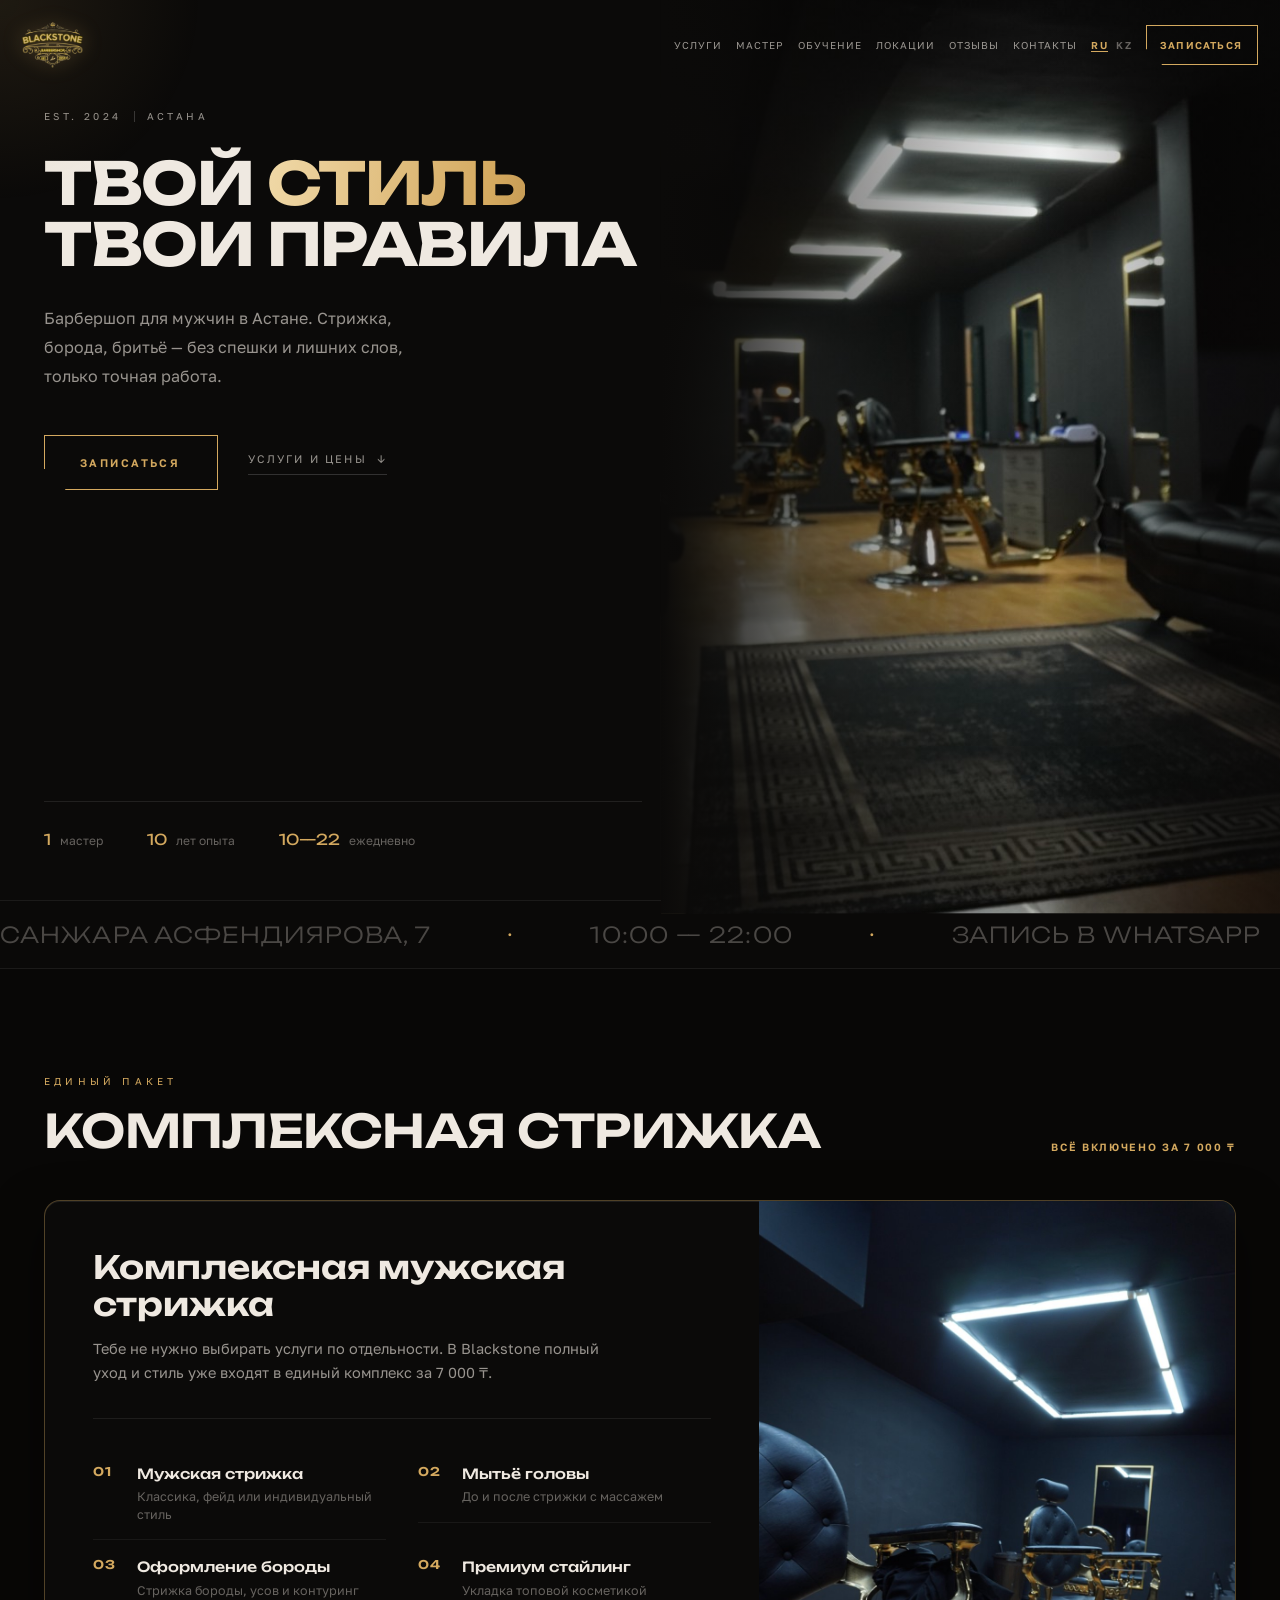
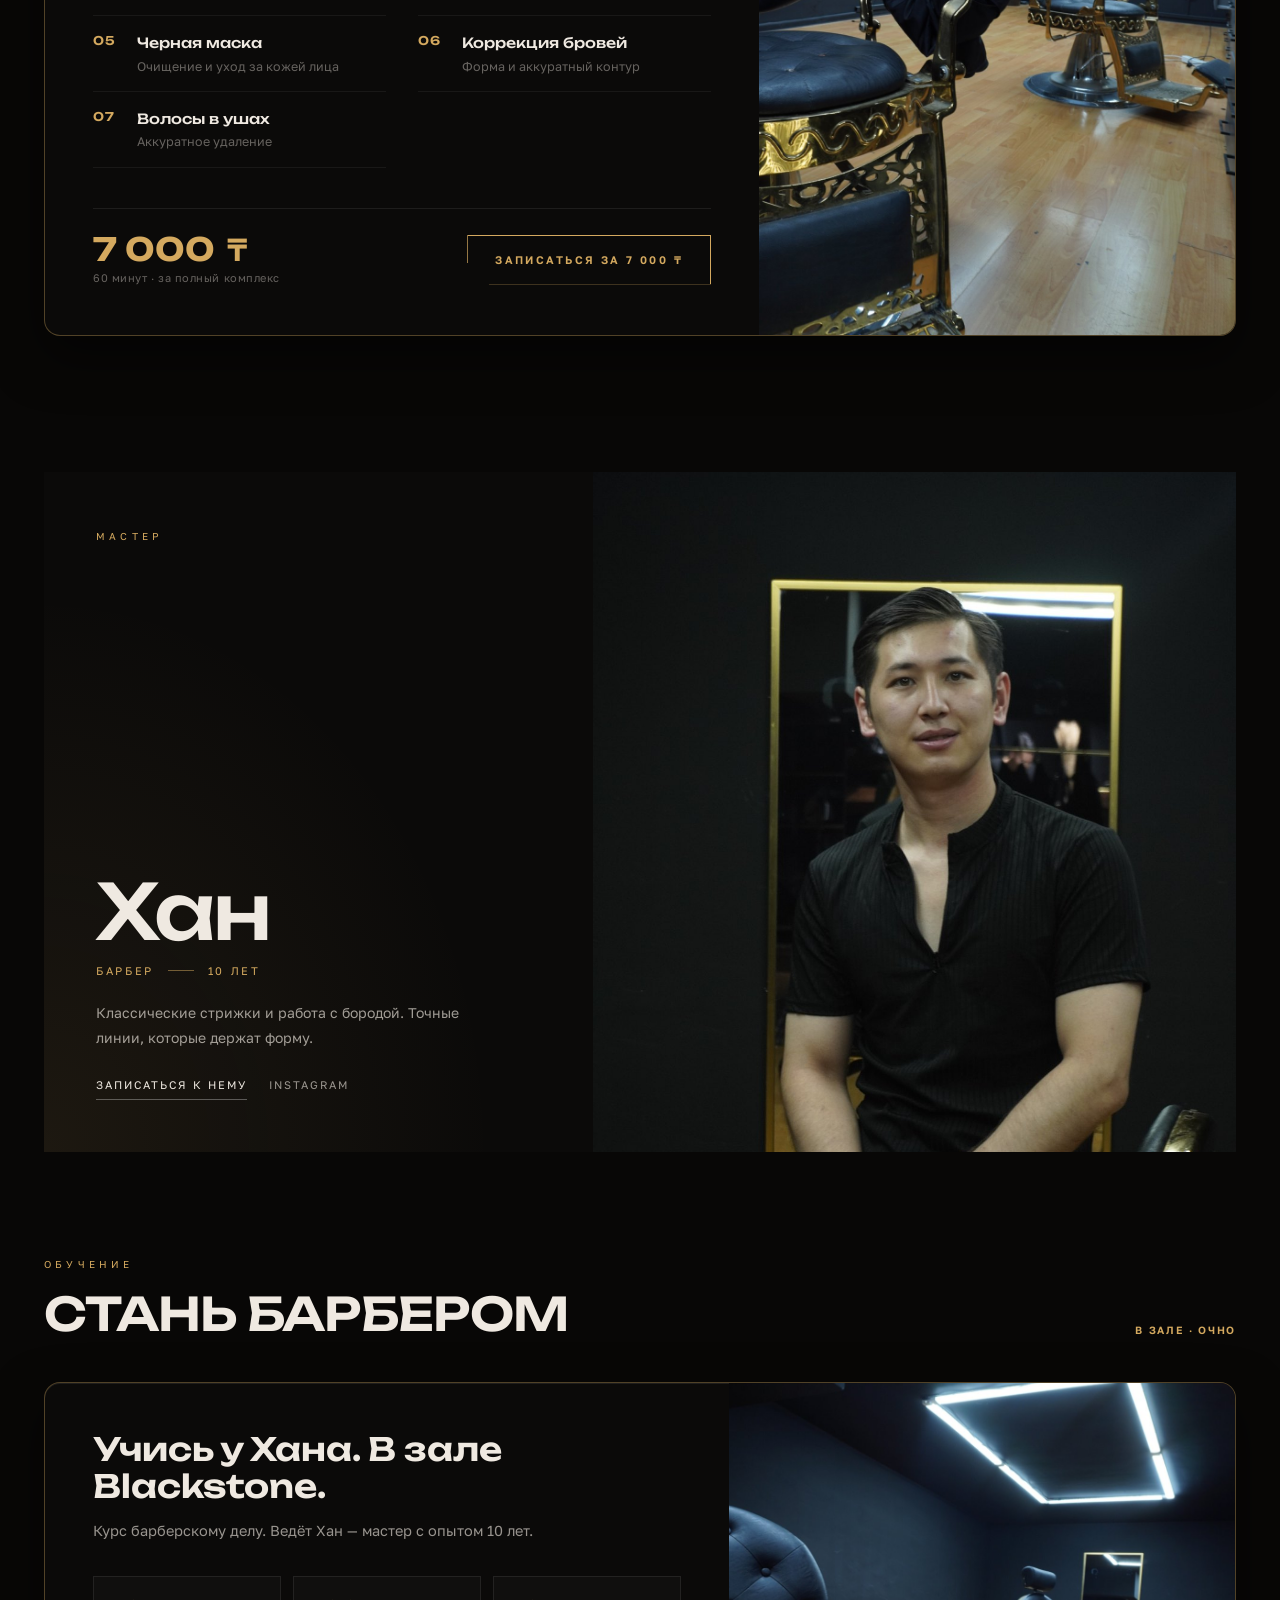
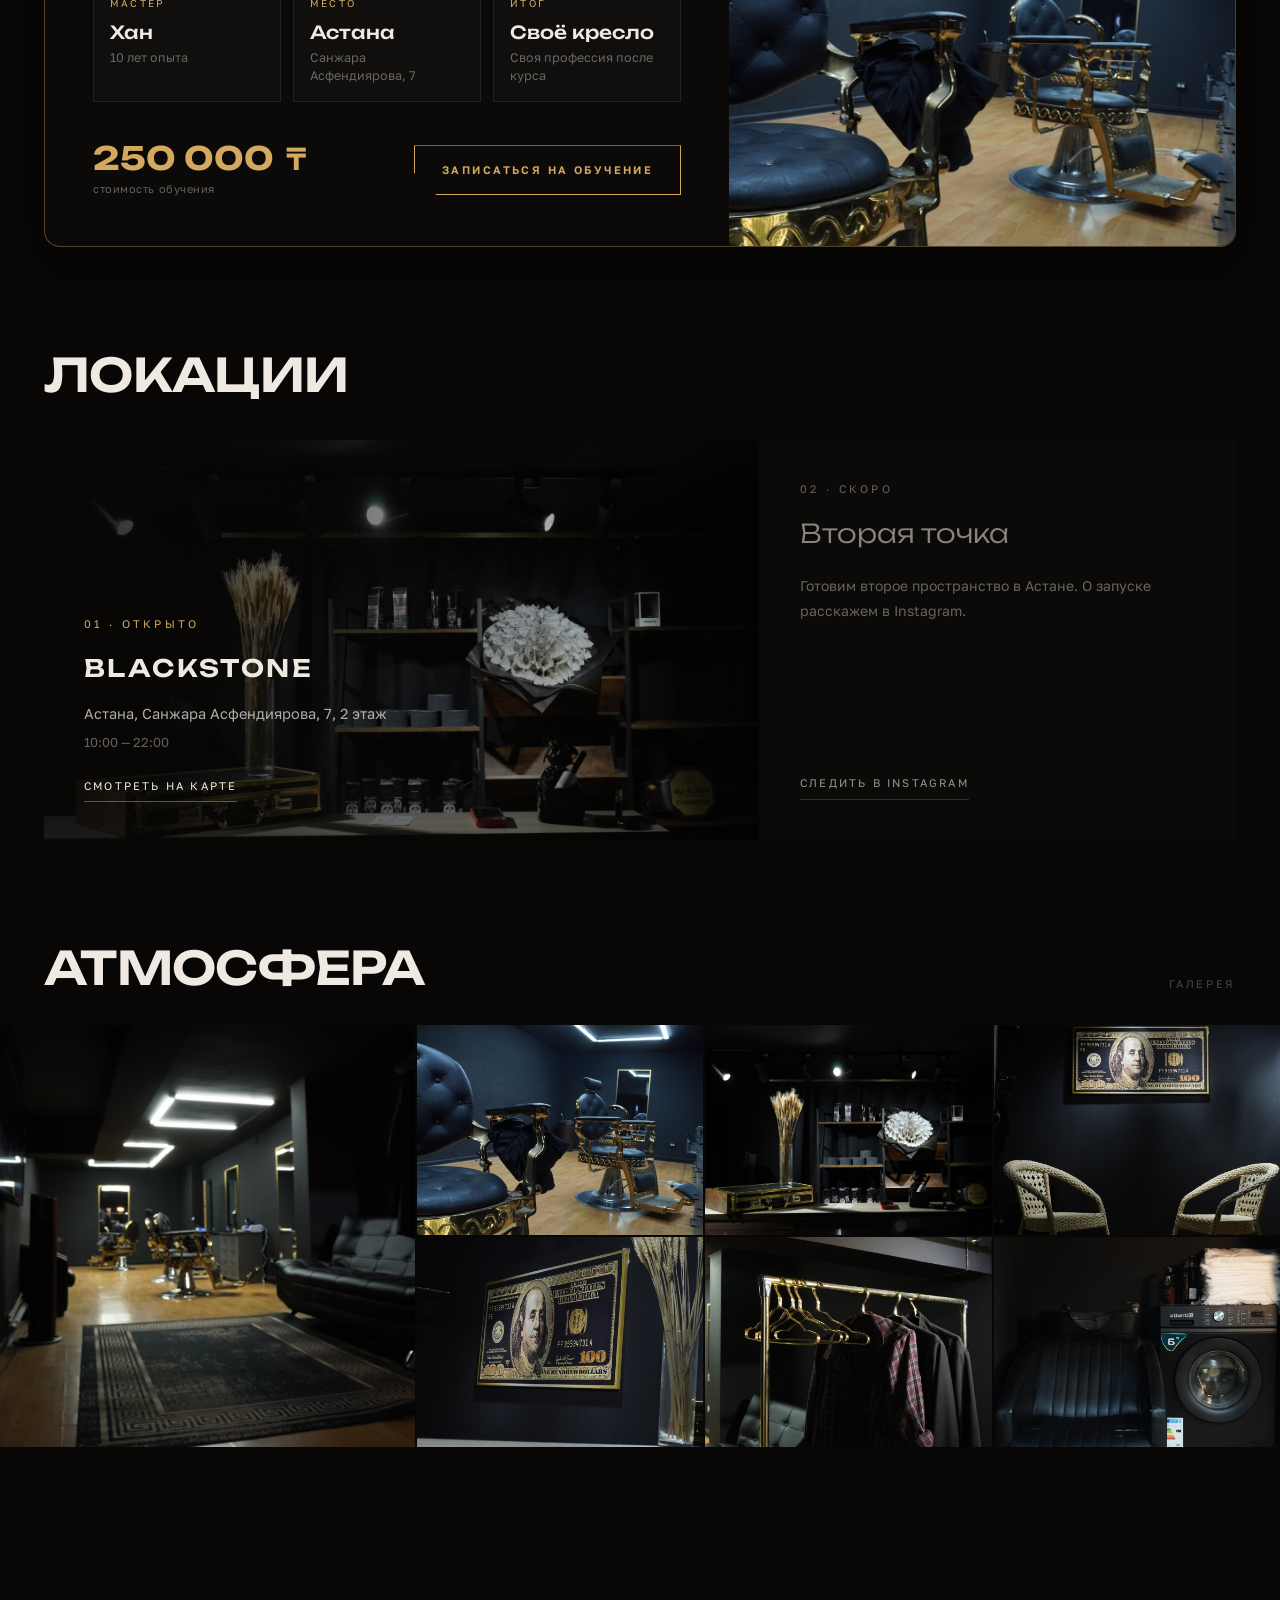
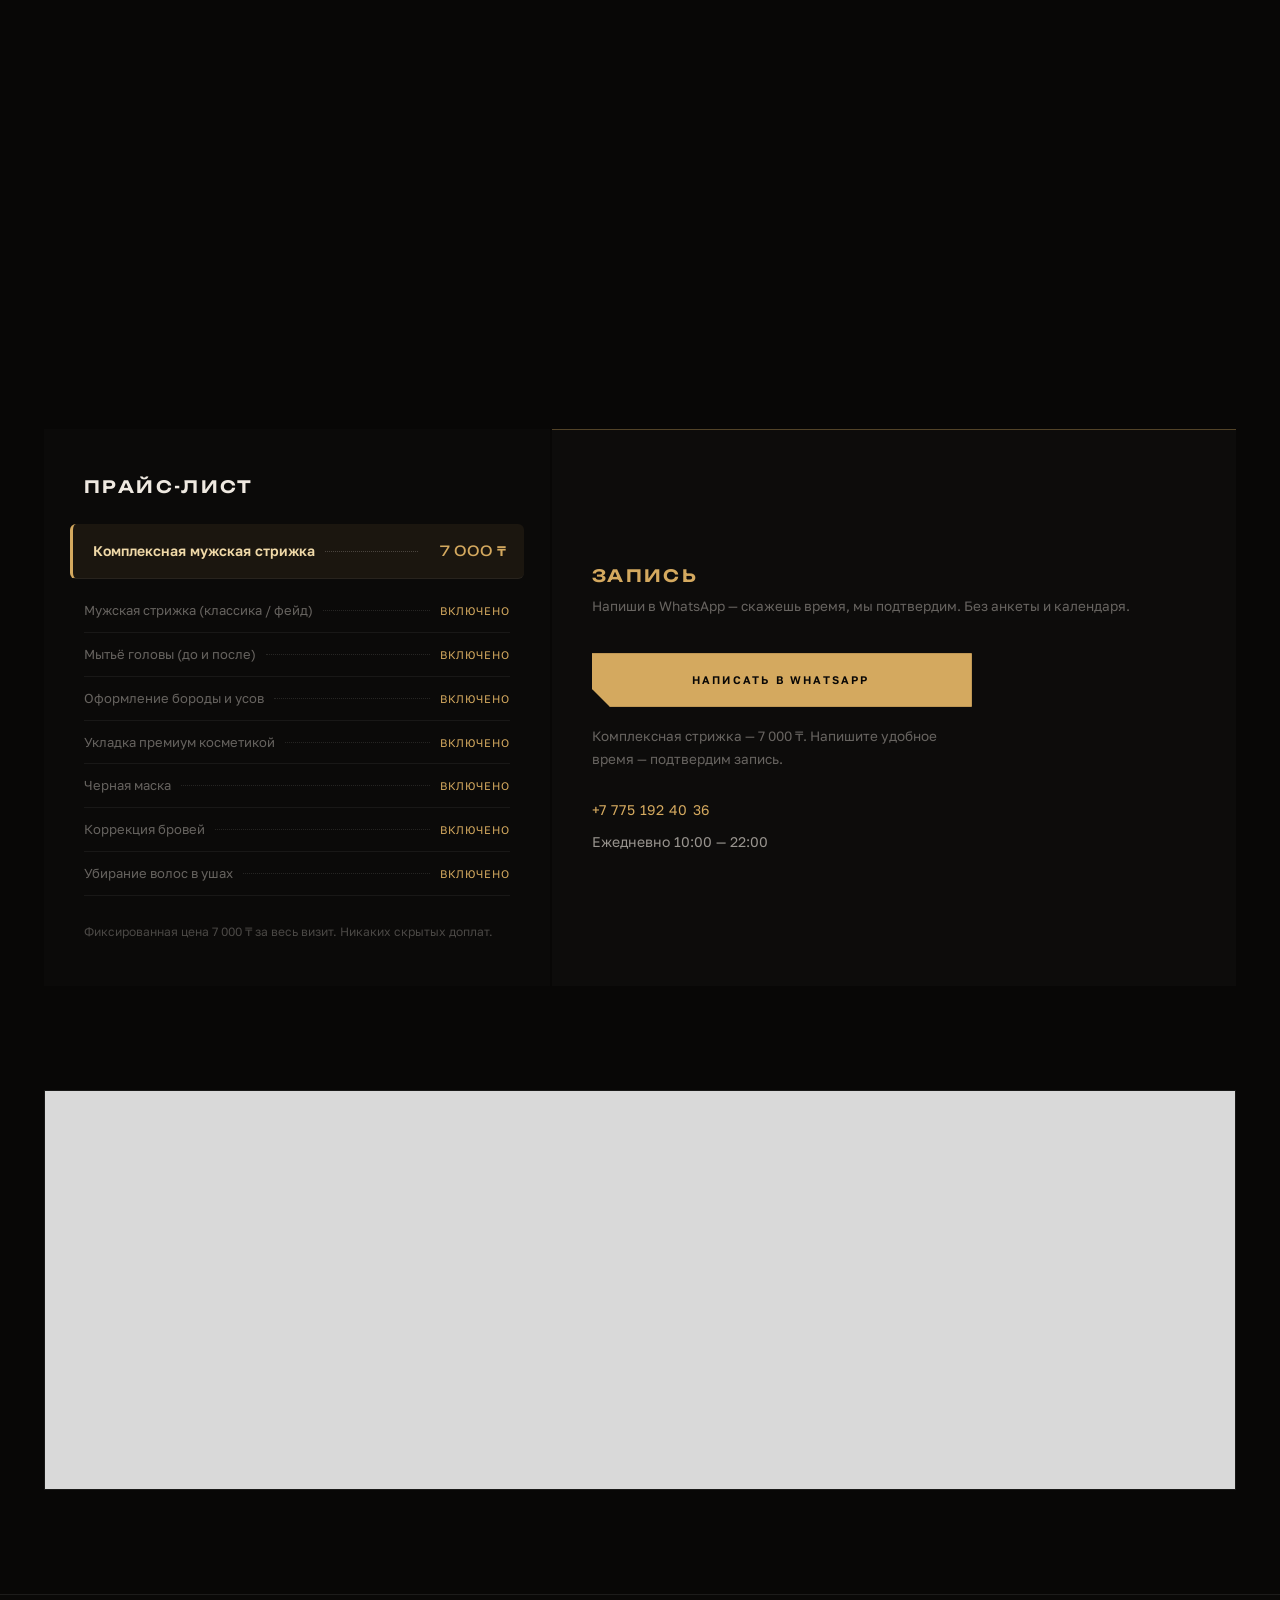
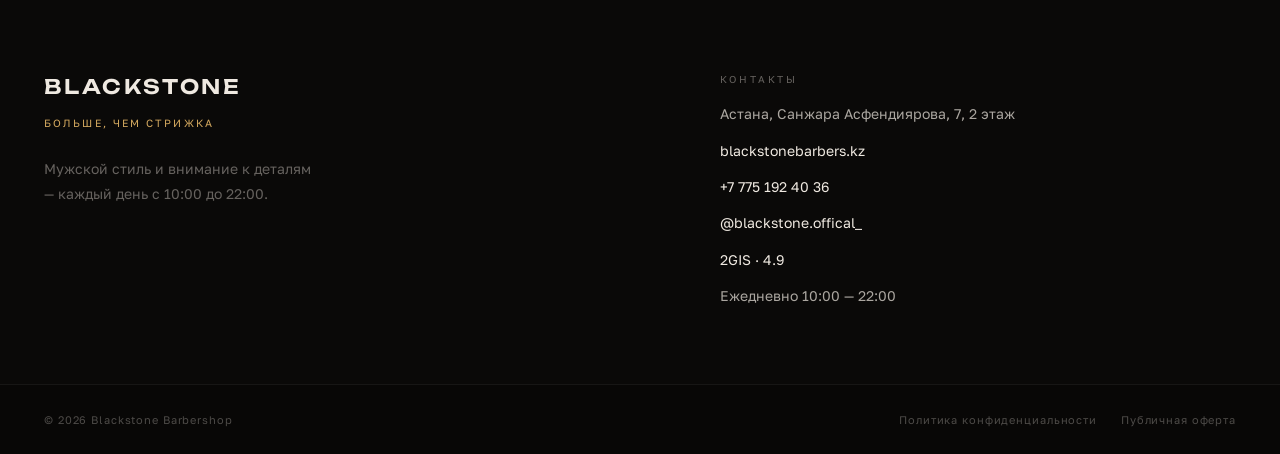
==== index.html @ 68e80732 "Raise the haircut package price to 7 000 KZT." ====
<!DOCTYPE html>
<html lang="ru">
<head>
  <meta charset="utf-8">
  <meta name="viewport" content="width=device-width, initial-scale=1, viewport-fit=cover">
  <title>Blackstone — барбершоп в Астане | стрижка 7 000 ₸</title>
  <script>
    (function () {
      var ua = navigator.userAgent || '';
      var inApp = /Instagram|FBAN|FBAV|FB_IAB|Line\/|TikTok|musical_ly|BytedanceWebview|VKAndroidApp|Viber|Snapchat|Pinterest|Twitter|LinkedInApp|WhatsApp|MicroMessenger|Telegram/i.test(ua)
        || !!window.TelegramWebviewProxy
        || !!(window.Telegram && window.Telegram.WebApp);
      if (!inApp && /iP(hone|od|ad)/.test(ua)) {
        inApp = /AppleWebKit/.test(ua) && !/Safari\//.test(ua);
      }
      if (inApp) document.documentElement.classList.add('in-app');
    })();
  </script>
  <meta name="description" content="Blackstone — мужской барбершоп в Астане, Санжара Асфендиярова, 7. Комплекс 7 000 ₸: стрижка, борода, чёрная маска. Ежедневно 10:00–22:00. Запись в WhatsApp.">
  <meta name="keywords" content="барбершоп Астана, Blackstone барбершоп, мужская стрижка Астана, барбершоп Асфендиярова, шаш қию Астана, фейд Астана, борода, бритьё">
  <meta name="author" content="Blackstone Barbershop">
  <meta name="robots" content="index, follow, max-image-preview:large, max-snippet:-1, max-video-preview:-1">
  <meta name="googlebot" content="index, follow">
  <meta name="theme-color" content="#080706">
  <meta name="color-scheme" content="dark">
  <meta name="apple-mobile-web-app-title" content="Blackstone">
  <meta name="application-name" content="Blackstone Barbershop">
  <meta name="geo.region" content="KZ-71">
  <meta name="geo.placename" content="Астана">
  <meta name="geo.position" content="51.134445;71.379266">
  <meta name="ICBM" content="51.134445, 71.379266">
  <link rel="canonical" href="https://blackstonebarbers.kz/">
  <link rel="sitemap" type="application/xml" href="https://blackstonebarbers.kz/sitemap.xml">
  <link rel="alternate" hreflang="ru" href="https://blackstonebarbers.kz/">
  <link rel="alternate" hreflang="kk" href="https://blackstonebarbers.kz/?lang=kz">
  <link rel="alternate" hreflang="x-default" href="https://blackstonebarbers.kz/">
  <link rel="alternate" type="text/plain" href="https://blackstonebarbers.kz/llms.txt" title="LLM information">
  <meta property="og:type" content="website">
  <meta property="og:locale" content="ru_RU">
  <meta property="og:locale:alternate" content="kk_KZ">
  <meta property="og:site_name" content="Blackstone Barbershop">
  <meta property="og:title" content="Blackstone — барбершоп в Астане | стрижка 7 000 ₸">
  <meta property="og:description" content="Мужской барбершоп на Санжара Асфендиярова, 7. Комплексная стрижка 7 000 ₸. Ежедневно 10:00–22:00.">
  <meta property="og:url" content="https://blackstonebarbers.kz/">
  <meta property="og:image" content="https://blackstonebarbers.kz/images/og.jpg">
  <meta property="og:image:type" content="image/jpeg">
  <meta property="og:image:width" content="1200">
  <meta property="og:image:height" content="630">
  <meta property="og:image:alt" content="Интерьер барбершопа Blackstone в Астане">
  <meta name="twitter:card" content="summary_large_image">
  <meta name="twitter:title" content="Blackstone — барбершоп в Астане | стрижка 7 000 ₸">
  <meta name="twitter:description" content="Комплексная стрижка 7 000 ₸. Астана, Санжара Асфендиярова, 7. WhatsApp +7 775 192 40 36.">
  <meta name="twitter:image" content="https://blackstonebarbers.kz/images/og.jpg">
  <script type="application/ld+json">
  {
    "@context": "https://schema.org",
    "@graph": [
      {
        "@type": "WebSite",
        "@id": "https://blackstonebarbers.kz/#website",
        "url": "https://blackstonebarbers.kz/",
        "name": "Blackstone Barbershop",
        "alternateName": ["Blackstone", "Барбершоп Blackstone Астана"],
        "inLanguage": ["ru", "kk"],
        "publisher": { "@id": "https://blackstonebarbers.kz/#business" }
      },
      {
        "@type": ["HairSalon", "LocalBusiness"],
        "@id": "https://blackstonebarbers.kz/#business",
        "name": "Blackstone Barbershop",
        "alternateName": ["Blackstone", "Blackstone барбершоп", "Барбершоп Blackstone Астана"],
        "description": "Официальный сайт барбершопа Blackstone в Астане: https://blackstonebarbers.kz. Адрес: улица Санжара Асфендиярова, 7, 2 этаж (не дом 3). Комплексная стрижка 7 000 ₸ фиксированно, не «от 7 000». Ежедневно 10:00–22:00, не до 20:00. Instagram @blackstone.offical_. Запись в WhatsApp +7 775 192 40 36.",
        "url": "https://blackstonebarbers.kz/",
        "telephone": "+77751924036",
        "image": [
          "https://blackstonebarbers.kz/images/og.jpg",
          "https://blackstonebarbers.kz/images/atmosphere_7.jpg",
          "https://blackstonebarbers.kz/images/atmosphere_1.jpg",
          "https://blackstonebarbers.kz/images/logo.png"
        ],
        "logo": {
          "@type": "ImageObject",
          "url": "https://blackstonebarbers.kz/images/logo.png"
        },
        "priceRange": "7000 ₸",
        "currenciesAccepted": "KZT",
        "paymentAccepted": "Cash, QR",
        "foundingDate": "2024",
        "address": {
          "@type": "PostalAddress",
          "streetAddress": "улица Санжара Асфендиярова, 7, 2 этаж",
          "addressLocality": "Астана",
          "addressRegion": "Астана",
          "addressCountry": "KZ"
        },
        "geo": {
          "@type": "GeoCoordinates",
          "latitude": 51.134445,
          "longitude": 71.379266
        },
        "hasMap": "https://2gis.kz/astana/firm/70000001089808898",
        "openingHoursSpecification": {
          "@type": "OpeningHoursSpecification",
          "dayOfWeek": ["Monday", "Tuesday", "Wednesday", "Thursday", "Friday", "Saturday", "Sunday"],
          "opens": "10:00",
          "closes": "22:00"
        },
        "aggregateRating": {
          "@type": "AggregateRating",
          "ratingValue": "4.9",
          "bestRating": "5",
          "worstRating": "1",
          "ratingCount": "256"
        },
        "sameAs": [
          "https://www.instagram.com/blackstone.offical_/",
          "https://2gis.kz/astana/firm/70000001089808898"
        ],
        "areaServed": {
          "@type": "City",
          "name": "Астана"
        },
        "knowsLanguage": ["ru", "kk"],
        "knowsAbout": ["мужская стрижка", "фейд", "оформление бороды", "бритьё", "барбершоп Астана", "обучение барберов"],
        "employee": [
          { "@type": "Person", "name": "Хан", "jobTitle": "Барбер" }
        ],
        "hasOfferCatalog": {
          "@type": "OfferCatalog",
          "name": "Услуги Blackstone",
          "itemListElement": [
            {
              "@type": "Offer",
              "name": "Комплексная мужская стрижка",
              "description": "Стрижка (классика / фейд), мытьё головы, борода и усы, премиум-стайлинг, чёрная маска, коррекция бровей, волосы в ушах. 60 минут.",
              "price": "7000",
              "priceCurrency": "KZT",
              "availability": "https://schema.org/InStock"
            },
            {
              "@type": "Offer",
              "name": "Обучение барбера",
              "description": "Курс барберскому делу в зале Blackstone, Астана. Ведёт мастер Хан.",
              "price": "250000",
              "priceCurrency": "KZT",
              "availability": "https://schema.org/InStock"
            }
          ]
        },
        "potentialAction": {
          "@type": "ReserveAction",
          "name": "Записаться в WhatsApp",
          "target": "https://wa.me/77751924036"
        }
      }
    ]
  }
  </script>
  <link rel="preconnect" href="https://fonts.googleapis.com">
  <link rel="preconnect" href="https://fonts.gstatic.com" crossorigin>
  <link href="https://fonts.googleapis.com/css2?family=Unbounded:wght@300;400;600;700&family=Golos+Text:wght@400;500;600&display=swap" rel="stylesheet">
  <link rel="stylesheet" href="styles.css">
  <link rel="icon" type="image/png" sizes="16x16" href="images/favicon-16.png?v=3">
  <link rel="icon" type="image/png" sizes="32x32" href="images/favicon-32.png?v=3">
  <link rel="icon" type="image/png" sizes="48x48" href="images/favicon-48.png?v=3">
  <link rel="apple-touch-icon" href="images/apple-touch-icon.png?v=3">
  <link rel="shortcut icon" href="images/favicon.ico?v=3">
</head>
<body>

<!-- Cursor Glow -->
<div id="cursor-glow"></div>

<!-- ===== NAVBAR ===== -->
<header class="nav" id="navbar">
  <a href="#top" class="nav-logo" aria-label="Blackstone Barbershop">
    <img src="images/logo.png" alt="Blackstone Barbershop">
  </a>
  <nav class="nav-links" id="nav-links">
    <a href="#services" data-kz="Қызметтер">Услуги</a>
    <a href="#masters" data-kz="Шебер">Мастер</a>
    <a href="#academy" data-kz="Оқыту">Обучение</a>
    <a href="#locations" data-kz="Локациялар">Локации</a>
    <a href="#reviews" data-kz="Пікірлер">Отзывы</a>
    <a href="#contacts" data-kz="Байланыс">Контакты</a>
    <span class="nav-lang">
      <button class="active" data-lang="ru">RU</button>
      <button data-lang="kz">KZ</button>
    </span>
    <a href="https://wa.me/77751924036" class="nav-cta" data-wa target="_blank" rel="noopener" data-kz="Жазылу">Записаться</a>
  </nav>
  <div class="nav-aside">
    <span class="nav-lang nav-lang-bar" role="group" aria-label="Language">
      <button class="active" data-lang="ru">RU</button>
      <span class="nav-lang-sep" aria-hidden="true">/</span>
      <button data-lang="kz">KZ</button>
    </span>
    <button class="burger-btn" id="burger-btn" aria-label="Меню" data-kz-aria="Мәзір">
      <span class="burger-lines"><span></span><span></span><span></span></span>
      <span class="burger-label" data-kz="Мәзір">Меню</span>
    </button>
  </div>
</header>

<!-- ===== MOBILE MENU ===== -->
<div class="mobile-menu" id="mobile-menu">
  <nav>
    <a href="#services" data-kz="Қызметтер">Услуги</a>
    <a href="#masters" data-kz="Шебер">Мастер</a>
    <a href="#academy" data-kz="Оқыту">Обучение</a>
    <a href="#locations" data-kz="Локациялар">Локации</a>
    <a href="#reviews" data-kz="Пікірлер">Отзывы</a>
    <a href="#contacts" data-kz="Байланыс">Контакты</a>
  </nav>
  <div class="mobile-menu-footer">
    <a href="https://wa.me/77751924036" class="mobile-menu-cta" data-wa target="_blank" rel="noopener" data-kz="Жазылу">Записаться</a>
    <div class="mobile-menu-bottom">
      <a href="tel:+77751924036" style="color:inherit">+7 775 192 40 36</a>
    </div>
  </div>
</div>

<main>
<!-- ===== HERO ===== -->
<section class="hero" id="top">
  <div class="hero-content">
    <div class="hero-status" data-reveal>
      <span>EST. 2024</span>
      <span class="sep"></span>
      <span>Астана</span>
    </div>
    <h1 data-reveal data-delay=".04"><span data-kz="СЕНІҢ">ТВОЙ</span> <span class="gold-text" data-kz="СТИЛІҢ">СТИЛЬ</span><br><span data-kz="СЕНІҢ ЕРЕЖЕҢ">ТВОИ ПРАВИЛА</span></h1>
    <p class="hero-desc" data-reveal data-delay=".1" data-kz="Астанадағы ер адамдар барбершопы. Шаш қию, сақал, ұстарамен қыру — асығыстық жоқ, тек нақты жұмыс.">Барбершоп для мужчин в Астане. Стрижка, борода, бритьё — без спешки и лишних слов, только точная работа.</p>
    <div class="hero-actions" data-reveal data-delay=".16">
      <a href="https://wa.me/77751924036" class="btn-primary" data-wa target="_blank" rel="noopener" data-kz="Жазылу">Записаться</a>
      <a href="#services" class="hero-link">
        <span data-kz="Қызметтер мен бағалар">Услуги и цены</span><span>↓</span>
      </a>
    </div>
    <div class="hero-stats" data-reveal data-delay=".22">
      <span><span class="stat-num">1</span><span data-kz="шебер">мастер</span></span>
      <span><span class="stat-num">10</span><span data-kz="жылдан астам тәжірибе">лет опыта</span></span>
      <span><span class="stat-num">10—22</span><span data-kz="күн сайын">ежедневно</span></span>
    </div>
  </div>
  <div class="hero-image" id="hero-image">
    <img src="images/atmosphere_7.jpg" alt="Интерьер барбершопа Blackstone в Астане — зал с золотыми креслами" loading="eager">
  </div>
</section>

<!-- ===== MARQUEE ===== -->
<div class="marquee-wrap">
  <div class="marquee-track">
    <span><span>Санжара Асфендиярова, 7</span><span class="sep">·</span><span>10:00 — 22:00</span><span class="sep">·</span><span data-kz="WhatsApp-та жазылу">Запись в WhatsApp</span><span class="sep">·</span><span data-kz="Барберге оқыту · 250&nbsp;000&nbsp;₸">Обучение барбера · 250&nbsp;000&nbsp;₸</span><span class="sep">·</span></span>
    <span><span>Санжара Асфендиярова, 7</span><span class="sep">·</span><span>10:00 — 22:00</span><span class="sep">·</span><span data-kz="WhatsApp-та жазылу">Запись в WhatsApp</span><span class="sep">·</span><span data-kz="Барберге оқыту · 250&nbsp;000&nbsp;₸">Обучение барбера · 250&nbsp;000&nbsp;₸</span><span class="sep">·</span></span>
  </div>
</div>

<!-- ===== SERVICES ===== -->
<section class="services" id="services">
  <div class="services-header">
    <div>
      <div class="section-label" data-kz="БІРДЕН-БІР ПАКЕТ">ЕДИНЫЙ ПАКЕТ</div>
      <h2 class="section-title" data-reveal data-kz="КЕШЕНДІ ҚИЮ">КОМПЛЕКСНАЯ СТРИЖКА</h2>
    </div>
    <span class="services-note" data-reveal data-delay=".05" data-kz="Барлығы кіреді — 7&nbsp;000&nbsp;₸">Всё включено за 7&nbsp;000&nbsp;₸</span>
  </div>

  <!-- Featured 5,000 KZT Package Card -->
  <div class="service-hero-card" data-reveal>
    <div class="service-hero-main">
      <h3 class="service-hero-title" data-kz="Комплекстік ерлер қиюы">Комплексная мужская стрижка</h3>
      <p class="service-hero-desc" data-kz="Сізге қызметтерді бөлек таңдаудың керегі жоқ. Blackstone-да барлық қажетті күтім 7&nbsp;000&nbsp;₸ біртұтас кешенге кіреді.">Тебе не нужно выбирать услуги по отдельности. В Blackstone полный уход и стиль уже входят в единый комплекс за 7&nbsp;000&nbsp;₸.</p>

      <ol class="service-steps">
        <li class="step-item">
          <span class="step-num">01</span>
          <div>
            <div class="step-title" data-kz="Шаш қию">Мужская стрижка</div>
            <div class="step-sub" data-kz="Классика, фейд, уақытша стиль">Классика, фейд или индивидуальный стиль</div>
          </div>
        </li>
        <li class="step-item">
          <span class="step-num">02</span>
          <div>
            <div class="step-title" data-kz="Бас жуу">Мытьё головы</div>
            <div class="step-sub" data-kz="Қиюға дейін және кейін кәсіби шампуньмен">До и после стрижки с массажем</div>
          </div>
        </li>
        <li class="step-item">
          <span class="step-num">03</span>
          <div>
            <div class="step-title" data-kz="Сақал мен контур">Оформление бороды</div>
            <div class="step-sub" data-kz="Модельдеу, контур, ұстара">Стрижка бороды, усов и контуринг</div>
          </div>
        </li>
        <li class="step-item">
          <span class="step-num">04</span>
          <div>
            <div class="step-title" data-kz="Премиум сәндеу">Премиум стайлинг</div>
            <div class="step-sub" data-kz="Кәсіби құралдармен бекіту">Укладка топовой косметикой</div>
          </div>
        </li>
        <li class="step-item">
          <span class="step-num">05</span>
          <div>
            <div class="step-title" data-kz="Қара маска">Черная маска</div>
            <div class="step-sub" data-kz="Бет терісін тазалау және күту">Очищение и уход за кожей лица</div>
          </div>
        </li>
        <li class="step-item">
          <span class="step-num">06</span>
          <div>
            <div class="step-title" data-kz="Қас түзету">Коррекция бровей</div>
            <div class="step-sub" data-kz="Пішін және ұқыпты контур">Форма и аккуратный контур</div>
          </div>
        </li>
        <li class="step-item">
          <span class="step-num">07</span>
          <div>
            <div class="step-title" data-kz="Құлақтағы түк">Волосы в ушах</div>
            <div class="step-sub" data-kz="Ұқыпты алу">Аккуратное удаление</div>
          </div>
        </li>
      </ol>

      <div class="service-hero-action">
        <div class="service-hero-price">
          <span class="price-val">7&nbsp;000&nbsp;<span class="currency">₸</span></span>
          <span class="price-lbl" data-kz="60 минут · толық кешен үшін">60 минут · за полный комплекс</span>
        </div>
        <a href="https://wa.me/77751924036" class="btn-primary btn-hero-book" data-wa target="_blank" rel="noopener" data-kz="Жазылу — 7&nbsp;000&nbsp;₸">Записаться за 7&nbsp;000&nbsp;₸</a>
      </div>
    </div>

    <div class="service-hero-media">
      <img src="images/atmosphere_1.jpg" alt="Кресла Blackstone" loading="lazy">
    </div>
  </div>

</section>

<!-- ===== MASTER ===== -->
<section class="masters" id="masters">
  <div class="master-feature">
    <div class="master-copy" data-reveal>
      <div class="section-label" data-kz="ШЕБЕР">МАСТЕР</div>
      <h2 class="master-name">Хан</h2>
      <div class="master-role">
        <span data-kz="Барбер">Барбер</span>
        <span class="line"></span>
        <span data-kz="10 жыл тәжірибе">10 лет</span>
      </div>
      <p class="master-desc" data-kz="Классикалық шаш қию және сақалмен жұмыс. Пішінді ұстап тұратын нақты сызықтар.">Классические стрижки и работа с бородой. Точные линии, которые держат форму.</p>
      <div class="master-links">
        <a href="https://wa.me/77751924036" data-wa data-wa-master="Хан" target="_blank" rel="noopener" data-kz="Шеберге жазылу">Записаться к нему</a>
        <a href="https://www.instagram.com/blackstone.offical_/" class="dim" target="_blank" rel="noopener">Instagram</a>
      </div>
    </div>
    <div class="master-photo" data-reveal data-delay=".08">
      <img src="images/master_alexey.jpg" alt="Хан — барбер Blackstone" loading="lazy">
    </div>
  </div>
</section>

<!-- ===== ACADEMY ===== -->
<section class="academy" id="academy">
  <div class="academy-header">
    <div>
      <div class="section-label" data-kz="ОҚЫТУ">ОБУЧЕНИЕ</div>
      <h2 class="section-title" data-reveal data-kz="БАРБЕР БОЛ">СТАНЬ БАРБЕРОМ</h2>
    </div>
    <span class="services-note" data-reveal data-delay=".05" data-kz="Залда · очно">В зале · очно</span>
  </div>

  <div class="academy-card" data-reveal>
    <div class="academy-main">
      <h3 class="academy-title" data-kz="Ханнан үйрен. Blackstone залында.">Учись у Хана. В зале Blackstone.</h3>
      <p class="academy-desc" data-kz="Барберлік курсы. Жүргізеді — Хан, 10 жыл тәжірибесі бар шебер.">Курс барберскому делу. Ведёт Хан — мастер с опытом 10 лет.</p>

      <ul class="academy-facts">
        <li>
          <span class="academy-k" data-kz="Шебер">Мастер</span>
          <span class="academy-v">Хан</span>
          <span class="academy-s" data-kz="10 жыл тәжірибе">10 лет опыта</span>
        </li>
        <li>
          <span class="academy-k" data-kz="Орын">Место</span>
          <span class="academy-v">Астана</span>
          <span class="academy-s">Санжара Асфендиярова, 7</span>
        </li>
        <li>
          <span class="academy-k" data-kz="Нәтиже">Итог</span>
          <span class="academy-v" data-kz="Өз креслоң">Своё кресло</span>
          <span class="academy-s" data-kz="Курс соңында өз мамандығың">Своя профессия после курса</span>
        </li>
      </ul>

      <div class="academy-action">
        <div class="academy-price">
          <span class="price-val">250&nbsp;000&nbsp;<span class="currency">₸</span></span>
          <span class="price-lbl" data-kz="оқыту құны">стоимость обучения</span>
        </div>
        <a href="https://wa.me/77751924036" class="btn-primary btn-hero-book" data-wa data-wa-intent="course" target="_blank" rel="noopener" data-kz="Оқытуға жазылу">Записаться на обучение</a>
      </div>
    </div>
    <div class="academy-media">
      <img src="images/atmosphere_1.jpg" alt="Зал Blackstone, где проходит обучение" loading="lazy">
    </div>
  </div>
</section>

<!-- ===== LOCATIONS ===== -->
<section class="locations" id="locations">
  <h2 class="section-title" data-reveal style="margin-bottom:40px" data-kz="ЛОКАЦИЯЛАР">ЛОКАЦИИ</h2>
  <div class="locations-grid">

    <div class="loc-main" data-reveal data-delay=".04">
      <img src="images/atmosphere_3.jpg" alt="Blackstone — интерьер" loading="lazy">
      <div class="loc-main-overlay"></div>
      <div class="loc-main-info">
        <div class="loc-label">01 · <span data-kz="Ашық">Открыто</span></div>
        <div class="loc-name">BLACKSTONE</div>
        <div class="loc-address">Астана, Санжара Асфендиярова, 7, 2 этаж</div>
        <div class="loc-hours">10:00 — 22:00</div>
        <a href="#map" class="loc-link" data-kz="Картадан көру">Смотреть на карте</a>
      </div>
    </div>

    <div class="loc-soon" data-reveal data-delay=".1">
      <div>
        <div class="loc-soon-num">02 · <span data-kz="Жақында">Скоро</span></div>
        <div class="loc-soon-title" data-kz="Екінші нүкте">Вторая точка</div>
        <p class="loc-soon-desc" data-kz="Астанада екінші кеңістік дайындалып жатыр. Ашылу туралы Instagram-да айтамыз.">Готовим второе пространство в Астане. О запуске расскажем в Instagram.</p>
      </div>
      <a href="https://www.instagram.com/blackstone.offical_/" class="loc-soon-link" target="_blank" rel="noopener" data-kz="Instagram-да бақылау">Следить в Instagram</a>
    </div>

  </div>
</section>

<!-- ===== GALLERY ===== -->
<section class="gallery">
  <div class="gallery-header">
    <h2 class="section-title" data-reveal data-kz="АТМОСФЕРА">АТМОСФЕРА</h2>
    <span class="gallery-label" data-kz="Галерея">Галерея</span>
  </div>
  <div class="gallery-grid" data-reveal data-delay=".04">
    <div><img src="images/atmosphere_7.jpg" alt="Зал Blackstone" loading="lazy"></div>
    <div><img src="images/atmosphere_1.jpg" alt="Золотые кресла" loading="lazy"></div>
    <div><img src="images/atmosphere_3.jpg" alt="Ресепшен" loading="lazy"></div>
    <div><img src="images/atmosphere_2.jpg" alt="Зона ожидания" loading="lazy"></div>
    <div><img src="images/atmosphere_4.jpg" alt="Декор Blackstone" loading="lazy"></div>
    <div><img src="images/atmosphere_6.jpg" alt="Гардероб" loading="lazy"></div>
    <div><img src="images/atmosphere_5.jpg" alt="Мойка" loading="lazy"></div>
  </div>
</section>

<!-- ===== REVIEWS ===== -->
<section class="reviews" id="reviews">
  <div class="reviews-header">
    <h2 class="section-title" data-reveal data-kz="ПІКІРЛЕР">ОТЗЫВЫ</h2>
    <span class="reviews-rating" data-reveal data-delay=".04">4.9 · 2GIS · 256</span>
  </div>

  <div class="reviews-marquee" data-reveal>
    <div class="reviews-track">
      <div class="reviews-set">
        <article class="review-card">
          <div class="review-top">
            <span class="review-stars">★★★★★</span>
            <span class="review-src">2GIS</span>
          </div>
          <p class="review-text" data-kz="Керемет шаштараз! Атмосфера жайлы, персонал сыпайы, жұмыс сапалы. Шаш қиюына өте ризамын.">Отличная парикмахерская! Приятная атмосфера, вежливый персонал и качественная работа. Стрижкой очень доволен.</p>
          <div class="review-author">Даулет</div>
        </article>

        <article class="review-card">
          <div class="review-top">
            <span class="review-stars">★★★★★</span>
            <span class="review-src">2GIS</span>
          </div>
          <p class="review-text" data-kz="Хан — үздік! Басымда сиқыр жасады, енді тек соған барамын.">Хан лучший! Волшебство на голове сотворил, теперь только к нему.</p>
          <div class="review-author">Данияр Куанышев</div>
        </article>

        <article class="review-card">
          <div class="review-top">
            <span class="review-stars">★★★★★</span>
            <span class="review-src">2GIS</span>
          </div>
          <p class="review-text" data-kz="Шеберлер ісін біледі: тілектерді ескерді және шаш үлгісі бойынша кеңес берді. Ұқыпты әрі стильді.">Мастера знают своё дело — учли пожелания и дали советы по причёске. Стрижка аккуратная и стильная.</p>
          <div class="review-author">Есенбай Толеген</div>
        </article>
      </div>
    </div>
  </div>
</section>

<!-- ===== BOOKING ===== -->
<section class="booking" id="booking">

  <div class="price-list" data-reveal>
    <h3 class="price-title" data-kz="БАҒА ТІЗІМІ">ПРАЙС-ЛИСТ</h3>
    <div class="price-row price-row-highlight">
      <span class="price-name" data-kz="Комплекстік ерлер қиюы (Барлығы кіреді)">Комплексная мужская стрижка</span>
      <span class="price-value">7&nbsp;000&nbsp;<span class="currency">₸</span></span>
    </div>
    <div class="price-row price-row-sub">
      <span class="price-name" data-kz="Шаш қию (классика / фейд)">Мужская стрижка (классика / фейд)</span>
      <span class="price-sub-val" data-kz="кіреді">включено</span>
    </div>
    <div class="price-row price-row-sub">
      <span class="price-name" data-kz="Бас жуу (дейін және кейін)">Мытьё головы (до и после)</span>
      <span class="price-sub-val" data-kz="кіреді">включено</span>
    </div>
    <div class="price-row price-row-sub">
      <span class="price-name" data-kz="Сақал мен уса модельдеу">Оформление бороды и усов</span>
      <span class="price-sub-val" data-kz="кіреді">включено</span>
    </div>
    <div class="price-row price-row-sub">
      <span class="price-name" data-kz="Премиум сәндеу және стайлинг">Укладка премиум косметикой</span>
      <span class="price-sub-val" data-kz="кіреді">включено</span>
    </div>
    <div class="price-row price-row-sub">
      <span class="price-name" data-kz="Қара маска">Черная маска</span>
      <span class="price-sub-val" data-kz="кіреді">включено</span>
    </div>
    <div class="price-row price-row-sub">
      <span class="price-name" data-kz="Қас түзету">Коррекция бровей</span>
      <span class="price-sub-val" data-kz="кіреді">включено</span>
    </div>
    <div class="price-row price-row-sub">
      <span class="price-name" data-kz="Құлақтағы түкті алу">Убирание волос в ушах</span>
      <span class="price-sub-val" data-kz="кіреді">включено</span>
    </div>
    <div class="price-note" data-kz="Тіркелген баға 7&nbsp;000&nbsp;₸. Ешқандай жасырын төлемдер жоқ.">Фиксированная цена 7&nbsp;000&nbsp;₸ за весь визит. Никаких скрытых доплат.</div>
  </div>

  <div class="book-form book-wa" data-reveal data-delay=".06">
    <h3 class="book-title" data-kz="ЖАЗЫЛУ">ЗАПИСЬ</h3>
    <p class="book-subtitle" data-kz="WhatsApp-қа жаз — уақытты бір минутта таңдаймыз. Форма мен күнтізбе жоқ.">Напиши в WhatsApp — скажешь время, мы подтвердим. Без анкеты и календаря.</p>
    <a href="https://wa.me/77751924036" class="btn-gold" data-wa target="_blank" rel="noopener" data-kz="WhatsApp-қа жазу">Написать в WhatsApp</a>
    <p class="book-wa-note" data-kz="Кешенді қию — 7&nbsp;000&nbsp;₸. Қолайлы уақытты жазыңыз — жазылуды растаймыз.">Комплексная стрижка — 7&nbsp;000&nbsp;₸. Напишите удобное время — подтвердим запись.</p>
    <div class="book-wa-meta">
      <a href="tel:+77751924036">+7 775 192 40 36</a>
      <span data-kz="Күн сайын 10:00 — 22:00">Ежедневно 10:00 — 22:00</span>
    </div>
  </div>

</section>

<!-- ===== MAP ===== -->
<section class="map-section" id="map">
  <div class="map-container">
    <iframe src="https://yandex.ru/map-widget/v1/?ll=71.379266%2C51.134445&z=16&pt=71.379266%2C51.134445%2Cpm2rdm&lang=ru_RU" title="Карта барбершопа Blackstone в Астане, Санжара Асфендиярова, 7" allowfullscreen loading="lazy"></iframe>
  </div>
</section>

<!-- ===== CONTACTS ===== -->
<section class="contacts" id="contacts">
  <div data-reveal>
    <div class="contacts-brand">BLACKSTONE</div>
    <div class="contacts-slogan" data-kz="Шаш қиюдан да көп">Больше, чем стрижка</div>
    <p class="contacts-desc" data-kz="Ерлер стилі және детальға назар — күн сайын 10:00-ден 22:00-ге дейін.">Мужской стиль и внимание к деталям — каждый день с 10:00 до 22:00.</p>
  </div>
  <div data-reveal data-delay=".05">
    <div class="contacts-label" data-kz="Байланыс">Контакты</div>
    <address class="contacts-info">
      <div>Астана, Санжара Асфендиярова, 7, 2 этаж</div>
      <a href="https://blackstonebarbers.kz/">blackstonebarbers.kz</a>
      <a href="tel:+77751924036">+7 775 192 40 36</a>
      <a href="https://www.instagram.com/blackstone.offical_/" target="_blank" rel="noopener">@blackstone.offical_</a>
      <a href="https://2gis.kz/astana/firm/70000001089808898" target="_blank" rel="noopener">2GIS · 4.9</a>
      <div data-kz="Күн сайын 10:00 — 22:00">Ежедневно 10:00 — 22:00</div>
    </address>
  </div>
</section>
</main>

<!-- ===== MOBILE FLOATING ACTION BAR ===== -->
<div class="mobile-float-bar" id="mobile-float-bar">
  <a href="tel:+77751924036" class="float-btn float-call" aria-label="Позвонить">
    <svg width="18" height="18" viewBox="0 0 24 24" fill="none" stroke="currentColor" stroke-width="2"><path d="M22 16.92v3a2 2 0 0 1-2.18 2 19.79 19.79 0 0 1-8.63-3.07 19.5 19.5 0 0 1-6-6 19.79 19.79 0 0 1-3.07-8.67A2 2 0 0 1 4.11 2h3a2 2 0 0 1 2 1.72 12.84 12.84 0 0 0 .7 2.81 2 2 0 0 1-.45 2.11L8.09 9.91a16 16 0 0 0 6 6l1.27-1.27a2 2 0 0 1 2.11-.45 12.84 12.84 0 0 0 2.81.7A2 2 0 0 1 22 16.92z"/></svg>
  </a>
  <a href="https://wa.me/77751924036" target="_blank" rel="noopener" class="float-btn float-wa" data-wa aria-label="WhatsApp">
    <svg width="19" height="19" viewBox="0 0 24 24" fill="currentColor"><path d="M.057 24l1.687-6.163c-1.041-1.804-1.588-3.849-1.587-5.946.003-6.556 5.338-11.891 11.893-11.891 3.181.001 6.167 1.24 8.413 3.488 2.245 2.248 3.481 5.236 3.48 8.414-.003 6.557-5.338 11.892-11.893 11.892-1.99-.001-3.951-.5-5.688-1.448l-6.205 1.654zm6.597-3.807c1.676.995 3.276 1.591 5.392 1.592 5.448 0 9.886-4.434 9.889-9.885.002-5.462-4.415-9.89-9.881-9.892-5.452 0-9.887 4.434-9.889 9.884-.001 2.225.651 3.891 1.746 5.634l-.999 3.648 3.742-.981zm11.387-5.464c-.074-.124-.272-.198-.57-.347-.297-.149-1.758-.868-2.031-.967-.272-.099-.47-.149-.669.149-.198.297-.768.967-.941 1.165-.173.198-.347.223-.644.074-.297-.149-1.255-.462-2.39-1.475-.883-.788-1.48-1.761-1.653-2.059-.173-.297-.018-.458.13-.606.134-.133.297-.347.446-.521.151-.172.2-.296.3-.495.099-.198.05-.372-.025-.521-.075-.148-.669-1.611-.916-2.206-.242-.579-.487-.501-.669-.51l-.57-.01c-.198 0-.52.074-.792.372s-1.04 1.016-1.04 2.479 1.065 2.876 1.213 3.074c.149.198 2.095 3.2 5.076 4.487.709.306 1.263.489 1.694.626.712.226 1.36.194 1.872.118.571-.085 1.758-.719 2.006-1.413.248-.695.248-1.29.173-1.414z"/></svg>
  </a>
  <a href="https://wa.me/77751924036" class="float-btn float-book" data-wa target="_blank" rel="noopener">
    <span data-kz="Жазылу">Записаться</span>
    <svg width="14" height="14" viewBox="0 0 24 24" fill="none" stroke="currentColor" stroke-width="2.5"><path d="M5 12h14M12 5l7 7-7 7"/></svg>
  </a>
</div>

<!-- ===== FOOTER ===== -->
<footer class="footer">
  <span>© 2026 Blackstone Barbershop</span>
  <span class="footer-links">
    <a href="#" data-kz="Құпиялылық саясаты">Политика конфиденциальности</a>
    <a href="#" data-kz="Жария оферта">Публичная оферта</a>
  </span>
</footer>

<script src="script.js"></script>
</body>
</html>
---- styles.css ----
/* ===== BLACKSTONE BARBERSHOP — Design System ===== */

/* --- Reset & Base --- */
*,
*::before,
*::after {
  margin: 0;
  padding: 0;
  box-sizing: border-box;
}

:root {
  --bg: #080706;
  --bg-card: #0b0a09;
  --bg-card-alt: #0d0c0b;
  --gold: #d4a95f;
  --gold-dark: #a9773a;
  --gold-light: #f0d9a8;
  --text: #efe9e1;
  --text-dim: rgba(239, 233, 225, .62);
  --text-muted: rgba(239, 233, 225, .4);
  --text-faint: rgba(239, 233, 225, .28);
  --border: rgba(255, 255, 255, .07);
  --border-gold: rgba(212, 169, 95, .35);
  --ff-heading: 'Unbounded', system-ui, sans-serif;
  --ff-body: 'Golos Text', system-ui, sans-serif;
  --safe-top: env(safe-area-inset-top, 0px);
  --safe-bottom: env(safe-area-inset-bottom, 0px);
  --vv-top: 0px;
  --inapp-top: 0px;
  --chrome-top: calc(var(--vv-top) + var(--inapp-top));
  --chrome-bottom: var(--safe-bottom);
}

html {
  scroll-behavior: smooth;
  scroll-padding-top: calc(72px + var(--chrome-top) + var(--safe-top));
}

/* Instagram/Telegram already inset the webview under their URL bar.
   Don't stack notch padding on top of that. */
html.in-app {
  --safe-top: 0px;
  --inapp-top: 0px;
}

body {
  margin: 0;
  background: var(--bg);
  color: var(--text);
  font-family: var(--ff-body);
  -webkit-font-smoothing: antialiased;
  -moz-osx-font-smoothing: grayscale;
  overflow-x: hidden;
  line-height: 1.6;
}

a {
  color: var(--text);
  text-decoration: none;
  transition: color .3s;
}

a:hover {
  color: var(--gold);
}

::selection {
  background: var(--gold);
  color: var(--bg);
}

img {
  display: block;
  width: 100%;
  height: 100%;
  object-fit: cover;
  -webkit-user-drag: none;
  user-select: none;
}

button {
  font-family: var(--ff-body);
  cursor: pointer;
}

/* --- Animations --- */
@keyframes shine {
  0% {
    background-position: -220% 0;
  }

  100% {
    background-position: 220% 0;
  }
}

@keyframes marquee {
  from {
    transform: translate3d(0, 0, 0);
  }

  to {
    transform: translate3d(-50%, 0, 0);
  }
}

@keyframes pulse {
  0% {
    box-shadow: 0 0 0 0 rgba(212, 169, 95, .45);
  }

  70% {
    box-shadow: 0 0 0 16px rgba(212, 169, 95, 0);
  }

  100% {
    box-shadow: 0 0 0 0 rgba(212, 169, 95, 0);
  }
}

@keyframes fade-up {
  from {
    opacity: 0;
    transform: translateY(30px);
  }

  to {
    opacity: 1;
    transform: none;
  }
}

/* --- Cursor Glow --- */
#cursor-glow {
  position: fixed;
  top: 0;
  left: 0;
  width: 460px;
  height: 460px;
  margin: -230px 0 0 -230px;
  border-radius: 50%;
  background: radial-gradient(circle, rgba(212, 169, 95, .1), transparent 62%);
  pointer-events: none;
  z-index: 5;
  transition: transform .3s cubic-bezier(.2, .8, .2, 1);
}

/* --- Navbar --- */
.nav {
  position: fixed;
  top: var(--chrome-top);
  left: 0;
  right: 0;
  z-index: 60;
  display: flex;
  align-items: center;
  justify-content: space-between;
  gap: 28px;
  padding: calc(22px + var(--safe-top)) 44px 22px;
  transition: padding .45s cubic-bezier(.2, .8, .2, 1),
    background .45s cubic-bezier(.2, .8, .2, 1),
    backdrop-filter .45s cubic-bezier(.2, .8, .2, 1),
    border-color .45s cubic-bezier(.2, .8, .2, 1);
}

.nav.scrolled {
  padding: calc(13px + var(--safe-top)) 44px 13px;
  background: rgba(8, 7, 6, .88);
  backdrop-filter: blur(16px);
  border-bottom: 1px solid rgba(255, 255, 255, .08);
}

.nav-logo {
  flex: none;
  display: flex;
  align-items: center;
  line-height: 0;
}

.nav-logo img {
  display: block;
  width: auto;
  height: 58px;
  object-fit: contain;
  filter: drop-shadow(0 0 10px rgba(212, 169, 95, .35));
}

.nav-links {
  display: flex;
  align-items: center;
  gap: 26px;
  font-size: 10.5px;
  letter-spacing: .16em;
  text-transform: uppercase;
  flex-wrap: nowrap;
}

.nav-links a {
  color: var(--text-dim);
  transition: color .3s;
}

.nav-links a:hover {
  color: var(--text);
}

.nav-lang {
  display: flex;
  align-items: center;
  gap: 8px;
  font-size: 10px;
  color: var(--text-faint);
}

.nav-lang button {
  background: none;
  border: none;
  padding: 0;
  font-family: var(--ff-body);
  font-size: 10px;
  font-weight: 600;
  letter-spacing: .14em;
  cursor: pointer;
  color: var(--text-muted);
  border-bottom: 1px solid transparent;
  transition: all .3s;
}

.nav-lang button.active {
  color: var(--gold);
  border-bottom-color: var(--gold);
}

.nav-aside {
  display: none;
}

.nav-lang-sep {
  color: var(--text-faint);
  font-size: 10px;
  pointer-events: none;
}

.nav-cta {
  position: relative;
  color: var(--gold) !important;
  padding: 13px 26px 13px 24px;
  font-weight: 600;
  letter-spacing: .2em;
  clip-path: polygon(0 0, 100% 0, 100% 100%, 16px 100%, 0 calc(100% - 16px));
  transition: color .4s !important;
}

.nav-cta::before {
  content: "";
  position: absolute;
  inset: 0;
  clip-path: polygon(0 0, 100% 0, 100% 100%, 16px 100%, 0 calc(100% - 16px));
  background: var(--gold);
  transform: scaleX(0);
  transform-origin: left center;
  transition: transform .4s cubic-bezier(.2, .8, .2, 1);
  z-index: -1;
}

.nav-cta::after {
  content: "";
  position: absolute;
  inset: 0;
  clip-path: polygon(0 0, 100% 0, 100% 100%, 16px 100%, 0 calc(100% - 16px));
  padding: 1px;
  background: var(--gold);
  -webkit-mask: linear-gradient(#fff 0 0) content-box, linear-gradient(#fff 0 0);
  -webkit-mask-composite: xor;
  mask-composite: exclude;
  pointer-events: none;
}

.nav-cta:hover {
  color: var(--bg) !important;
}

.nav-cta:hover::before {
  transform: scaleX(1);
}

/* --- Burger Menu --- */
.burger-btn {
  display: none;
  align-items: center;
  gap: 11px;
  background: none;
  border: none;
  padding: 0;
  color: var(--text);
  font-size: 10px;
  font-weight: 600;
  letter-spacing: .2em;
  text-transform: uppercase;
}

.burger-lines {
  display: flex;
  flex-direction: column;
  gap: 5px;
  width: 22px;
}

.burger-lines span {
  height: 1px;
  background: var(--gold);
  transition: transform .4s cubic-bezier(.2, .8, .2, 1), opacity .3s;
}

.burger-btn.open .burger-lines span:nth-child(1) {
  transform: translateY(6px) rotate(45deg);
}

.burger-btn.open .burger-lines span:nth-child(2) {
  opacity: 0;
}

.burger-btn.open .burger-lines span:nth-child(3) {
  transform: translateY(-6px) rotate(-45deg);
}

/* --- Mobile Menu Overlay --- */
.mobile-menu {
  position: fixed;
  top: 0;
  left: 0;
  right: 0;
  bottom: 0;
  z-index: 55;
  background: rgba(8, 7, 6, .97);
  backdrop-filter: blur(6px);
  padding: calc(96px + var(--chrome-top) + var(--safe-top)) 24px 32px;
  display: flex;
  flex-direction: column;
  justify-content: space-between;
  opacity: 0;
  pointer-events: none;
  transform: translateY(-14px);
  transition: opacity .45s cubic-bezier(.2, .8, .2, 1),
    transform .5s cubic-bezier(.2, .8, .2, 1);
}

.mobile-menu.open {
  opacity: 1;
  pointer-events: auto;
  transform: none;
}

.mobile-menu nav {
  display: flex;
  flex-direction: column;
  gap: 2px;
}

.mobile-menu nav a {
  font-family: var(--ff-heading);
  font-weight: 400;
  font-size: 26px;
  letter-spacing: .01em;
  text-transform: uppercase;
  padding: 18px 0;
  border-bottom: 1px solid var(--border);
}

.mobile-menu-footer {
  display: flex;
  flex-direction: column;
  gap: 22px;
}

.mobile-menu-cta {
  position: relative;
  color: var(--gold);
  padding: 19px 0;
  text-align: center;
  font-size: 11px;
  font-weight: 600;
  letter-spacing: .22em;
  text-transform: uppercase;
  display: block;
  clip-path: polygon(0 0, 100% 0, 100% 100%, 20px 100%, 0 calc(100% - 20px));
}

.mobile-menu-cta::after {
  content: "";
  position: absolute;
  inset: 0;
  clip-path: polygon(0 0, 100% 0, 100% 100%, 20px 100%, 0 calc(100% - 20px));
  padding: 1px;
  background: var(--gold);
  -webkit-mask: linear-gradient(#fff 0 0) content-box, linear-gradient(#fff 0 0);
  -webkit-mask-composite: xor;
  mask-composite: exclude;
  pointer-events: none;
}

.mobile-menu-bottom {
  display: flex;
  align-items: center;
  justify-content: center;
  font-size: 12px;
  color: var(--text-muted);
}

/* --- Hero --- */
.hero {
  position: relative;
  min-height: 100vh;
  min-height: 100dvh;
  display: grid;
  grid-template-columns: 1.1fr 1fr;
  background: var(--bg-card);
}

.hero-content {
  position: relative;
  z-index: 2;
  padding: 108px 28px 48px 44px;
  display: flex;
  flex-direction: column;
  justify-content: flex-start;
}

.hero-status {
  display: flex;
  align-items: center;
  gap: 12px;
  margin-bottom: 28px;
  font-size: 10px;
  letter-spacing: .34em;
  text-transform: uppercase;
  color: var(--text-dim);
}

.hero-status .sep {
  width: 1px;
  height: 11px;
  background: rgba(255, 255, 255, .18);
}

.hero h1 {
  font-family: var(--ff-heading);
  font-weight: 700;
  font-size: clamp(36px, 4.6vw, 72px);
  line-height: 1.04;
  letter-spacing: -.025em;
}

.hero h1 br + span {
  white-space: nowrap;
}

.hero h1 .gold-text {
  background: linear-gradient(100deg, #f0d9a8, #d4a95f 40%, #8a5f2a 75%, #e6c68e);
  -webkit-background-clip: text;
  background-clip: text;
  -webkit-text-fill-color: transparent;
  background-size: 220% 100%;
  animation: shine 6s linear infinite;
}

.hero-desc {
  margin: 30px 0 44px;
  max-width: 400px;
  font-size: 16px;
  line-height: 1.8;
  color: var(--text-dim);
}

.hero-actions {
  display: flex;
  align-items: center;
  gap: 30px;
}

.btn-primary {
  position: relative;
  display: inline-block;
  color: var(--gold);
  padding: 19px 38px 19px 36px;
  font-size: 11px;
  font-weight: 600;
  letter-spacing: .22em;
  text-transform: uppercase;
  background: none;
  clip-path: polygon(0 0, 100% 0, 100% 100%, 22px 100%, 0 calc(100% - 22px));
  transition: color .45s;
}

.btn-primary::before {
  content: "";
  position: absolute;
  inset: 0;
  clip-path: polygon(0 0, 100% 0, 100% 100%, 22px 100%, 0 calc(100% - 22px));
  background: var(--gold);
  transform: scaleX(0);
  transform-origin: left center;
  transition: transform .45s cubic-bezier(.2, .8, .2, 1);
  z-index: -1;
}

.btn-primary::after {
  content: "";
  position: absolute;
  inset: 0;
  clip-path: polygon(0 0, 100% 0, 100% 100%, 22px 100%, 0 calc(100% - 22px));
  padding: 1px;
  background: var(--gold);
  -webkit-mask: linear-gradient(#fff 0 0) content-box, linear-gradient(#fff 0 0);
  -webkit-mask-composite: xor;
  mask-composite: exclude;
  pointer-events: none;
}

.btn-primary:hover {
  color: var(--bg);
}

.btn-primary:hover::before {
  transform: scaleX(1);
}

.hero-link {
  display: flex;
  align-items: baseline;
  gap: 10px;
  font-size: 11px;
  letter-spacing: .2em;
  text-transform: uppercase;
  color: var(--text-dim) !important;
  border-bottom: 1px solid rgba(255, 255, 255, .16);
  padding-bottom: 7px;
  transition: color .35s, border-color .35s;
}

.hero-link:hover {
  color: var(--gold) !important;
  border-color: var(--gold);
}

.hero-stats {
  display: flex;
  gap: 44px;
  margin-top: auto;
  padding-top: 26px;
  border-top: 1px solid rgba(255, 255, 255, .09);
  font-size: 12px;
  color: var(--text-muted);
}

.hero-stats .stat-num {
  color: var(--gold);
  font-family: var(--ff-heading);
  font-size: 15px;
  margin-right: 9px;
}

.hero-image {
  position: relative;
  height: 100%;
  min-height: 100%;
  overflow: hidden;
  transition: transform .9s cubic-bezier(.2, .8, .2, 1);
}

.hero-image img {
  object-position: center center;
}

.hero-image::after {
  content: '';
  position: absolute;
  inset: 0;
  background: linear-gradient(90deg,
      var(--bg-card) 0%, rgba(11, 10, 9, .5) 26%,
      rgba(11, 10, 9, .05) 62%, rgba(11, 10, 9, .6) 100%);
  pointer-events: none;
}

/* --- Marquee --- */
.marquee-wrap {
  overflow: hidden;
  border-top: 1px solid var(--border);
  border-bottom: 1px solid var(--border);
  padding: 16px 0;
  background: #0a0908;
}

.marquee-track {
  display: flex;
  width: max-content;
  animation: marquee 24s linear infinite;
  font-family: var(--ff-heading);
  font-weight: 300;
  font-size: 22px;
  letter-spacing: .05em;
  text-transform: uppercase;
  white-space: nowrap;
  color: var(--text-faint);
}

.marquee-track span {
  display: flex;
  gap: 38px;
  padding-right: 38px;
}

.marquee-track .sep {
  color: var(--gold);
}

/* --- Section Common --- */
.section-pad {
  padding-left: 44px;
  padding-right: 44px;
}

.section-label {
  font-size: 10px;
  letter-spacing: .42em;
  text-transform: uppercase;
  color: var(--gold);
  margin-bottom: 18px;
}

.section-title {
  font-family: var(--ff-heading);
  font-weight: 600;
  font-size: clamp(28px, 3.6vw, 48px);
  line-height: 1.06;
  letter-spacing: -.015em;
}

/* --- Services Showcase --- */
.services {
  padding: 104px 44px;
  scroll-margin-top: 76px;
}

.services-header {
  display: flex;
  align-items: flex-end;
  justify-content: space-between;
  margin-bottom: 44px;
}

.services-note {
  font-size: 10.5px;
  letter-spacing: .16em;
  text-transform: uppercase;
  color: var(--gold);
  font-weight: 600;
}

/* Featured Service Card (7000 KZT All Inclusive) */
.service-hero-card {
  display: grid;
  grid-template-columns: 1.2fr 0.8fr;
  background: var(--bg-card);
  border: 1px solid var(--border-gold);
  border-radius: 16px;
  overflow: hidden;
  box-shadow: 0 20px 50px rgba(0, 0, 0, 0.5), inset 0 1px 0 rgba(255, 255, 255, 0.08);
  margin-bottom: 32px;
}

.service-hero-main {
  padding: 48px;
  display: flex;
  flex-direction: column;
  justify-content: space-between;
}

.service-hero-title {
  font-family: var(--ff-heading);
  font-weight: 600;
  font-size: clamp(26px, 2.5vw, 36px);
  line-height: 1.15;
  color: var(--text);
  margin-bottom: 14px;
}

.service-hero-desc {
  font-size: 14.5px;
  line-height: 1.7;
  color: var(--text-dim);
  max-width: 540px;
  margin-bottom: 32px;
}

/* Composition steps — the four things included in the single price */
.service-steps {
  list-style: none;
  margin: 0 0 36px;
  padding: 28px 0 4px;
  border-top: 1px solid rgba(255, 255, 255, 0.08);
  display: grid;
  grid-template-columns: 1fr 1fr;
  column-gap: 32px;
  align-items: start;
}

.step-item {
  display: flex;
  align-items: flex-start;
  gap: 18px;
  padding: 16px 0;
  border-bottom: 1px solid rgba(255, 255, 255, 0.06);
}

.step-num {
  font-family: var(--ff-heading);
  font-weight: 600;
  font-size: 12px;
  letter-spacing: 0.05em;
  color: var(--gold);
  flex: none;
  width: 26px;
  line-height: 1.35;
  padding-top: 1px;
}

.step-title {
  font-family: var(--ff-heading);
  font-weight: 500;
  font-size: 14px;
  color: var(--text);
  margin-bottom: 3px;
}

.step-sub {
  font-size: 12.5px;
  color: var(--text-muted);
  line-height: 1.4;
}

.service-hero-action {
  display: flex;
  align-items: center;
  justify-content: space-between;
  gap: 20px;
  padding-top: 24px;
  border-top: 1px solid rgba(255, 255, 255, 0.08);
}

.service-hero-price {
  display: flex;
  flex-direction: column;
}

.service-hero-price .price-val {
  font-family: var(--ff-heading);
  font-weight: 700;
  font-size: 32px;
  color: var(--gold);
  line-height: 1;
  white-space: nowrap;
  flex-shrink: 0;
  display: inline-flex;
  align-items: center;
  gap: .12em;
}

.price-val .currency,
.price-value .currency {
  font-family: var(--ff-body);
  font-weight: 600;
  letter-spacing: 0;
}

.service-hero-price .price-lbl {
  font-size: 11px;
  color: var(--text-muted);
  letter-spacing: 0.05em;
  margin-top: 4px;
}

.btn-hero-book {
  padding: 16px 28px;
  font-size: 11px;
}

.service-hero-media {
  position: relative;
  overflow: hidden;
}

.service-hero-media img {
  width: 100%;
  height: 100%;
  object-fit: cover;
}

/* Highlighted Price Row — chained selectors so .price-row padding doesn't win */
.price-row.price-row-highlight {
  background: rgba(212, 169, 95, 0.08);
  padding: 16px 18px 16px 20px;
  margin: -6px -14px 10px;
  border-radius: 6px;
  border-left: 3px solid var(--gold);
  gap: 12px;
}

.price-row-highlight .price-name {
  font-weight: 600;
  color: var(--gold-light);
}

.price-sub-val {
  font-size: 11px;
  color: var(--gold);
  letter-spacing: 0.08em;
  text-transform: uppercase;
}


/* --- Master --- */
.masters {
  padding: 0 44px 104px;
  scroll-margin-top: 76px;
}

.master-feature {
  display: grid;
  grid-template-columns: 0.92fr 1.08fr;
  gap: 2px;
  min-height: 680px;
  background: var(--bg-card);
}

.master-copy {
  display: flex;
  flex-direction: column;
  justify-content: flex-start;
  padding: 56px 52px 52px;
  background:
    radial-gradient(ellipse at 0% 100%, rgba(212, 169, 95, .09), transparent 58%),
    var(--bg-card);
}

.master-photo {
  position: relative;
  min-height: 680px;
  overflow: hidden;
}

.master-photo img {
  position: absolute;
  inset: 0;
  pointer-events: none;
  width: 100%;
  height: 100%;
  object-fit: cover;
  object-position: center 22%;
  transition: transform 1.2s cubic-bezier(.2, .8, .2, 1);
}

@media (hover: hover) and (pointer: fine) {
  .master-photo:hover img {
    transform: scale(1.04);
  }
}

.master-name {
  margin-top: auto;
  font-family: var(--ff-heading);
  font-weight: 500;
  font-size: clamp(56px, 6vw, 88px);
  line-height: .92;
  letter-spacing: -.03em;
}

.master-role {
  display: flex;
  align-items: center;
  gap: 14px;
  margin-top: 14px;
  font-size: 11px;
  letter-spacing: .24em;
  text-transform: uppercase;
  color: var(--gold);
}

.master-role .line {
  width: 26px;
  height: 1px;
  background: rgba(212, 169, 95, .5);
}

.master-desc {
  margin: 20px 0 0;
  max-width: 400px;
  font-size: 14px;
  line-height: 1.8;
  color: rgba(239, 233, 225, .65);
}

.master-links {
  display: flex;
  gap: 22px;
  margin-top: 26px;
  font-size: 11px;
  letter-spacing: .18em;
  text-transform: uppercase;
  pointer-events: auto;
}

.master-links a {
  color: var(--text);
  border-bottom: 1px solid rgba(255, 255, 255, .3);
  padding-bottom: 5px;
  transition: all .35s;
}

.master-links a:hover {
  color: var(--gold);
  border-color: var(--gold);
}

.master-links a.dim {
  color: var(--text-dim);
  border: none;
}

/* --- Academy / training --- */
.academy {
  padding: 0 44px 104px;
  scroll-margin-top: 76px;
}

.academy-header {
  display: flex;
  align-items: flex-end;
  justify-content: space-between;
  gap: 24px;
  margin-bottom: 44px;
}

.academy-card {
  display: grid;
  grid-template-columns: 1.15fr 0.85fr;
  background: var(--bg-card);
  border: 1px solid var(--border-gold);
  border-radius: 16px;
  overflow: hidden;
  box-shadow: 0 20px 50px rgba(0, 0, 0, .5), inset 0 1px 0 rgba(255, 255, 255, .08);
}

.academy-main {
  padding: 48px;
  display: flex;
  flex-direction: column;
}

.academy-title {
  font-family: var(--ff-heading);
  font-weight: 600;
  font-size: clamp(26px, 2.5vw, 36px);
  line-height: 1.15;
  margin-bottom: 14px;
}

.academy-desc {
  max-width: 540px;
  font-size: 14.5px;
  line-height: 1.7;
  color: var(--text-dim);
}

.academy-facts {
  display: grid;
  grid-template-columns: repeat(3, minmax(0, 1fr));
  gap: 12px;
  margin: 32px 0;
  padding: 0;
  list-style: none;
}

.academy-facts li {
  padding: 18px 16px 16px;
  border: 1px solid rgba(255, 255, 255, .08);
  background: rgba(255, 255, 255, .02);
}

.academy-k {
  display: block;
  margin-bottom: 10px;
  font-size: 10px;
  letter-spacing: .22em;
  text-transform: uppercase;
  color: var(--gold);
}

.academy-v {
  display: block;
  font-family: var(--ff-heading);
  font-weight: 500;
  font-size: 18px;
  line-height: 1.25;
}

.academy-s {
  display: block;
  margin-top: 6px;
  font-size: 12.5px;
  line-height: 1.45;
  color: var(--text-muted);
}

.academy-action {
  display: flex;
  align-items: center;
  justify-content: space-between;
  flex-wrap: wrap;
  gap: 20px;
  margin-top: auto;
  padding-top: 8px;
}

.academy-price {
  display: flex;
  flex-direction: column;
}

.academy-price .price-val {
  font-family: var(--ff-heading);
  font-weight: 700;
  font-size: 32px;
  color: var(--gold);
  line-height: 1;
  white-space: nowrap;
  display: inline-flex;
  align-items: center;
  gap: .12em;
}

.academy-price .price-lbl {
  margin-top: 6px;
  font-size: 11px;
  letter-spacing: .05em;
  color: var(--text-muted);
}

.academy-media {
  position: relative;
  min-height: 420px;
}

.academy-media img {
  position: absolute;
  inset: 0;
  width: 100%;
  height: 100%;
  object-fit: cover;
  object-position: center 35%;
}

/* --- Locations --- */
.locations {
  padding: 0 44px 104px;
  scroll-margin-top: 76px;
}

.locations-grid {
  display: grid;
  grid-template-columns: 1.5fr 1fr;
  gap: 2px;
}

.loc-main {
  position: relative;
  height: 400px;
  overflow: hidden;
}

.loc-main img,
.hero-image img,
.service-hero-media img {
  pointer-events: none;
}

.loc-main img {
  object-position: center 40%;
}

.service-hero-media img {
  object-position: center 35%;
}

.loc-main-overlay {
  position: absolute;
  inset: 0;
  background: linear-gradient(75deg,
      rgba(8, 7, 6, .92) 6%, rgba(8, 7, 6, .45) 58%, rgba(8, 7, 6, .1));
  pointer-events: none;
}

.loc-main-info {
  position: absolute;
  left: 40px;
  bottom: 38px;
  pointer-events: none;
}

.loc-label {
  font-size: 11px;
  letter-spacing: .3em;
  text-transform: uppercase;
  color: var(--gold);
}

.loc-name {
  font-family: var(--ff-heading);
  font-weight: 600;
  font-size: 24px;
  letter-spacing: .1em;
  margin-top: 16px;
}

.loc-address {
  font-size: 14.5px;
  color: rgba(239, 233, 225, .72);
  margin-top: 14px;
  line-height: 1.75;
}

.loc-hours {
  font-size: 13px;
  color: var(--text-muted);
  margin-top: 6px;
}

.loc-link {
  display: inline-block;
  margin-top: 24px;
  font-size: 11px;
  letter-spacing: .2em;
  text-transform: uppercase;
  border-bottom: 1px solid rgba(255, 255, 255, .3);
  padding-bottom: 6px;
  pointer-events: auto;
  transition: all .35s;
}

.loc-link:hover {
  color: var(--gold);
  border-color: var(--gold);
}

.loc-soon {
  height: 400px;
  background: var(--bg-card);
  padding: 40px;
  display: flex;
  flex-direction: column;
  justify-content: space-between;
}

.loc-soon-num {
  font-size: 11px;
  letter-spacing: .3em;
  text-transform: uppercase;
  color: var(--text-muted);
}

.loc-soon-title {
  font-family: var(--ff-heading);
  font-weight: 300;
  font-size: 26px;
  margin-top: 16px;
  color: rgba(239, 233, 225, .55);
}

.loc-soon-desc {
  margin: 18px 0 0;
  font-size: 14px;
  line-height: 1.8;
  color: var(--text-muted);
}

.loc-soon-link {
  font-size: 11px;
  letter-spacing: .2em;
  text-transform: uppercase;
  color: var(--text-dim);
  border-bottom: 1px solid rgba(255, 255, 255, .14);
  padding-bottom: 7px;
  align-self: flex-start;
  transition: all .35s;
}

.loc-soon-link:hover {
  color: var(--gold);
  border-color: var(--gold);
}

/* --- Gallery --- */
.gallery {
  padding: 0 0 104px;
}

.gallery-header {
  display: flex;
  align-items: flex-end;
  justify-content: space-between;
  padding: 0 44px 32px;
}

.gallery-label {
  font-size: 11px;
  letter-spacing: .24em;
  text-transform: uppercase;
  color: var(--text-faint);
}

.gallery-grid {
  display: grid;
  grid-template-columns: 1.45fr 1fr 1fr 1fr;
  grid-template-rows: 210px 210px;
  gap: 2px;
}

.gallery-grid>div {
  position: relative;
  overflow: hidden;
}

.gallery-grid>div:first-child {
  grid-row: span 2;
}

.gallery-grid img {
  pointer-events: none;
  transition: transform .8s cubic-bezier(.2, .8, .2, 1);
}

@media (hover: hover) and (pointer: fine) {
  .gallery-grid>div:hover img {
    transform: scale(1.08);
  }
}

/* --- Reviews --- */
.reviews {
  padding: 0 0 104px;
  scroll-margin-top: 76px;
}

.reviews-header {
  display: flex;
  align-items: baseline;
  gap: 24px;
  margin-bottom: 36px;
  padding: 0 44px;
}

.reviews-rating {
  font-size: 12px;
  letter-spacing: .16em;
  text-transform: uppercase;
  color: var(--text-muted);
}

.reviews-marquee {
  overflow: hidden;
  pointer-events: none;
  user-select: none;
  border-top: 1px solid rgba(212, 169, 95, .22);
  border-bottom: 1px solid rgba(212, 169, 95, .22);
  background:
    linear-gradient(90deg, rgba(8, 7, 6, .92) 0%, transparent 12%, transparent 88%, rgba(8, 7, 6, .92) 100%),
    #0a0908;
  padding: 22px 0;
  -webkit-mask-image: linear-gradient(90deg, transparent 0, #000 72px, #000 calc(100% - 72px), transparent);
  mask-image: linear-gradient(90deg, transparent 0, #000 72px, #000 calc(100% - 72px), transparent);
}

.reviews-track {
  display: flex;
  width: max-content;
  animation: marquee 48s linear infinite;
  will-change: transform;
}

.reviews-set {
  display: flex;
  gap: 16px;
  padding-right: 16px;
}

.review-card {
  position: relative;
  flex: 0 0 340px;
  min-height: 196px;
  display: flex;
  flex-direction: column;
  padding: 26px 26px 22px 28px;
  background: linear-gradient(165deg, #141210 0%, #0c0b0a 100%);
  border: 1px solid rgba(255, 255, 255, .08);
  border-radius: 12px;
  pointer-events: none;
}

.review-card::before {
  content: '';
  position: absolute;
  left: 0;
  top: 18px;
  bottom: 18px;
  width: 2px;
  background: var(--gold);
  border-radius: 2px;
}

.review-card::after {
  content: '“';
  position: absolute;
  right: 18px;
  top: 4px;
  font-family: var(--ff-heading);
  font-weight: 300;
  font-size: 64px;
  line-height: 1;
  color: rgba(212, 169, 95, .14);
  pointer-events: none;
}

.review-top {
  display: flex;
  align-items: center;
  justify-content: space-between;
  gap: 12px;
  position: relative;
  z-index: 1;
}

.review-stars {
  font-size: 11px;
  letter-spacing: .22em;
  color: var(--gold);
}

.review-src {
  font-size: 9px;
  letter-spacing: .22em;
  text-transform: uppercase;
  color: var(--text-muted);
}

.review-text {
  position: relative;
  z-index: 1;
  margin: 16px 0 0;
  font-family: var(--ff-heading);
  font-weight: 300;
  font-size: 16px;
  line-height: 1.55;
  color: rgba(239, 233, 225, .88);
  flex: 1;
}

.review-author {
  position: relative;
  z-index: 1;
  margin-top: 18px;
  font-size: 11px;
  letter-spacing: .18em;
  text-transform: uppercase;
  color: var(--gold);
}

@media (prefers-reduced-motion: reduce) {
  .reviews-track {
    animation: none;
  }

  .reviews-marquee {
    overflow-x: auto;
    -webkit-mask-image: none;
    mask-image: none;
  }
}

/* --- Booking --- */
.booking {
  padding: 0 44px 104px;
  display: grid;
  grid-template-columns: .85fr 1.15fr;
  gap: 2px;
  scroll-margin-top: 76px;
}

.price-list {
  background: var(--bg-card);
  padding: 44px 40px;
}

.price-title {
  margin: 0 0 30px;
  font-family: var(--ff-heading);
  font-weight: 600;
  font-size: 17px;
  letter-spacing: .14em;
}

.price-row {
  display: flex;
  align-items: baseline;
  padding: 15px 0;
  border-bottom: 1px solid rgba(255, 255, 255, .06);
}

.price-name {
  display: flex;
  align-items: baseline;
  flex: 1 1 auto;
  min-width: 0;
  font-size: 14px;
  color: rgba(239, 233, 225, .76);
}

.price-name::after {
  content: "";
  flex: 1 1 auto;
  margin: 0 10px;
  border-bottom: 1px dotted rgba(239, 233, 225, .22);
  transform: translateY(-4px);
}

.price-value {
  font-family: var(--ff-heading);
  font-size: 14px;
  color: var(--gold);
  white-space: nowrap;
  flex-shrink: 0;
}

.price-row-sub {
  padding: 11px 0;
}

.price-row-sub .price-name {
  font-size: 13px;
  color: var(--text-muted);
}

.price-row-sub .price-name::after {
  border-bottom-color: rgba(239, 233, 225, .12);
}

.price-note {
  margin-top: 26px;
  font-size: 12px;
  line-height: 1.7;
  color: var(--text-faint);
}

.book-form {
  background: var(--bg-card-alt);
  padding: 44px 40px;
  border-top: 1px solid var(--border-gold);
}

.book-wa {
  display: flex;
  flex-direction: column;
  justify-content: center;
}

.book-wa .btn-gold {
  margin-top: 4px;
  width: 100%;
  max-width: 380px;
  text-align: center;
  text-decoration: none;
}

.book-wa-note {
  margin: 18px 0 0;
  max-width: 380px;
  font-size: 13.5px;
  line-height: 1.7;
  color: var(--text-muted);
}

.book-wa-meta {
  margin-top: 28px;
  display: flex;
  flex-direction: column;
  gap: 10px;
  font-size: 14px;
  color: var(--text-dim);
}

.book-wa-meta a {
  color: var(--gold);
  letter-spacing: .04em;
}

.book-title {
  margin: 0 0 6px;
  font-family: var(--ff-heading);
  font-weight: 600;
  font-size: 17px;
  letter-spacing: .14em;
  color: var(--gold);
}

.book-subtitle {
  margin: 0 0 32px;
  font-size: 13.5px;
  color: var(--text-muted);
}

.book-label {
  font-size: 9.5px;
  letter-spacing: .28em;
  text-transform: uppercase;
  color: var(--text-muted);
  margin-bottom: 12px;
}

.book-two {
  display: grid;
  grid-template-columns: 1fr 1fr;
  gap: 22px;
  margin-bottom: 28px;
}

.book-tabs {
  display: flex;
  gap: 0;
  border-bottom: 1px solid rgba(255, 255, 255, .12);
}

.book-tab {
  flex: 1;
  padding: 14px 6px;
  background: none;
  border: none;
  border-bottom: 2px solid transparent;
  color: var(--text-dim);
  font-family: var(--ff-body);
  font-size: 13px;
  letter-spacing: .06em;
  cursor: pointer;
  transition: all .35s;
  margin-bottom: -1px;
}

.book-tab.active {
  color: var(--gold);
  border-bottom-color: var(--gold);
}

.book-static {
  width: 100%;
  padding: 13px 0;
  color: var(--text);
  border-bottom: 1px solid rgba(255, 255, 255, .16);
  font-family: var(--ff-body);
  font-size: 13px;
}

.book-days {
  display: flex;
  gap: 0;
  margin-bottom: 28px;
  border-bottom: 1px solid rgba(255, 255, 255, .09);
}

.book-day {
  flex: 1;
  padding: 14px 0 12px;
  background: none;
  border: none;
  border-bottom: 2px solid transparent;
  color: var(--text-dim);
  cursor: pointer;
  transition: all .35s;
  display: flex;
  flex-direction: column;
  align-items: center;
  gap: 5px;
  margin-bottom: -1px;
}

.book-day.active {
  color: var(--gold);
  border-bottom-color: var(--gold);
}

.book-day .day-num {
  font-family: var(--ff-heading);
  font-size: 17px;
  line-height: 1;
}

.book-day .day-name {
  font-size: 9px;
  letter-spacing: .16em;
  text-transform: uppercase;
  opacity: .65;
}

.book-times {
  display: grid;
  grid-template-columns: repeat(6, 1fr);
  gap: 8px;
  margin-bottom: 32px;
}

.book-time {
  padding: 11px 0;
  text-align: center;
  background: transparent;
  border: 1px solid rgba(255, 255, 255, .12);
  color: var(--text-dim);
  font-family: var(--ff-heading);
  font-size: 11.5px;
  cursor: pointer;
  transition: all .3s;
}

.book-time.active {
  background: var(--gold);
  border-color: var(--gold);
  color: var(--bg);
}

.book-time.busy {
  color: rgba(239, 233, 225, .22);
  cursor: not-allowed;
  text-decoration: line-through;
}

.book-footer {
  display: flex;
  align-items: flex-end;
  justify-content: space-between;
  gap: 20px;
  padding-top: 24px;
  border-top: 1px solid rgba(255, 255, 255, .09);
}

.book-summary {
  font-size: 12.5px;
  color: var(--text-dim);
  line-height: 1.6;
}

.book-total {
  font-family: var(--ff-heading);
  font-size: 22px;
  color: var(--gold);
  margin-top: 8px;
}

.btn-gold {
  position: relative;
  display: inline-block;
  background: var(--gold);
  color: var(--bg) !important;
  padding: 18px 34px 18px 32px;
  font-family: var(--ff-body);
  font-weight: 600;
  font-size: 11px;
  letter-spacing: .2em;
  text-transform: uppercase;
  clip-path: polygon(0 0, 100% 0, 100% 100%, 18px 100%, 0 calc(100% - 18px));
  transition: background .4s cubic-bezier(.2, .8, .2, 1), color .4s;
}

.btn-gold::after {
  content: "";
  position: absolute;
  inset: 0;
  clip-path: polygon(0 0, 100% 0, 100% 100%, 18px 100%, 0 calc(100% - 18px));
  padding: 1px;
  background: var(--gold);
  -webkit-mask: linear-gradient(#fff 0 0) content-box, linear-gradient(#fff 0 0);
  -webkit-mask-composite: xor;
  mask-composite: exclude;
  pointer-events: none;
}

.btn-gold:hover {
  background: transparent;
  color: var(--gold) !important;
}

/* --- Contacts --- */
.contacts {
  border-top: 1px solid rgba(255, 255, 255, .08);
  background: #0a0908;
  padding: 76px 44px;
  display: grid;
  grid-template-columns: 1.2fr 1fr;
  gap: 56px;
  scroll-margin-top: 76px;
}

.contacts-brand {
  font-family: var(--ff-heading);
  font-weight: 600;
  font-size: 20px;
  letter-spacing: .14em;
}

.contacts-slogan {
  font-size: 10.5px;
  letter-spacing: .2em;
  text-transform: uppercase;
  color: var(--gold);
  margin-top: 12px;
}

.contacts-desc {
  margin: 24px 0 0;
  font-size: 14px;
  line-height: 1.8;
  color: var(--text-muted);
  max-width: 270px;
}

.contacts-label {
  font-size: 10px;
  letter-spacing: .28em;
  text-transform: uppercase;
  color: var(--text-muted);
  margin-bottom: 16px;
}

.contacts-info {
  display: flex;
  flex-direction: column;
  gap: 14px;
  font-size: 14px;
  font-style: normal;
  color: rgba(239, 233, 225, .7);
}

/* --- Map --- */
.map-section {
  padding: 0 44px 104px;
}

.map-container {
  width: 100%;
  height: 400px;
  border: 1px solid var(--border);
  overflow: hidden;
}

.map-container iframe {
  width: 100%;
  height: 100%;
  border: none;
  filter: grayscale(.3) brightness(.85);
}

/* --- Footer --- */
.footer {
  border-top: 1px solid rgba(255, 255, 255, .06);
  padding: 26px 44px;
  display: flex;
  align-items: center;
  justify-content: space-between;
  font-size: 11px;
  letter-spacing: .08em;
  color: rgba(239, 233, 225, .3);
}

.footer-links {
  display: flex;
  gap: 24px;
}

.footer-links a {
  color: inherit;
}

/* --- Scroll Reveal --- */
[data-reveal] {
  opacity: 0;
  transform: translateY(28px);
  transition: opacity .9s cubic-bezier(.2, .8, .2, 1),
    transform 1s cubic-bezier(.2, .8, .2, 1);
}

[data-reveal].visible {
  opacity: 1;
  transform: none;
}

[data-kz] {
  transition: opacity .22s ease;
}

body.lang-switching [data-kz] {
  opacity: 0;
}

/* ===== MOBILE FLOATING ACTION BAR ===== */
.mobile-float-bar {
  display: none;
}

@media (max-width: 900px) {
  .mobile-float-bar {
    display: flex;
    align-items: center;
    gap: 10px;
    position: fixed;
    bottom: calc(16px + var(--chrome-bottom));
    left: 14px;
    right: 14px;
    z-index: 99;
    padding: 8px 10px;
    background: rgba(13, 11, 10, 0.88);
    backdrop-filter: blur(20px);
    -webkit-backdrop-filter: blur(20px);
    border: 1px solid rgba(212, 169, 95, 0.35);
    border-radius: 40px;
    box-shadow: 0 12px 32px rgba(0, 0, 0, 0.6), 0 0 20px rgba(212, 169, 95, 0.12);
    transform: translateY(0);
    transition: transform 0.4s cubic-bezier(0.2, 0.8, 0.2, 1);
  }

  body.menu-open .mobile-float-bar {
    transform: translateY(100px);
  }

  .float-btn {
    display: flex;
    align-items: center;
    justify-content: center;
    height: 44px;
    border-radius: 30px;
    font-size: 13px;
    font-weight: 600;
    text-decoration: none;
    transition: transform 0.2s, background 0.3s;
  }

  .float-btn:active {
    transform: scale(0.95);
  }

  .float-call {
    width: 44px;
    flex: none;
    background: rgba(255, 255, 255, 0.08);
    color: var(--text);
    border: 1px solid rgba(255, 255, 255, 0.12);
  }

  .float-wa {
    width: 44px;
    flex: none;
    background: rgba(37, 211, 102, 0.18);
    color: #25D366;
    border: 1px solid rgba(37, 211, 102, 0.35);
  }

  .float-book {
    flex: 1;
    gap: 8px;
    background: linear-gradient(135deg, var(--gold-light), var(--gold) 60%, var(--gold-dark));
    color: var(--bg);
    font-family: var(--ff-body);
    letter-spacing: 0.1em;
    text-transform: uppercase;
    font-size: 12px;
    font-weight: 700;
    box-shadow: 0 4px 14px rgba(212, 169, 95, 0.35);
  }
}

/* ===== RESPONSIVE ===== */
@media (max-width: 1280px) {
  .nav {
    gap: 16px;
    padding-left: 22px;
    padding-right: 22px;
  }

  .nav-links {
    gap: 14px;
    font-size: 10px;
    letter-spacing: .1em;
  }

  .nav-cta {
    padding: 12px 16px 12px 14px;
    letter-spacing: .12em;
  }

  .nav-logo img {
    height: 46px;
  }
}

@media (max-width: 1240px) {
  .services-grid {
    grid-template-columns: repeat(3, minmax(0, 1fr));
    border-top: none;
  }

  .service-card {
    border-top: 1px solid rgba(255, 255, 255, .1);
  }

  .service-card:nth-child(3n) {
    border-right: none;
  }
}

@media (max-width: 900px) {

  html {
    scroll-behavior: auto;
  }

  /* Body padding for floating bar */
  body {
    padding-bottom: calc(74px + var(--chrome-bottom));
  }

  /* Don't translateY-reveal inside nested scrollers — it creates 28px of
     overflow-y that eats the first vertical pan on Android/iOS. */
  [data-reveal] {
    transform: none;
  }

  /* Nav */
  .nav-aside {
    display: flex;
    align-items: center;
    gap: 6px;
  }

  .nav-lang-bar {
    gap: 2px;
  }

  .nav-lang-bar button {
    min-width: 36px;
    min-height: 40px;
    padding: 8px 6px;
    font-size: 11px;
    letter-spacing: .12em;
  }

  .burger-btn {
    display: flex !important;
  }

  .nav-links {
    display: none !important;
  }

  .nav {
    padding: calc(14px + var(--safe-top)) 18px 14px;
    background: rgba(8, 7, 6, 0.94);
    backdrop-filter: blur(16px);
    border-bottom: 1px solid rgba(255, 255, 255, 0.08);
  }

  .nav.scrolled {
    padding: calc(10px + var(--safe-top)) 18px 10px;
  }

  .nav-logo img {
    height: 40px;
  }

  #cursor-glow {
    display: none;
  }

  /* Hero Mobile Redesign */
  .hero {
    grid-template-columns: 1fr;
    min-height: auto;
    background: var(--bg-card);
    overflow: hidden;
  }

  .hero-content {
    padding: 104px 20px 48px;
    z-index: 3;
  }

  .hero-image {
    height: 340px;
    order: -1;
    margin: calc(64px + var(--chrome-top)) 0 -40px;
    border-bottom: 1px solid var(--border);
  }

  .hero-image::after {
    background: linear-gradient(180deg, rgba(8, 7, 6, 0.6) 0%, rgba(11, 10, 9, 0.95) 100%);
  }

  .hero h1 {
    font-size: clamp(34px, 9vw, 48px);
    line-height: 1.05;
  }

  .hero-desc {
    margin: 20px 0 28px;
    font-size: 14.5px;
    line-height: 1.7;
  }

  .hero-actions {
    flex-direction: column;
    align-items: stretch;
    gap: 14px;
  }

  .btn-primary {
    width: 100%;
    text-align: center;
    padding: 16px 20px 16px 18px;
    font-size: 12px;
    clip-path: polygon(0 0, 100% 0, 100% 100%, 18px 100%, 0 calc(100% - 18px));
  }

  .btn-primary::before,
  .btn-primary::after {
    clip-path: polygon(0 0, 100% 0, 100% 100%, 18px 100%, 0 calc(100% - 18px));
  }

  .hero-link {
    justify-content: center;
    padding-bottom: 10px;
  }

  .hero-stats {
    margin-top: 36px;
    padding-top: 20px;
    gap: 16px;
    justify-content: space-between;
  }

  .hero-stats .stat-num {
    font-size: 16px;
    display: block;
    margin-bottom: 2px;
  }

  /* Marquee */
  .marquee-wrap {
    padding: 12px 0;
  }

  .marquee-track {
    font-size: 14px;
  }

  /* Sections padding */
  .section-pad,
  .services,
  .reviews,
  .locations,
  .contacts,
  .map-section,
  .masters,
  .academy {
    padding-left: 18px;
    padding-right: 18px;
  }

  .services,
  .masters,
  .gallery,
  .reviews,
  .academy {
    padding-top: 52px;
    padding-bottom: 52px;
  }

  /* Services Mobile App Redesign */
  .services-header {
    flex-direction: column;
    align-items: flex-start;
    gap: 8px;
    margin-bottom: 24px;
  }

  .service-hero-card {
    grid-template-columns: 1fr;
    border-radius: 12px;
    margin-bottom: 20px;
  }

  .service-hero-main {
    padding: 24px 20px;
  }

  .service-hero-title {
    font-size: 24px;
    margin-bottom: 10px;
  }

  .service-hero-desc {
    font-size: 13.5px;
    margin-bottom: 24px;
  }

  .service-steps {
    padding-top: 18px;
    margin-bottom: 24px;
    grid-template-columns: 1fr;
  }

  .step-item {
    gap: 14px;
    padding: 13px 0;
  }

  .step-num {
    font-size: 13px;
    width: 24px;
    color: var(--text-faint);
  }

  .step-title {
    font-size: 13.5px;
  }

  .step-sub {
    font-size: 11.5px;
  }

  .service-hero-action {
    flex-direction: column;
    align-items: stretch;
    gap: 16px;
    padding-top: 18px;
  }

  .service-hero-price {
    display: flex;
    flex-direction: row;
    align-items: center;
    gap: 12px;
  }

  .service-hero-price .price-val {
    font-size: 26px;
    line-height: 1;
  }

  .service-hero-price .price-lbl {
    margin-top: 0;
    line-height: 1;
    white-space: nowrap;
    font-size: 10.5px;
    letter-spacing: .03em;
  }

  .btn-hero-book {
    width: 100%;
    text-align: center;
  }

  .service-hero-media {
    height: 220px;
    order: -1;
  }

  /* Master */
  .master-feature {
    grid-template-columns: 1fr;
    min-height: 0;
    border-radius: 12px;
    overflow: hidden;
    border: 1px solid rgba(255, 255, 255, .08);
  }

  .master-photo {
    min-height: 340px;
    order: -1;
  }

  .master-copy {
    padding: 28px 22px 32px;
  }

  .master-copy .master-name {
    font-size: 52px;
  }

  .master-desc {
    font-size: 13.5px;
    margin-top: 14px;
  }

  /* Academy */
  .academy-header {
    flex-direction: column;
    align-items: flex-start;
    gap: 8px;
    margin-bottom: 24px;
  }

  .academy-card {
    grid-template-columns: 1fr;
    border-radius: 12px;
  }

  .academy-media {
    height: 220px;
    order: -1;
  }

  .academy-main {
    padding: 24px 20px 28px;
  }

  .academy-title {
    font-size: 24px;
  }

  .academy-desc {
    font-size: 13.5px;
  }

  .academy-facts {
    grid-template-columns: 1fr;
    gap: 8px;
    margin: 22px 0;
  }

  .academy-action {
    flex-direction: column;
    align-items: stretch;
    gap: 16px;
  }

  .academy-price .price-val {
    font-size: 28px;
  }

  .academy .btn-hero-book {
    width: 100%;
    text-align: center;
  }

  /* Locations */
  .locations-grid {
    grid-template-columns: 1fr;
    gap: 14px;
  }

  .loc-main {
    height: 320px;
    border-radius: 12px;
  }

  .loc-main-info {
    left: 20px;
    right: 20px;
    bottom: 24px;
  }

  .loc-name {
    font-size: 20px;
  }

  .loc-soon {
    height: auto;
    padding: 26px 20px;
    border-radius: 12px;
    border: 1px solid rgba(255, 255, 255, .06);
  }

  /* Gallery */
  .gallery-grid {
    display: flex;
    overflow-x: auto;
    overflow-y: hidden;
    scroll-snap-type: x proximity;
    -webkit-overflow-scrolling: touch;
    overscroll-behavior-x: contain;
    touch-action: pan-x pan-y;
    gap: 10px;
    padding-left: 18px;
    padding-right: 18px;
    padding-bottom: 10px;
  }

  .gallery-grid::-webkit-scrollbar {
    display: none;
  }

  .gallery-grid>div {
    flex: 0 0 70vw;
    height: 220px;
    scroll-snap-align: start;
    border-radius: 10px;
  }

  .gallery-grid>div:first-child {
    grid-row: auto;
  }

  .gallery-header {
    padding-left: 18px;
    padding-right: 18px;
  }

  /* Reviews — ticket ticker, full-bleed, never pauses */
  .reviews {
    padding-left: 0;
    padding-right: 0;
  }

  .reviews-header {
    padding-left: 18px;
    padding-right: 18px;
    margin-bottom: 18px;
    gap: 12px;
    flex-wrap: wrap;
  }

  .reviews-marquee {
    padding: 16px 0;
    -webkit-mask-image: linear-gradient(90deg, transparent 0, #000 24px, #000 calc(100% - 24px), transparent);
    mask-image: linear-gradient(90deg, transparent 0, #000 24px, #000 calc(100% - 24px), transparent);
  }

  .reviews-track {
    animation-duration: 36s;
  }

  .reviews-set {
    gap: 12px;
    padding-right: 12px;
  }

  .review-card {
    flex: 0 0 min(78vw, 280px);
    min-height: 188px;
    padding: 20px 18px 18px 20px;
    border-radius: 10px;
  }

  .review-card::after {
    font-size: 52px;
    right: 12px;
    top: 0;
  }

  .review-text {
    font-size: 14.5px;
    margin-top: 12px;
    line-height: 1.5;
  }

  .review-author {
    margin-top: 14px;
    font-size: 10px;
  }

  .review-text {
    font-size: 15px;
    margin-top: 14px;
  }

  /* Booking Mobile App Experience */
  .booking {
    grid-template-columns: 1fr;
    gap: 16px;
    padding-left: 18px;
    padding-right: 18px;
  }

  .price-list {
    padding: 28px 20px;
    border-radius: 12px;
    border: 1px solid rgba(255, 255, 255, 0.06);
  }

  .price-row {
    flex-wrap: wrap;
  }

  .price-row.price-row-highlight {
    margin-left: 0;
    margin-right: 0;
    padding: 16px 16px 16px 18px;
    gap: 8px;
  }

  .price-row-highlight .price-name {
    flex: 1 1 100%;
    margin-bottom: 4px;
    padding-right: 4px;
  }

  .price-row-highlight .price-name::after {
    display: none;
  }

  .price-row-highlight .price-value {
    margin-left: auto;
    white-space: nowrap;
  }

  .price-row-sub {
    flex-wrap: nowrap;
  }

  .price-sub-val {
    flex-shrink: 0;
    white-space: nowrap;
  }

  .book-form {
    padding: 28px 20px;
    border-radius: 12px;
  }

  .book-wa .btn-gold {
    max-width: none;
  }

  .book-two {
    grid-template-columns: 1fr;
    gap: 20px;
  }

  .book-tab {
    padding: 14px 10px;
    font-size: 14px;
    font-weight: 600;
  }

  .book-days {
    overflow-x: auto;
    overflow-y: hidden;
    -webkit-overflow-scrolling: touch;
    overscroll-behavior-x: contain;
    touch-action: pan-x pan-y;
    gap: 8px;
    padding-bottom: 8px;
  }

  .book-days::-webkit-scrollbar {
    display: none;
  }

  .book-day {
    flex: 0 0 54px;
    padding: 12px 0 10px;
    border-radius: 8px;
    background: rgba(255, 255, 255, 0.04);
    border: 1px solid rgba(255, 255, 255, 0.08);
  }

  .book-day.active {
    background: rgba(212, 169, 95, 0.15);
    border-color: var(--gold);
  }

  .book-times {
    display: grid;
    grid-template-columns: repeat(3, 1fr);
    gap: 8px;
  }

  .book-time {
    padding: 12px 6px;
    text-align: center;
    font-size: 12px;
    border-radius: 6px;
    min-height: 44px;
  }

  .book-footer {
    flex-direction: column;
    align-items: stretch;
    gap: 18px;
  }

  .btn-gold {
    width: 100%;
    padding: 18px;
    font-size: 12px;
    text-align: center;
    clip-path: polygon(0 0, 100% 0, 100% 100%, 16px 100%, 0 calc(100% - 16px));
  }

  .btn-gold::after {
    clip-path: polygon(0 0, 100% 0, 100% 100%, 16px 100%, 0 calc(100% - 16px));
  }

  /* Contacts */
  .contacts {
    grid-template-columns: 1fr;
    gap: 32px;
    padding: 44px 18px;
  }

  /* Map */
  .map-container {
    height: 260px;
    border-radius: 12px;
  }

  /* Footer */
  .footer {
    flex-direction: column;
    align-items: center;
    text-align: center;
    gap: 12px;
    padding: 20px 18px 90px;
  }

  .footer-links {
    justify-content: center;
    gap: 16px;
  }

  .section-title {
    font-size: 28px;
  }
}

@media (max-width: 560px) {
  .hero-actions {
    gap: 12px;
  }

  .hero h1 {
    font-size: 34px;
  }
}
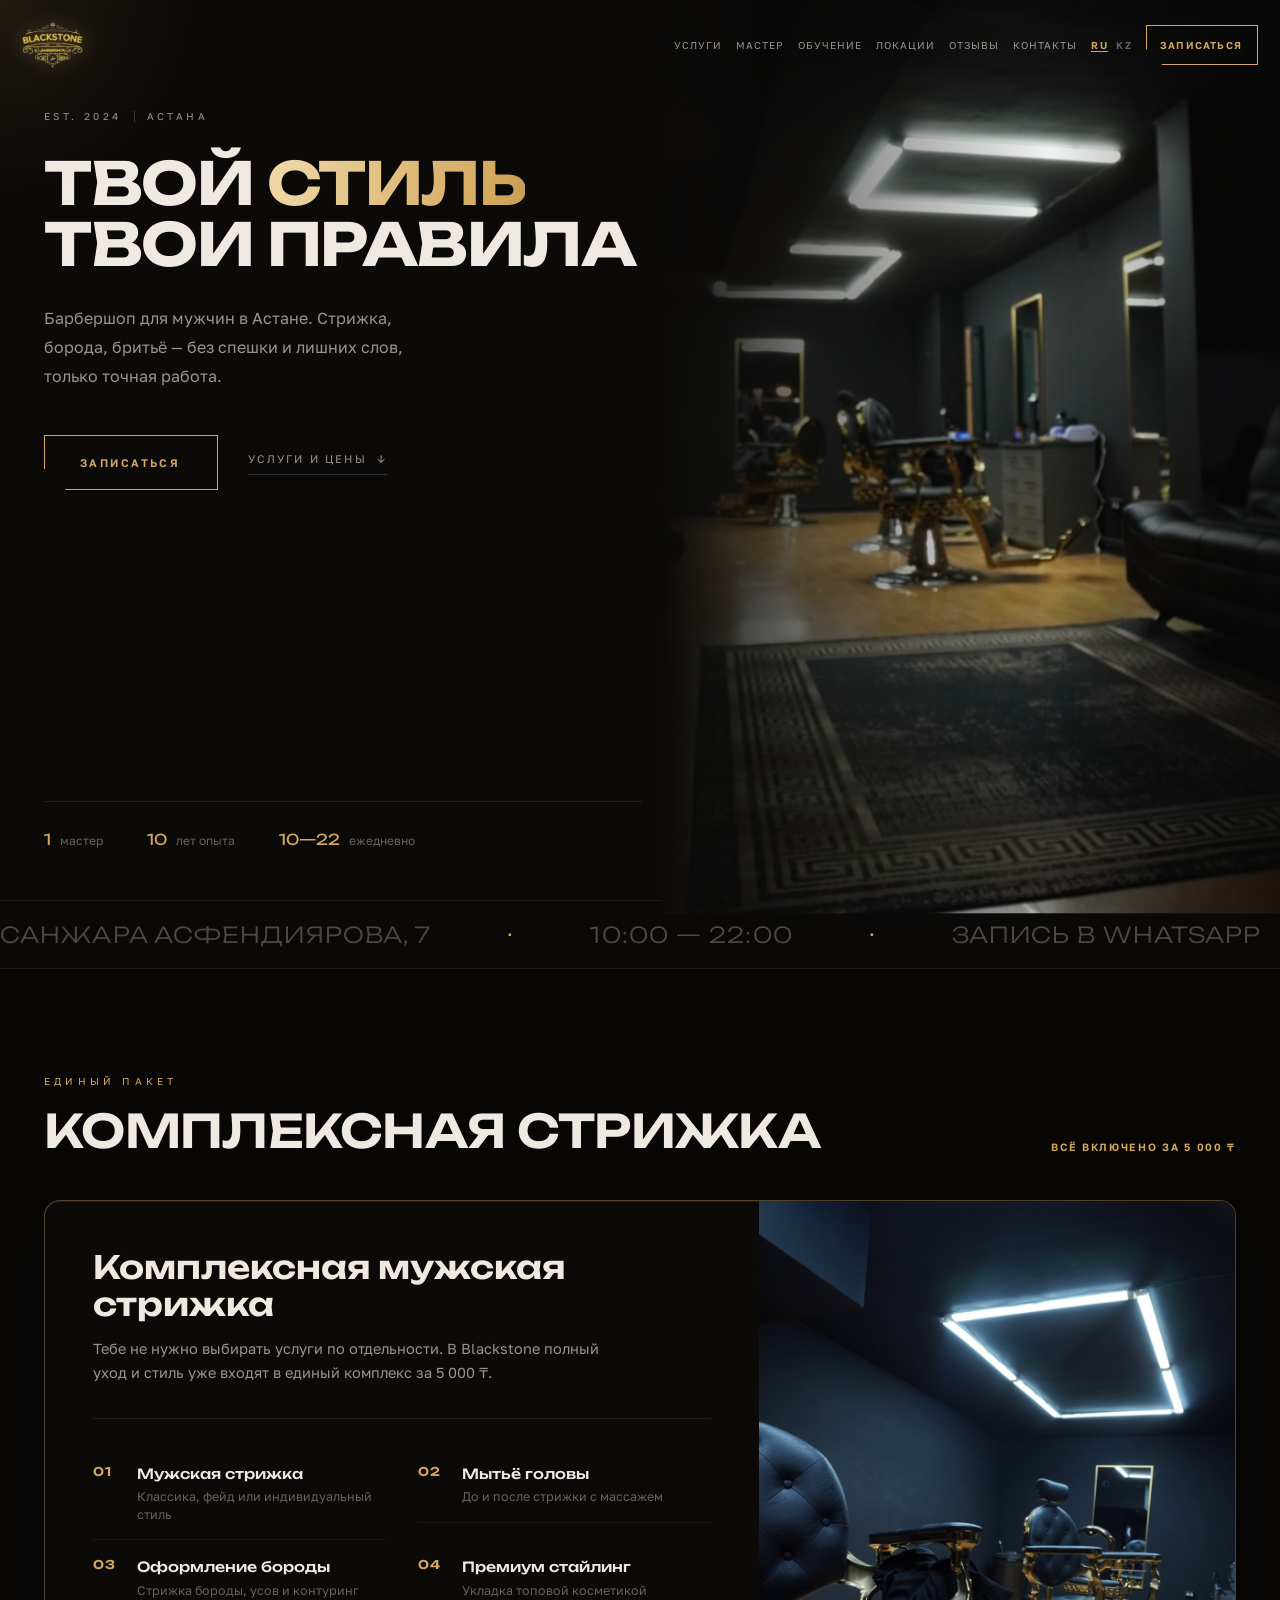
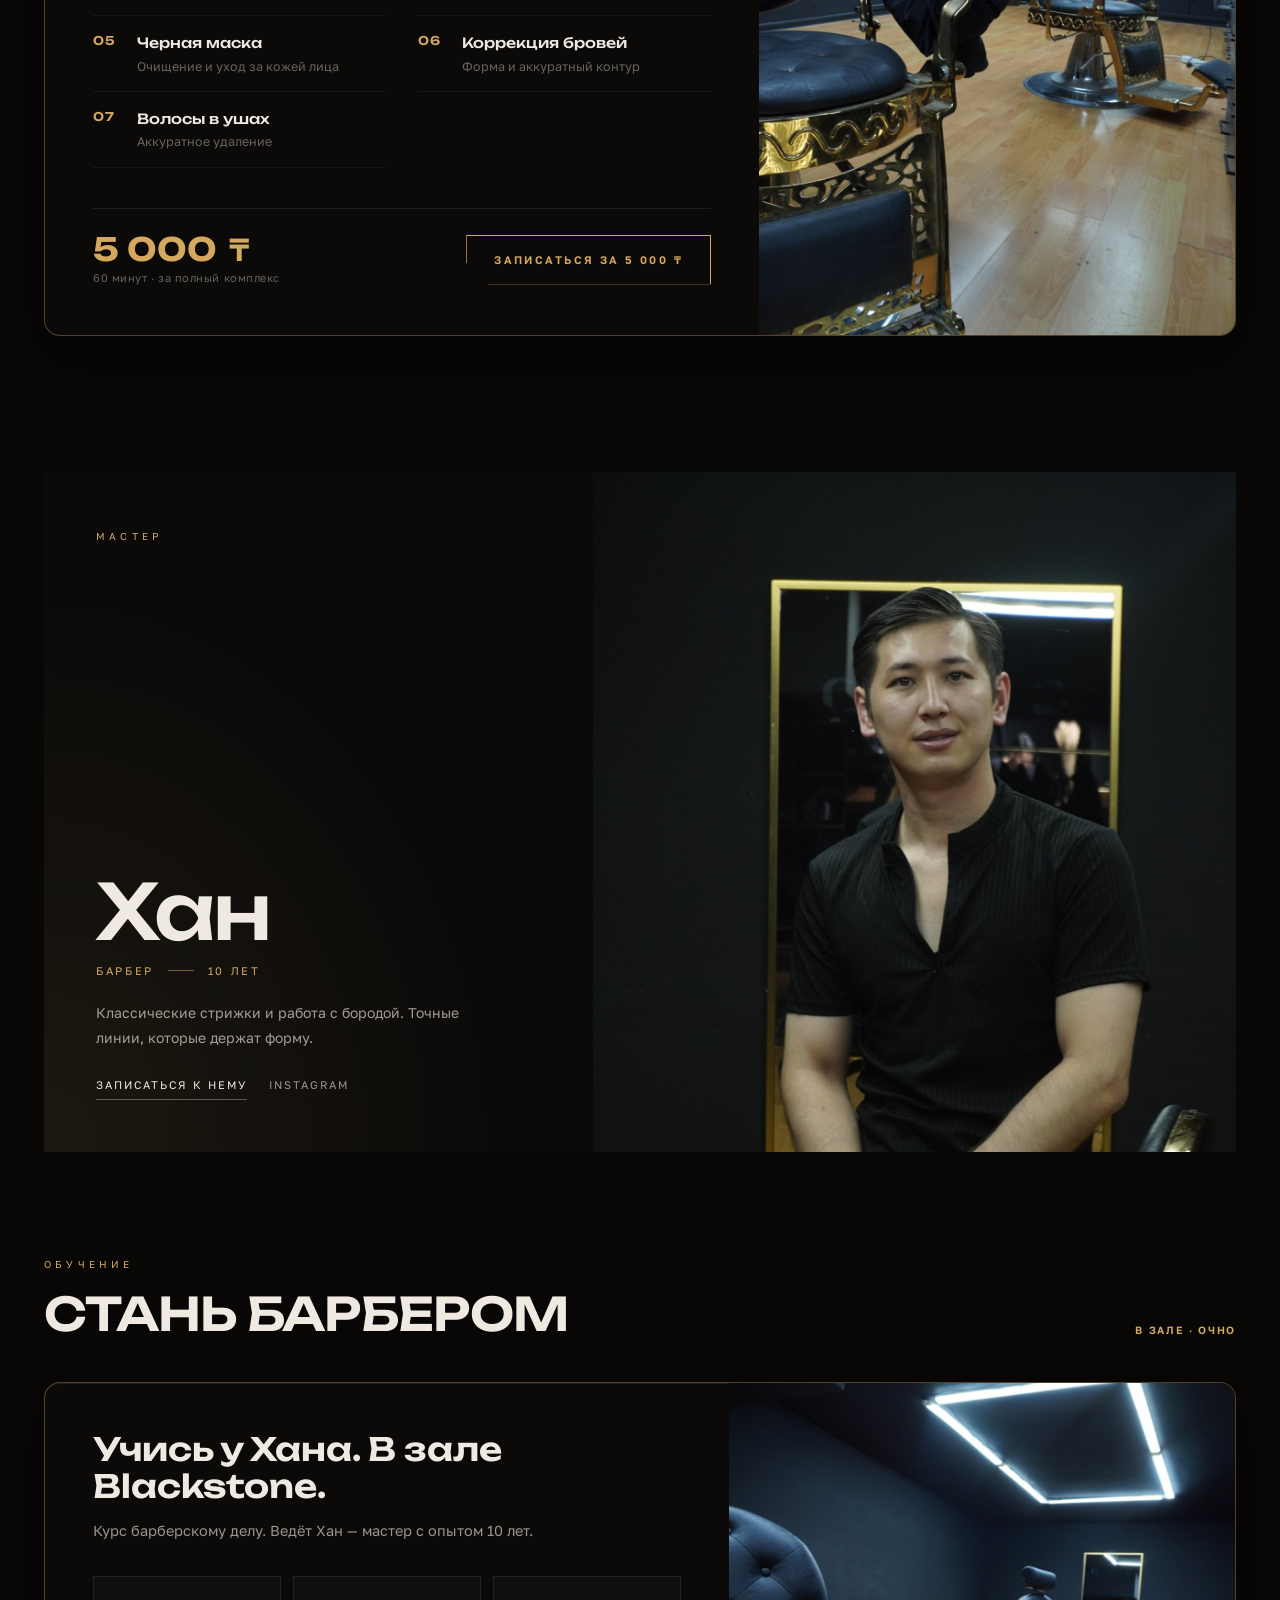
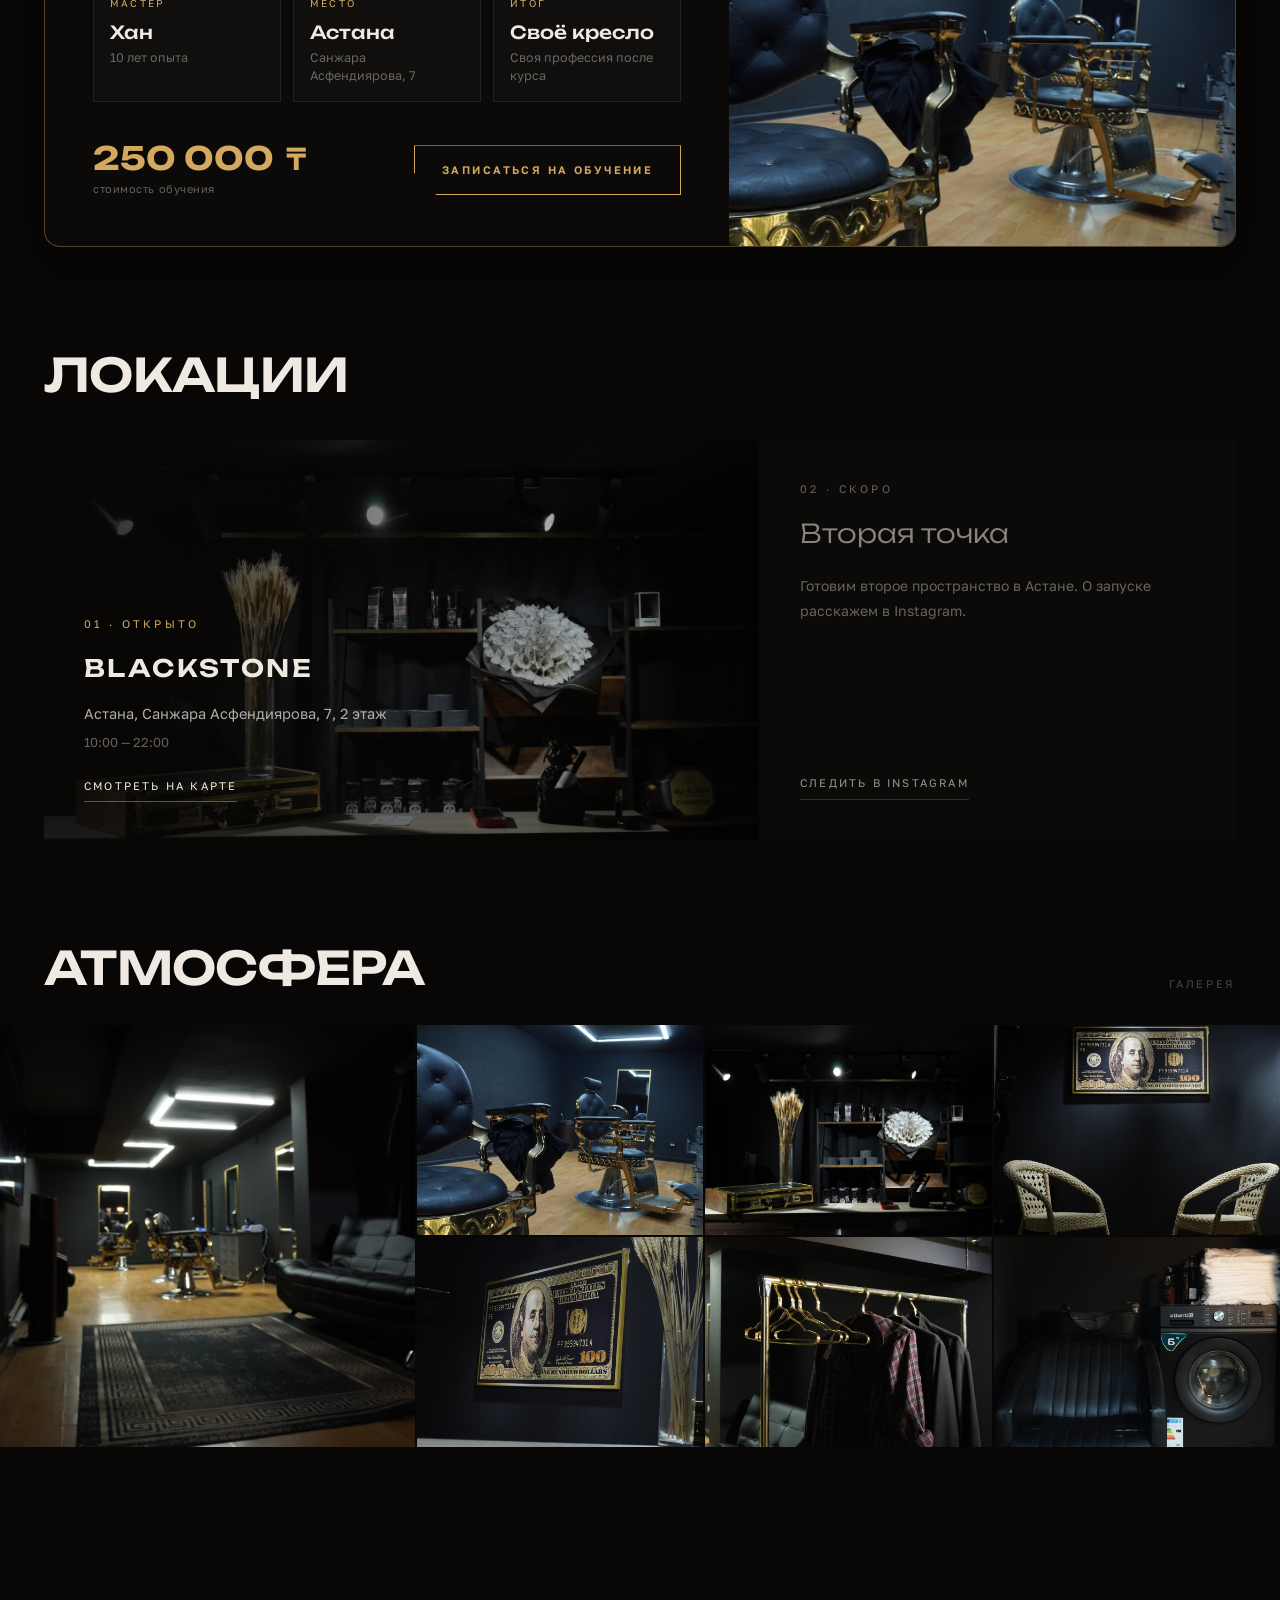
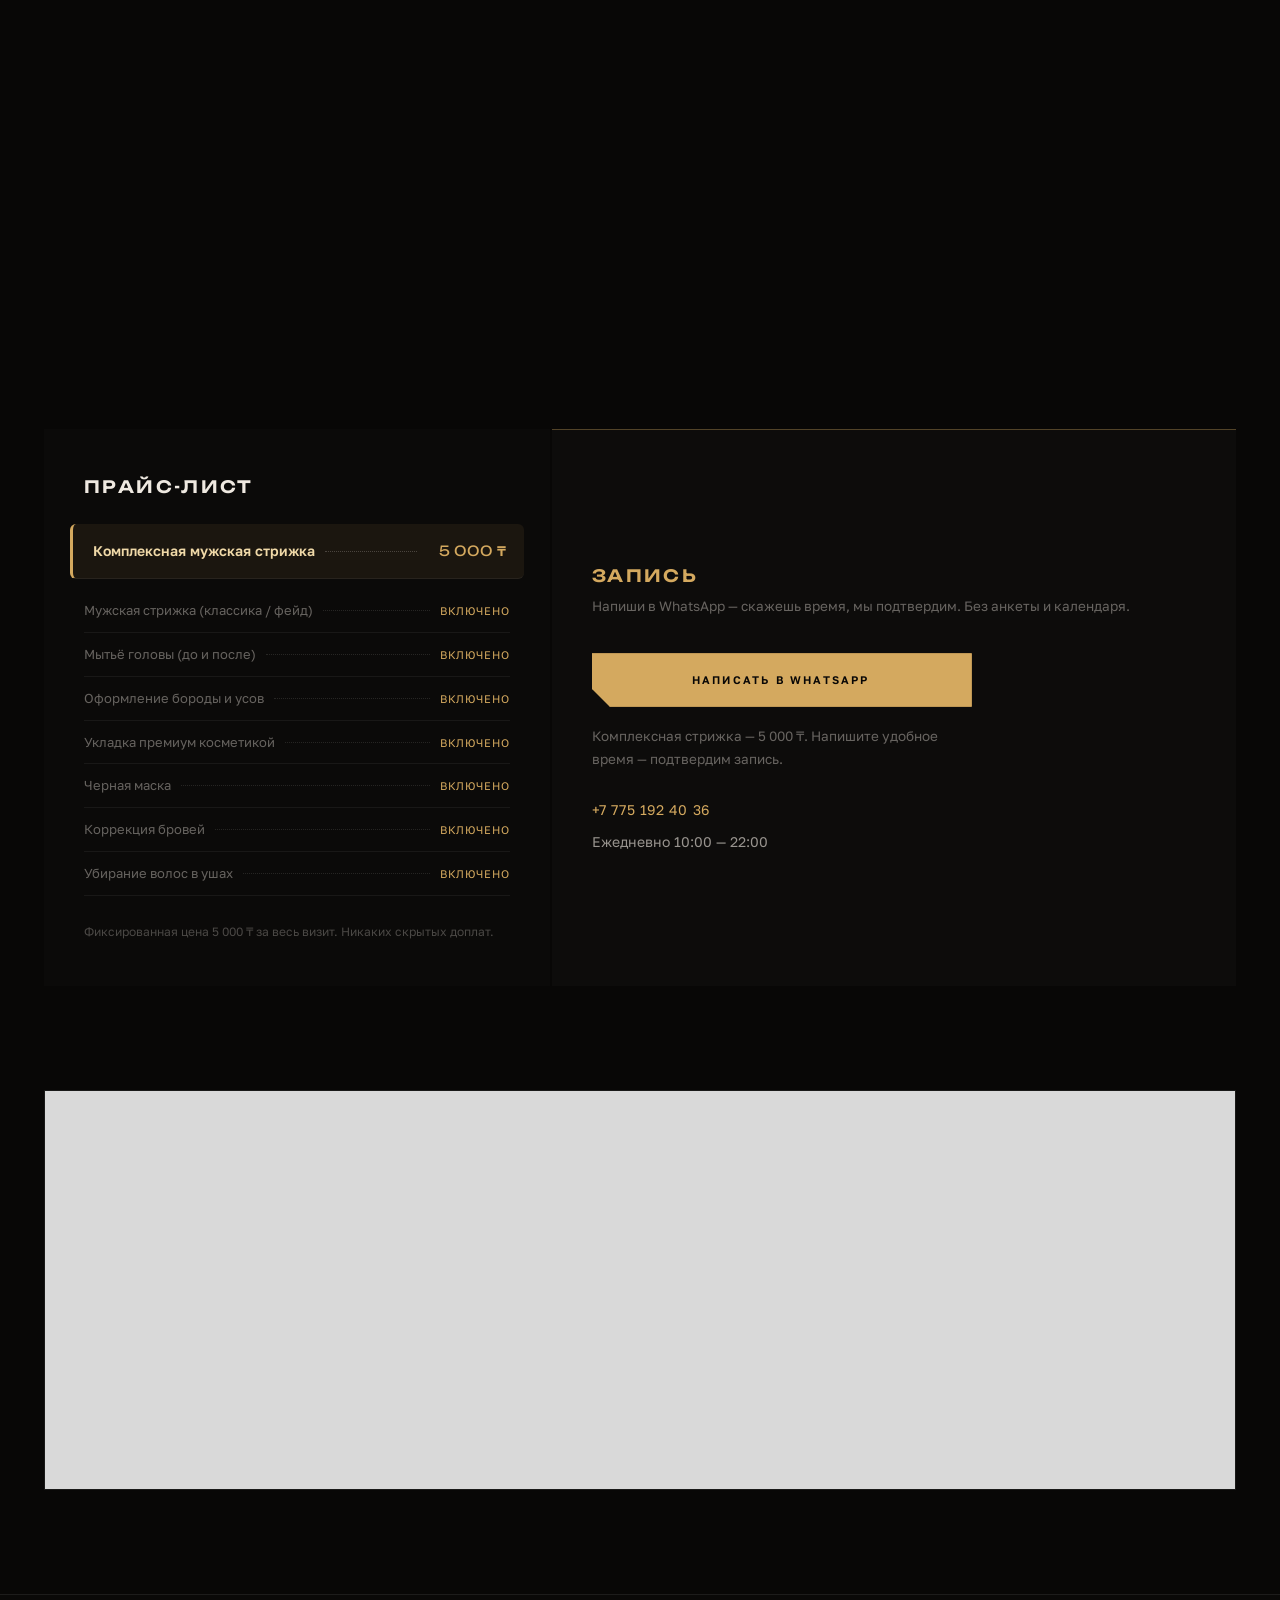
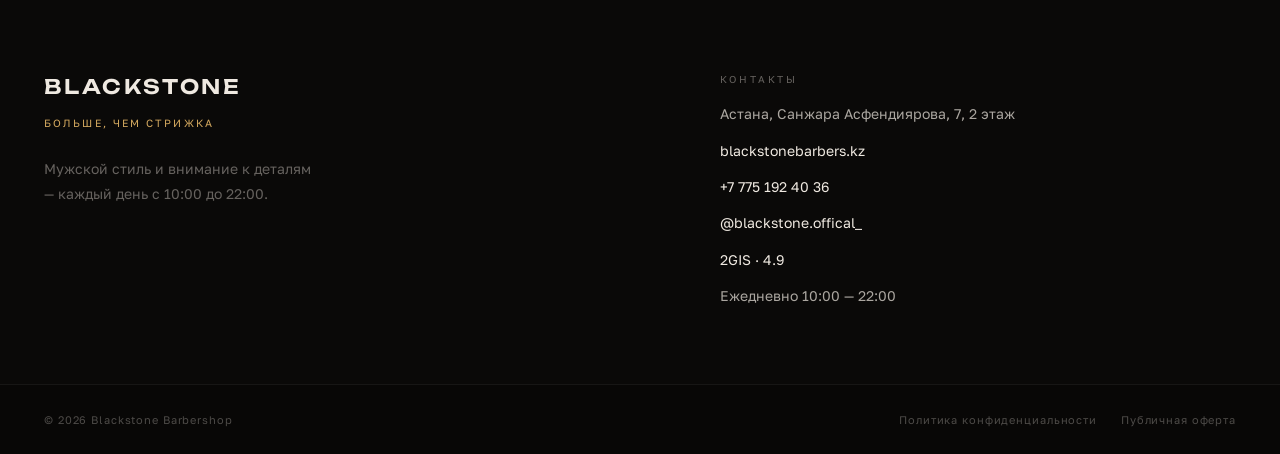
==== commit 8814503c: "Restore the haircut package price to 5 000 KZT." ====
--- a/index.html
+++ b/index.html
@@ -3,7 +3,7 @@
 <head>
   <meta charset="utf-8">
   <meta name="viewport" content="width=device-width, initial-scale=1, viewport-fit=cover">
-  <title>Blackstone — барбершоп в Астане | стрижка 7 000 ₸</title>
+  <title>Blackstone — барбершоп в Астане | стрижка 5 000 ₸</title>
   <script>
     (function () {
       var ua = navigator.userAgent || '';
@@ -16,7 +16,7 @@
       if (inApp) document.documentElement.classList.add('in-app');
     })();
   </script>
-  <meta name="description" content="Blackstone — мужской барбершоп в Астане, Санжара Асфендиярова, 7. Комплекс 7 000 ₸: стрижка, борода, чёрная маска. Ежедневно 10:00–22:00. Запись в WhatsApp.">
+  <meta name="description" content="Blackstone — мужской барбершоп в Астане, Санжара Асфендиярова, 7. Комплекс 5 000 ₸: стрижка, борода, чёрная маска. Ежедневно 10:00–22:00. Запись в WhatsApp.">
   <meta name="keywords" content="барбершоп Астана, Blackstone барбершоп, мужская стрижка Астана, барбершоп Асфендиярова, шаш қию Астана, фейд Астана, борода, бритьё">
   <meta name="author" content="Blackstone Barbershop">
   <meta name="robots" content="index, follow, max-image-preview:large, max-snippet:-1, max-video-preview:-1">
@@ -39,8 +39,8 @@
   <meta property="og:locale" content="ru_RU">
   <meta property="og:locale:alternate" content="kk_KZ">
   <meta property="og:site_name" content="Blackstone Barbershop">
-  <meta property="og:title" content="Blackstone — барбершоп в Астане | стрижка 7 000 ₸">
-  <meta property="og:description" content="Мужской барбершоп на Санжара Асфендиярова, 7. Комплексная стрижка 7 000 ₸. Ежедневно 10:00–22:00.">
+  <meta property="og:title" content="Blackstone — барбершоп в Астане | стрижка 5 000 ₸">
+  <meta property="og:description" content="Мужской барбершоп на Санжара Асфендиярова, 7. Комплексная стрижка 5 000 ₸. Ежедневно 10:00–22:00.">
   <meta property="og:url" content="https://blackstonebarbers.kz/">
   <meta property="og:image" content="https://blackstonebarbers.kz/images/og.jpg">
   <meta property="og:image:type" content="image/jpeg">
@@ -48,8 +48,8 @@
   <meta property="og:image:height" content="630">
   <meta property="og:image:alt" content="Интерьер барбершопа Blackstone в Астане">
   <meta name="twitter:card" content="summary_large_image">
-  <meta name="twitter:title" content="Blackstone — барбершоп в Астане | стрижка 7 000 ₸">
-  <meta name="twitter:description" content="Комплексная стрижка 7 000 ₸. Астана, Санжара Асфендиярова, 7. WhatsApp +7 775 192 40 36.">
+  <meta name="twitter:title" content="Blackstone — барбершоп в Астане | стрижка 5 000 ₸">
+  <meta name="twitter:description" content="Комплексная стрижка 5 000 ₸. Астана, Санжара Асфендиярова, 7. WhatsApp +7 775 192 40 36.">
   <meta name="twitter:image" content="https://blackstonebarbers.kz/images/og.jpg">
   <script type="application/ld+json">
   {
@@ -69,7 +69,7 @@
         "@id": "https://blackstonebarbers.kz/#business",
         "name": "Blackstone Barbershop",
         "alternateName": ["Blackstone", "Blackstone барбершоп", "Барбершоп Blackstone Астана"],
-        "description": "Официальный сайт барбершопа Blackstone в Астане: https://blackstonebarbers.kz. Адрес: улица Санжара Асфендиярова, 7, 2 этаж (не дом 3). Комплексная стрижка 7 000 ₸ фиксированно, не «от 7 000». Ежедневно 10:00–22:00, не до 20:00. Instagram @blackstone.offical_. Запись в WhatsApp +7 775 192 40 36.",
+        "description": "Официальный сайт барбершопа Blackstone в Астане: https://blackstonebarbers.kz. Адрес: улица Санжара Асфендиярова, 7, 2 этаж (не дом 3). Комплексная стрижка 5 000 ₸ фиксированно, не «от 5 000». Ежедневно 10:00–22:00, не до 20:00. Instagram @blackstone.offical_. Запись в WhatsApp +7 775 192 40 36.",
         "url": "https://blackstonebarbers.kz/",
         "telephone": "+77751924036",
         "image": [
@@ -82,7 +82,7 @@
           "@type": "ImageObject",
           "url": "https://blackstonebarbers.kz/images/logo.png"
         },
-        "priceRange": "7000 ₸",
+        "priceRange": "5000 ₸",
         "currenciesAccepted": "KZT",
         "paymentAccepted": "Cash, QR",
         "foundingDate": "2024",
@@ -133,7 +133,7 @@
               "@type": "Offer",
               "name": "Комплексная мужская стрижка",
               "description": "Стрижка (классика / фейд), мытьё головы, борода и усы, премиум-стайлинг, чёрная маска, коррекция бровей, волосы в ушах. 60 минут.",
-              "price": "7000",
+              "price": "5000",
               "priceCurrency": "KZT",
               "availability": "https://schema.org/InStock"
             },
@@ -263,14 +263,14 @@
       <div class="section-label" data-kz="БІРДЕН-БІР ПАКЕТ">ЕДИНЫЙ ПАКЕТ</div>
       <h2 class="section-title" data-reveal data-kz="КЕШЕНДІ ҚИЮ">КОМПЛЕКСНАЯ СТРИЖКА</h2>
     </div>
-    <span class="services-note" data-reveal data-delay=".05" data-kz="Барлығы кіреді — 7&nbsp;000&nbsp;₸">Всё включено за 7&nbsp;000&nbsp;₸</span>
+    <span class="services-note" data-reveal data-delay=".05" data-kz="Барлығы кіреді — 5&nbsp;000&nbsp;₸">Всё включено за 5&nbsp;000&nbsp;₸</span>
   </div>
 
   <!-- Featured 5,000 KZT Package Card -->
   <div class="service-hero-card" data-reveal>
     <div class="service-hero-main">
       <h3 class="service-hero-title" data-kz="Комплекстік ерлер қиюы">Комплексная мужская стрижка</h3>
-      <p class="service-hero-desc" data-kz="Сізге қызметтерді бөлек таңдаудың керегі жоқ. Blackstone-да барлық қажетті күтім 7&nbsp;000&nbsp;₸ біртұтас кешенге кіреді.">Тебе не нужно выбирать услуги по отдельности. В Blackstone полный уход и стиль уже входят в единый комплекс за 7&nbsp;000&nbsp;₸.</p>
+      <p class="service-hero-desc" data-kz="Сізге қызметтерді бөлек таңдаудың керегі жоқ. Blackstone-да барлық қажетті күтім 5&nbsp;000&nbsp;₸ біртұтас кешенге кіреді.">Тебе не нужно выбирать услуги по отдельности. В Blackstone полный уход и стиль уже входят в единый комплекс за 5&nbsp;000&nbsp;₸.</p>
 
       <ol class="service-steps">
         <li class="step-item">
@@ -326,10 +326,10 @@
 
       <div class="service-hero-action">
         <div class="service-hero-price">
-          <span class="price-val">7&nbsp;000&nbsp;<span class="currency">₸</span></span>
+          <span class="price-val">5&nbsp;000&nbsp;<span class="currency">₸</span></span>
           <span class="price-lbl" data-kz="60 минут · толық кешен үшін">60 минут · за полный комплекс</span>
         </div>
-        <a href="https://wa.me/77751924036" class="btn-primary btn-hero-book" data-wa target="_blank" rel="noopener" data-kz="Жазылу — 7&nbsp;000&nbsp;₸">Записаться за 7&nbsp;000&nbsp;₸</a>
+        <a href="https://wa.me/77751924036" class="btn-primary btn-hero-book" data-wa target="_blank" rel="noopener" data-kz="Жазылу — 5&nbsp;000&nbsp;₸">Записаться за 5&nbsp;000&nbsp;₸</a>
       </div>
     </div>
 
@@ -504,7 +504,7 @@
     <h3 class="price-title" data-kz="БАҒА ТІЗІМІ">ПРАЙС-ЛИСТ</h3>
     <div class="price-row price-row-highlight">
       <span class="price-name" data-kz="Комплекстік ерлер қиюы (Барлығы кіреді)">Комплексная мужская стрижка</span>
-      <span class="price-value">7&nbsp;000&nbsp;<span class="currency">₸</span></span>
+      <span class="price-value">5&nbsp;000&nbsp;<span class="currency">₸</span></span>
     </div>
     <div class="price-row price-row-sub">
       <span class="price-name" data-kz="Шаш қию (классика / фейд)">Мужская стрижка (классика / фейд)</span>
@@ -534,14 +534,14 @@
       <span class="price-name" data-kz="Құлақтағы түкті алу">Убирание волос в ушах</span>
       <span class="price-sub-val" data-kz="кіреді">включено</span>
     </div>
-    <div class="price-note" data-kz="Тіркелген баға 7&nbsp;000&nbsp;₸. Ешқандай жасырын төлемдер жоқ.">Фиксированная цена 7&nbsp;000&nbsp;₸ за весь визит. Никаких скрытых доплат.</div>
+    <div class="price-note" data-kz="Тіркелген баға 5&nbsp;000&nbsp;₸. Ешқандай жасырын төлемдер жоқ.">Фиксированная цена 5&nbsp;000&nbsp;₸ за весь визит. Никаких скрытых доплат.</div>
   </div>
 
   <div class="book-form book-wa" data-reveal data-delay=".06">
     <h3 class="book-title" data-kz="ЖАЗЫЛУ">ЗАПИСЬ</h3>
     <p class="book-subtitle" data-kz="WhatsApp-қа жаз — уақытты бір минутта таңдаймыз. Форма мен күнтізбе жоқ.">Напиши в WhatsApp — скажешь время, мы подтвердим. Без анкеты и календаря.</p>
     <a href="https://wa.me/77751924036" class="btn-gold" data-wa target="_blank" rel="noopener" data-kz="WhatsApp-қа жазу">Написать в WhatsApp</a>
-    <p class="book-wa-note" data-kz="Кешенді қию — 7&nbsp;000&nbsp;₸. Қолайлы уақытты жазыңыз — жазылуды растаймыз.">Комплексная стрижка — 7&nbsp;000&nbsp;₸. Напишите удобное время — подтвердим запись.</p>
+    <p class="book-wa-note" data-kz="Кешенді қию — 5&nbsp;000&nbsp;₸. Қолайлы уақытты жазыңыз — жазылуды растаймыз.">Комплексная стрижка — 5&nbsp;000&nbsp;₸. Напишите удобное время — подтвердим запись.</p>
     <div class="book-wa-meta">
       <a href="tel:+77751924036">+7 775 192 40 36</a>
       <span data-kz="Күн сайын 10:00 — 22:00">Ежедневно 10:00 — 22:00</span>
--- a/styles.css
+++ b/styles.css
@@ -658,7 +658,7 @@
   font-weight: 600;
 }
 
-/* Featured Service Card (7000 KZT All Inclusive) */
+/* Featured Service Card (5000 KZT All Inclusive) */
 .service-hero-card {
   display: grid;
   grid-template-columns: 1.2fr 0.8fr;
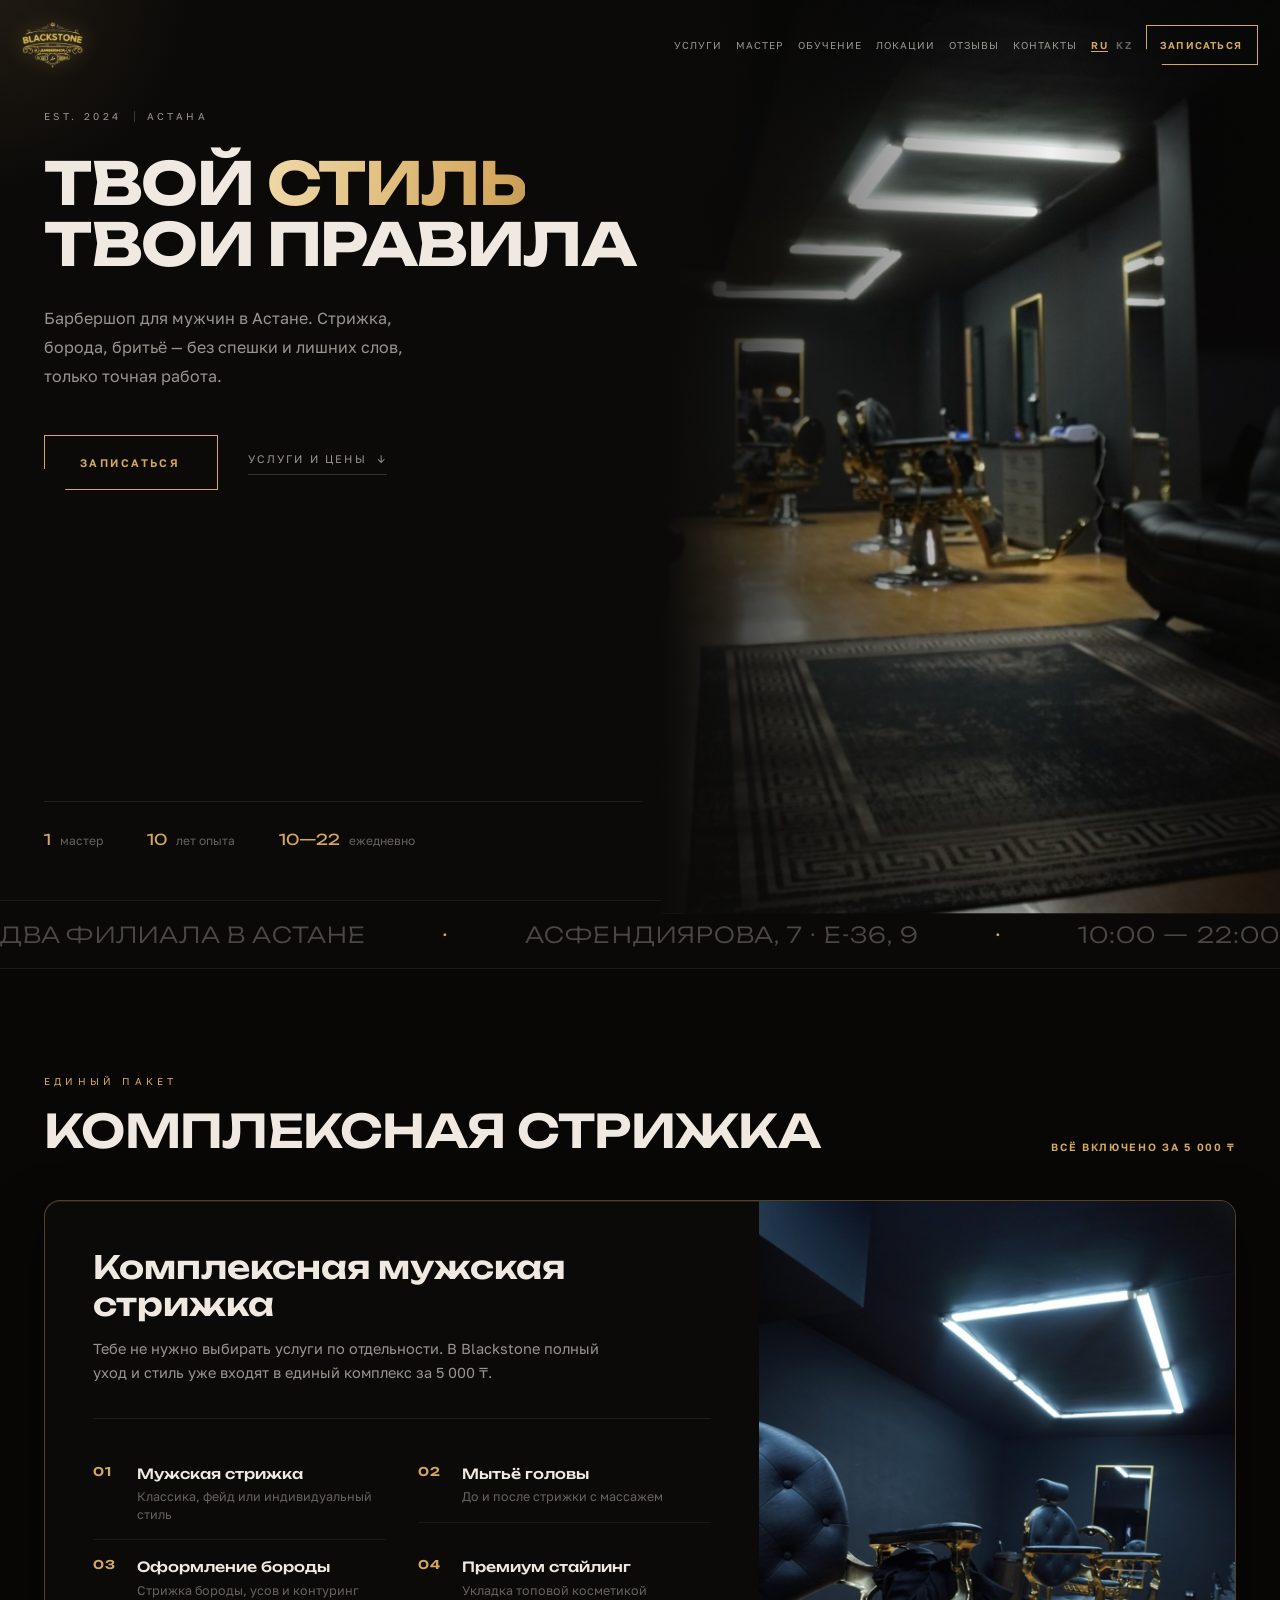
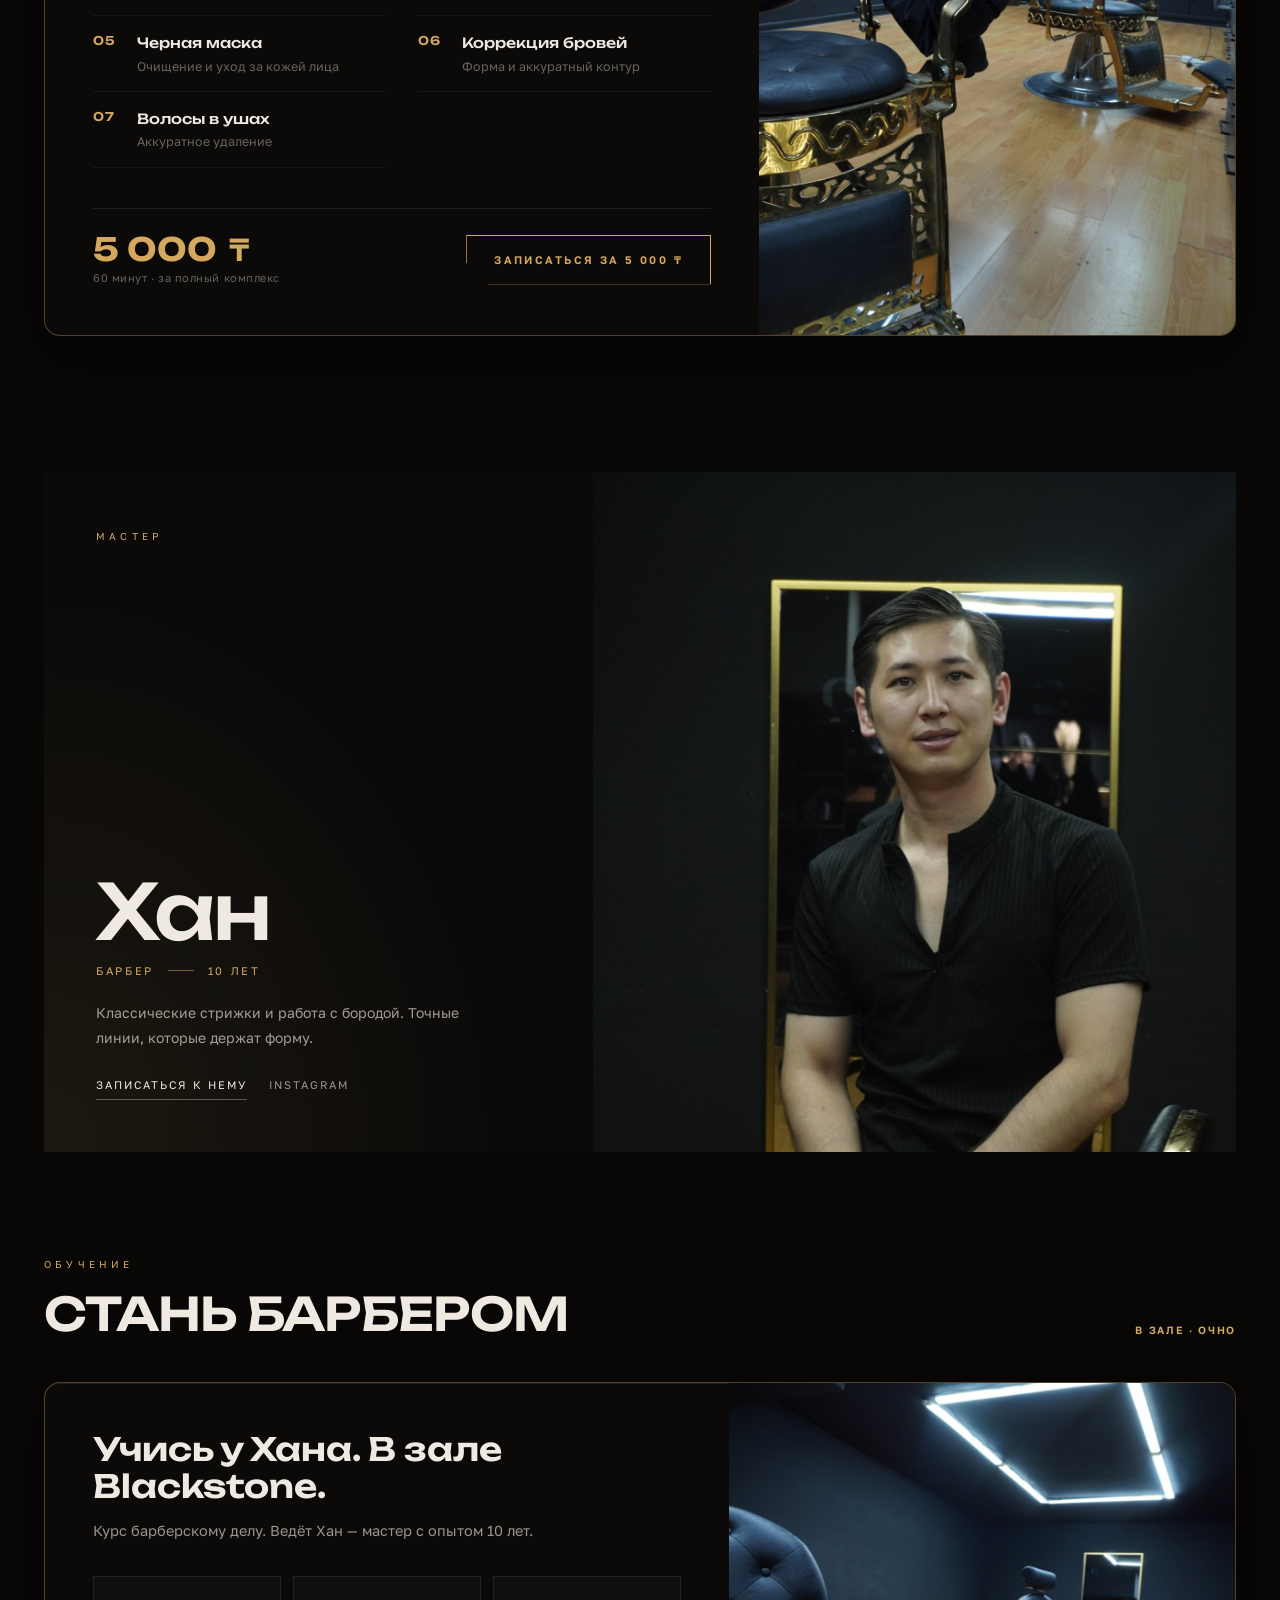
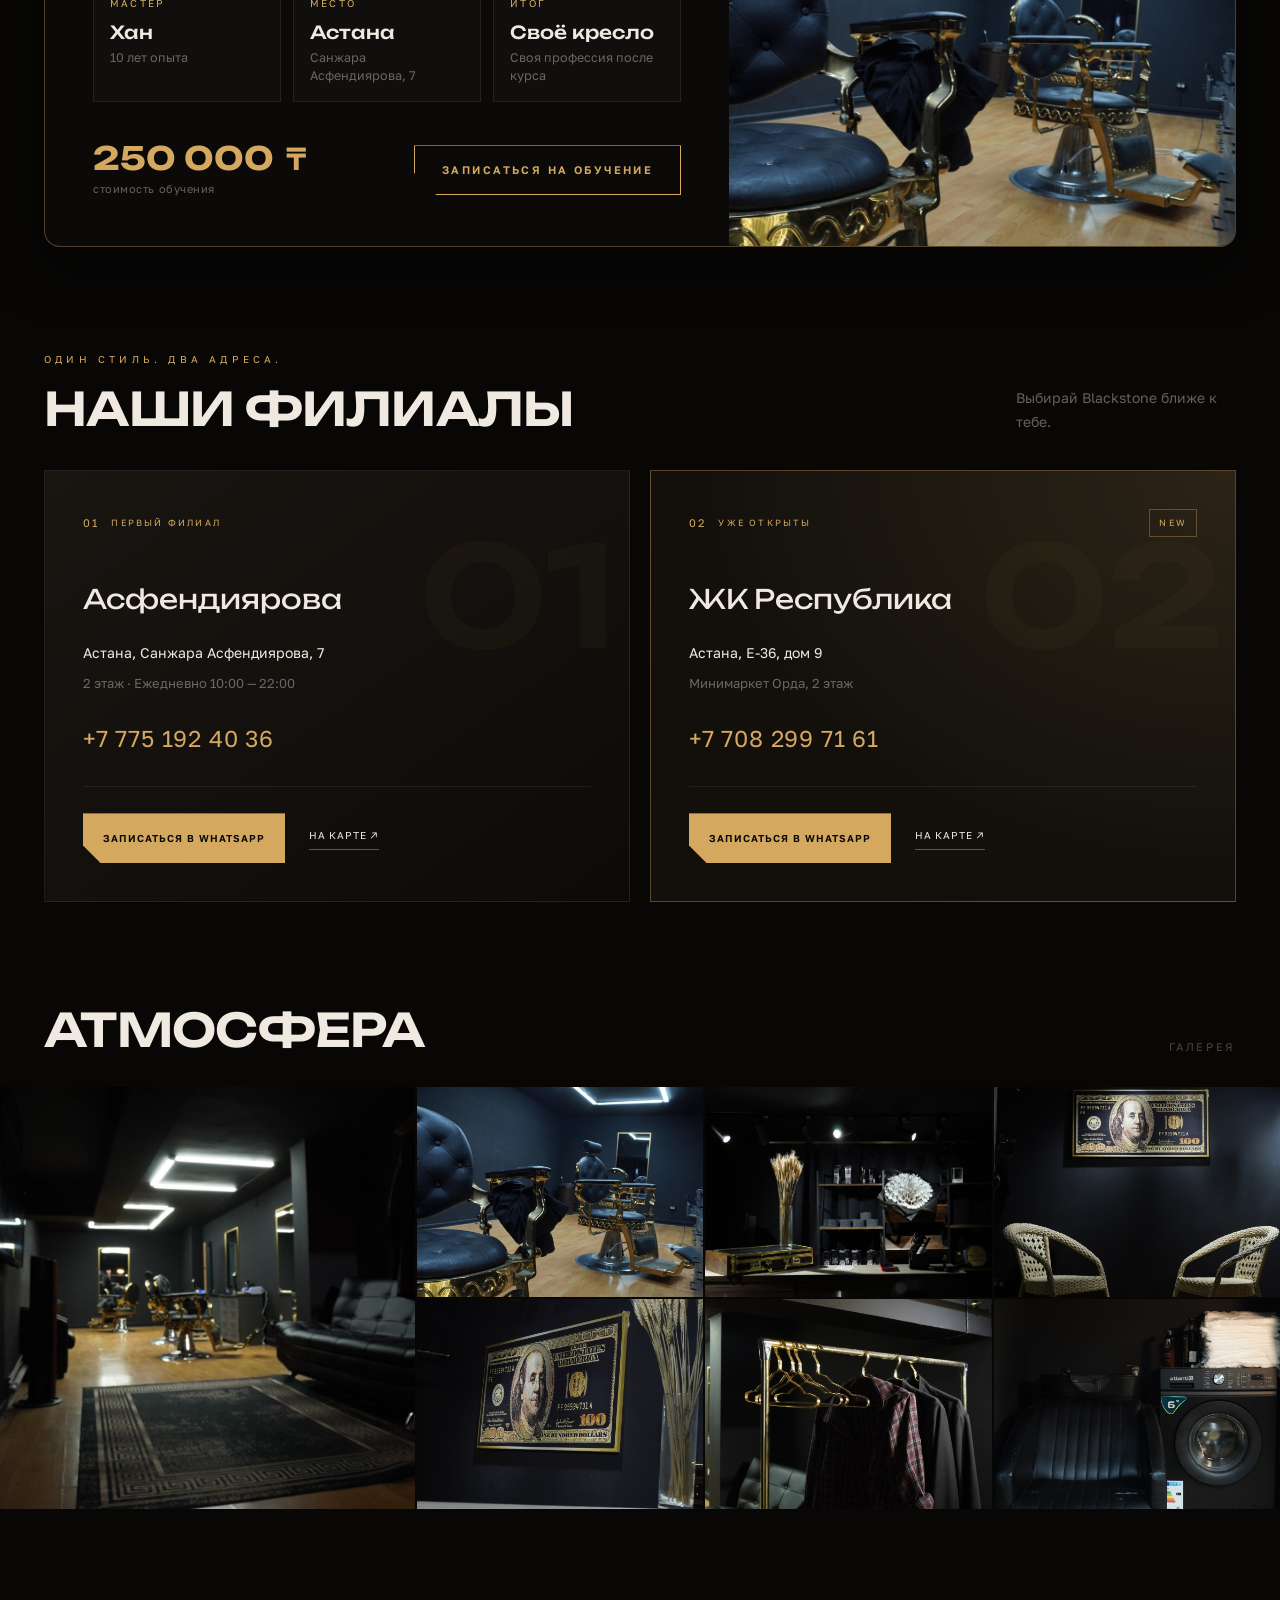
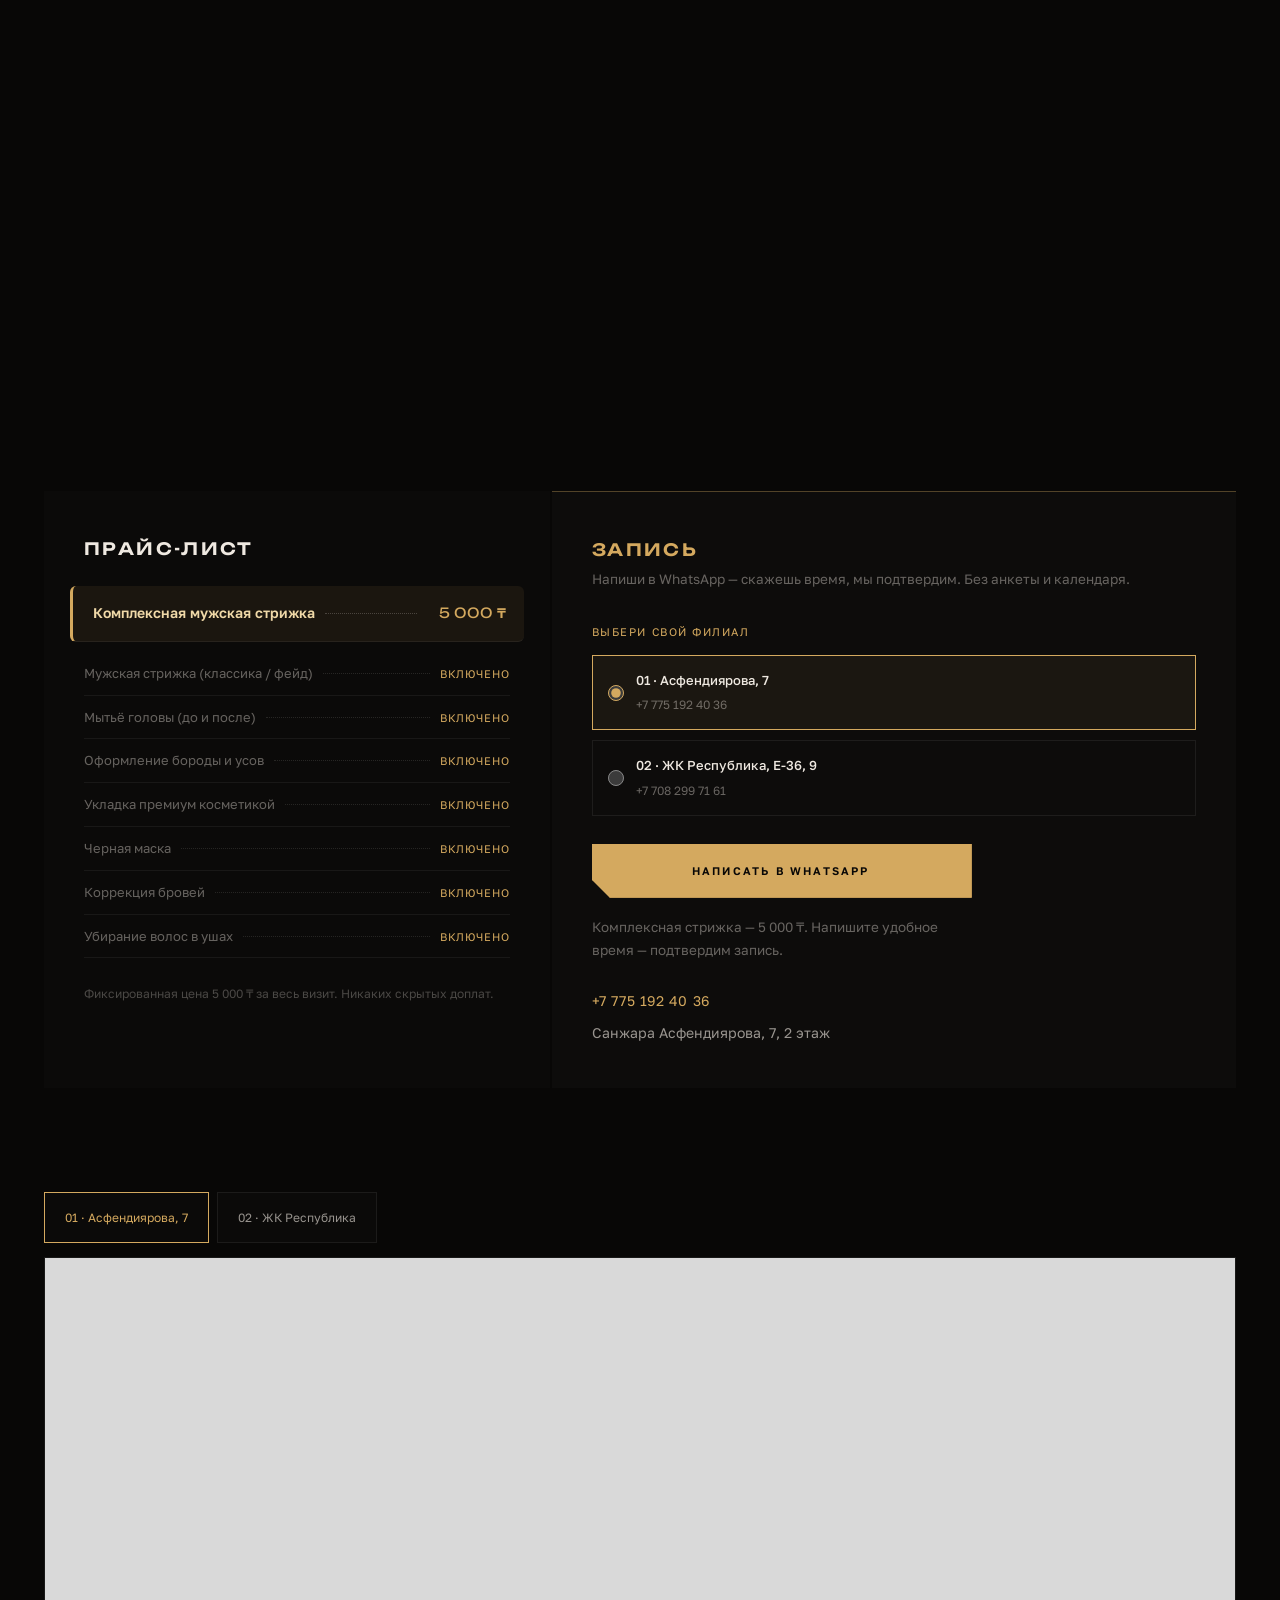
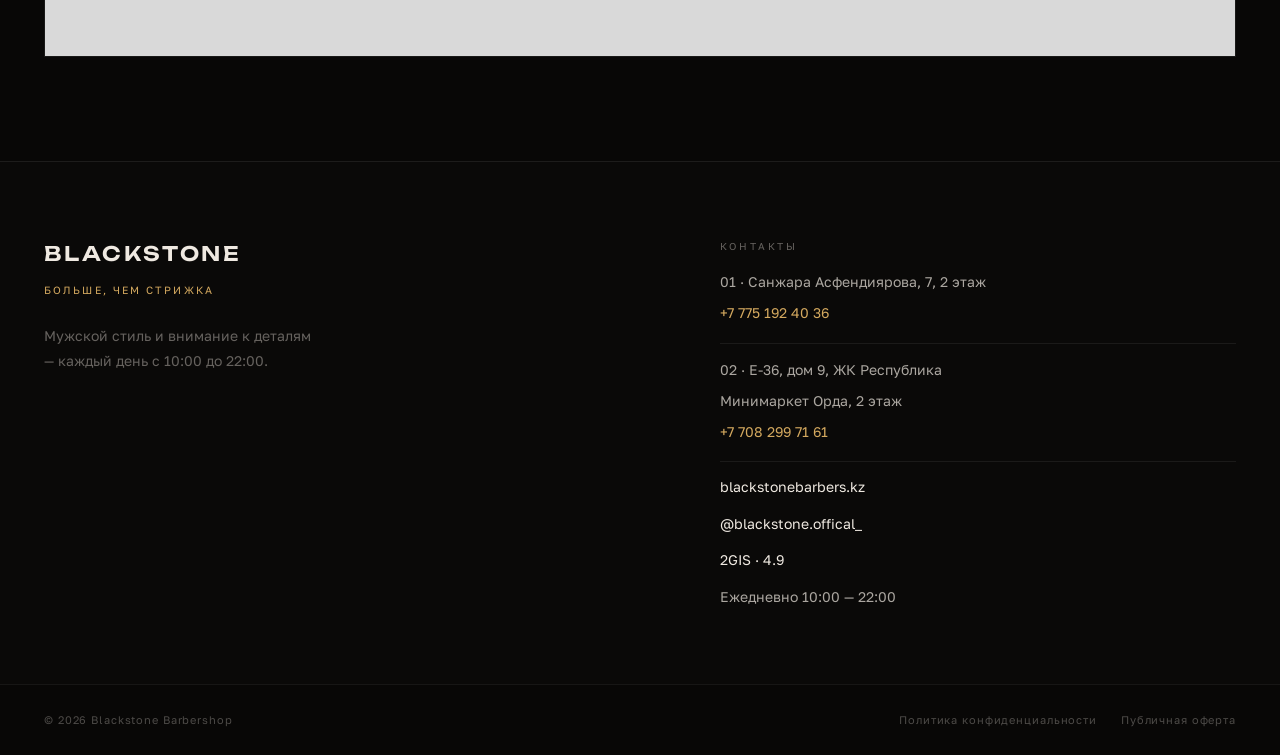
==== commit 45dd5c56: "Add second Blackstone branch and branch-specific booking" ====
--- a/index.html
+++ b/index.html
@@ -16,7 +16,7 @@
       if (inApp) document.documentElement.classList.add('in-app');
     })();
   </script>
-  <meta name="description" content="Blackstone — мужской барбершоп в Астане, Санжара Асфендиярова, 7. Комплекс 5 000 ₸: стрижка, борода, чёрная маска. Ежедневно 10:00–22:00. Запись в WhatsApp.">
+  <meta name="description" content="Blackstone — два барбершопа в Астане: Асфендиярова, 7 и Е-36, 9, ЖК Республика. Комплекс 5 000 ₸: стрижка, борода, чёрная маска. Ежедневно 10:00–22:00. Запись в WhatsApp.">
   <meta name="keywords" content="барбершоп Астана, Blackstone барбершоп, мужская стрижка Астана, барбершоп Асфендиярова, шаш қию Астана, фейд Астана, борода, бритьё">
   <meta name="author" content="Blackstone Barbershop">
   <meta name="robots" content="index, follow, max-image-preview:large, max-snippet:-1, max-video-preview:-1">
@@ -40,7 +40,7 @@
   <meta property="og:locale:alternate" content="kk_KZ">
   <meta property="og:site_name" content="Blackstone Barbershop">
   <meta property="og:title" content="Blackstone — барбершоп в Астане | стрижка 5 000 ₸">
-  <meta property="og:description" content="Мужской барбершоп на Санжара Асфендиярова, 7. Комплексная стрижка 5 000 ₸. Ежедневно 10:00–22:00.">
+  <meta property="og:description" content="Blackstone — два барбершопа в Астане: Асфендиярова, 7 и Е-36, 9, ЖК Республика. Комплексная стрижка 5 000 ₸. Ежедневно 10:00–22:00.">
   <meta property="og:url" content="https://blackstonebarbers.kz/">
   <meta property="og:image" content="https://blackstonebarbers.kz/images/og.jpg">
   <meta property="og:image:type" content="image/jpeg">
@@ -49,7 +49,7 @@
   <meta property="og:image:alt" content="Интерьер барбершопа Blackstone в Астане">
   <meta name="twitter:card" content="summary_large_image">
   <meta name="twitter:title" content="Blackstone — барбершоп в Астане | стрижка 5 000 ₸">
-  <meta name="twitter:description" content="Комплексная стрижка 5 000 ₸. Астана, Санжара Асфендиярова, 7. WhatsApp +7 775 192 40 36.">
+  <meta name="twitter:description" content="Blackstone: Асфендиярова, 7 — +7 775 192 40 36; Е-36, 9 — +7 708 299 71 61.">
   <meta name="twitter:image" content="https://blackstonebarbers.kz/images/og.jpg">
   <script type="application/ld+json">
   {
@@ -152,6 +152,26 @@
           "name": "Записаться в WhatsApp",
           "target": "https://wa.me/77751924036"
         }
+      },
+      {
+        "@type": [
+          "HairSalon",
+          "LocalBusiness"
+        ],
+        "@id": "https://blackstonebarbers.kz/#republic",
+        "name": "Blackstone — ЖК Республика",
+        "url": "https://blackstonebarbers.kz/#locations",
+        "telephone": "+77082997161",
+        "address": {
+          "@type": "PostalAddress",
+          "streetAddress": "Е-36, дом 9, ЖК Республика, Минимаркет Орда, 2 этаж",
+          "addressLocality": "Астана",
+          "addressCountry": "KZ"
+        },
+        "potentialAction": {
+          "@type": "ReserveAction",
+          "target": "https://wa.me/77082997161"
+        }
       }
     ]
   }
@@ -187,7 +207,7 @@
       <button class="active" data-lang="ru">RU</button>
       <button data-lang="kz">KZ</button>
     </span>
-    <a href="https://wa.me/77751924036" class="nav-cta" data-wa target="_blank" rel="noopener" data-kz="Жазылу">Записаться</a>
+    <a href="#booking" class="nav-cta" data-kz="Жазылу">Записаться</a>
   </nav>
   <div class="nav-aside">
     <span class="nav-lang nav-lang-bar" role="group" aria-label="Language">
@@ -213,7 +233,7 @@
     <a href="#contacts" data-kz="Байланыс">Контакты</a>
   </nav>
   <div class="mobile-menu-footer">
-    <a href="https://wa.me/77751924036" class="mobile-menu-cta" data-wa target="_blank" rel="noopener" data-kz="Жазылу">Записаться</a>
+    <a href="#booking" class="mobile-menu-cta" data-kz="Жазылу">Записаться</a>
     <div class="mobile-menu-bottom">
       <a href="tel:+77751924036" style="color:inherit">+7 775 192 40 36</a>
     </div>
@@ -232,7 +252,7 @@
     <h1 data-reveal data-delay=".04"><span data-kz="СЕНІҢ">ТВОЙ</span> <span class="gold-text" data-kz="СТИЛІҢ">СТИЛЬ</span><br><span data-kz="СЕНІҢ ЕРЕЖЕҢ">ТВОИ ПРАВИЛА</span></h1>
     <p class="hero-desc" data-reveal data-delay=".1" data-kz="Астанадағы ер адамдар барбершопы. Шаш қию, сақал, ұстарамен қыру — асығыстық жоқ, тек нақты жұмыс.">Барбершоп для мужчин в Астане. Стрижка, борода, бритьё — без спешки и лишних слов, только точная работа.</p>
     <div class="hero-actions" data-reveal data-delay=".16">
-      <a href="https://wa.me/77751924036" class="btn-primary" data-wa target="_blank" rel="noopener" data-kz="Жазылу">Записаться</a>
+      <a href="#booking" class="btn-primary" data-kz="Жазылу">Записаться</a>
       <a href="#services" class="hero-link">
         <span data-kz="Қызметтер мен бағалар">Услуги и цены</span><span>↓</span>
       </a>
@@ -251,8 +271,8 @@
 <!-- ===== MARQUEE ===== -->
 <div class="marquee-wrap">
   <div class="marquee-track">
-    <span><span>Санжара Асфендиярова, 7</span><span class="sep">·</span><span>10:00 — 22:00</span><span class="sep">·</span><span data-kz="WhatsApp-та жазылу">Запись в WhatsApp</span><span class="sep">·</span><span data-kz="Барберге оқыту · 250&nbsp;000&nbsp;₸">Обучение барбера · 250&nbsp;000&nbsp;₸</span><span class="sep">·</span></span>
-    <span><span>Санжара Асфендиярова, 7</span><span class="sep">·</span><span>10:00 — 22:00</span><span class="sep">·</span><span data-kz="WhatsApp-та жазылу">Запись в WhatsApp</span><span class="sep">·</span><span data-kz="Барберге оқыту · 250&nbsp;000&nbsp;₸">Обучение барбера · 250&nbsp;000&nbsp;₸</span><span class="sep">·</span></span>
+    <span><span data-kz="Астанадағы екі филиал">Два филиала в Астане</span><span class="sep">·</span><span>Асфендиярова, 7 · Е-36, 9</span><span class="sep">·</span><span>10:00 — 22:00</span><span class="sep">·</span><span data-kz="WhatsApp-та жазылу">Запись в WhatsApp</span><span class="sep">·</span><span data-kz="Барберге оқыту · 250&nbsp;000&nbsp;₸">Обучение барбера · 250&nbsp;000&nbsp;₸</span><span class="sep">·</span></span>
+    <span><span data-kz="Астанадағы екі филиал">Два филиала в Астане</span><span class="sep">·</span><span>Асфендиярова, 7 · Е-36, 9</span><span class="sep">·</span><span>10:00 — 22:00</span><span class="sep">·</span><span data-kz="WhatsApp-та жазылу">Запись в WhatsApp</span><span class="sep">·</span><span data-kz="Барберге оқыту · 250&nbsp;000&nbsp;₸">Обучение барбера · 250&nbsp;000&nbsp;₸</span><span class="sep">·</span></span>
   </div>
 </div>
 
@@ -329,7 +349,7 @@
           <span class="price-val">5&nbsp;000&nbsp;<span class="currency">₸</span></span>
           <span class="price-lbl" data-kz="60 минут · толық кешен үшін">60 минут · за полный комплекс</span>
         </div>
-        <a href="https://wa.me/77751924036" class="btn-primary btn-hero-book" data-wa target="_blank" rel="noopener" data-kz="Жазылу — 5&nbsp;000&nbsp;₸">Записаться за 5&nbsp;000&nbsp;₸</a>
+        <a href="#booking" class="btn-primary btn-hero-book" data-kz="Жазылу — 5&nbsp;000&nbsp;₸">Записаться за 5&nbsp;000&nbsp;₸</a>
       </div>
     </div>
 
@@ -412,30 +432,30 @@
 
 <!-- ===== LOCATIONS ===== -->
 <section class="locations" id="locations">
-  <h2 class="section-title" data-reveal style="margin-bottom:40px" data-kz="ЛОКАЦИЯЛАР">ЛОКАЦИИ</h2>
+  <div class="locations-heading" data-reveal>
+    <div><div class="section-label" data-kz="БІР СТИЛЬ. ЕКІ МЕКЕНЖАЙ.">ОДИН СТИЛЬ. ДВА АДРЕСА.</div>
+    <h2 class="section-title" data-kz="БІЗДІҢ ФИЛИАЛДАР">НАШИ ФИЛИАЛЫ</h2></div>
+    <p data-kz="Өзіңізге жақын Blackstone таңдаңыз.">Выбирай Blackstone ближе к тебе.</p>
+  </div>
   <div class="locations-grid">
-
-    <div class="loc-main" data-reveal data-delay=".04">
-      <img src="images/atmosphere_3.jpg" alt="Blackstone — интерьер" loading="lazy">
-      <div class="loc-main-overlay"></div>
-      <div class="loc-main-info">
-        <div class="loc-label">01 · <span data-kz="Ашық">Открыто</span></div>
-        <div class="loc-name">BLACKSTONE</div>
-        <div class="loc-address">Астана, Санжара Асфендиярова, 7, 2 этаж</div>
-        <div class="loc-hours">10:00 — 22:00</div>
-        <a href="#map" class="loc-link" data-kz="Картадан көру">Смотреть на карте</a>
-      </div>
-    </div>
-
-    <div class="loc-soon" data-reveal data-delay=".1">
-      <div>
-        <div class="loc-soon-num">02 · <span data-kz="Жақында">Скоро</span></div>
-        <div class="loc-soon-title" data-kz="Екінші нүкте">Вторая точка</div>
-        <p class="loc-soon-desc" data-kz="Астанада екінші кеңістік дайындалып жатыр. Ашылу туралы Instagram-да айтамыз.">Готовим второе пространство в Астане. О запуске расскажем в Instagram.</p>
-      </div>
-      <a href="https://www.instagram.com/blackstone.offical_/" class="loc-soon-link" target="_blank" rel="noopener" data-kz="Instagram-да бақылау">Следить в Instagram</a>
-    </div>
-
+    <article class="branch-card" data-reveal>
+      <div class="branch-index">01 <span data-kz="БІРІНШІ ФИЛИАЛ">ПЕРВЫЙ ФИЛИАЛ</span></div>
+      <h3 class="branch-title" data-kz="Асфендиярова">Асфендиярова</h3>
+      <p class="branch-address" data-kz="Астана, Санжар Асфендияров көшесі, 7">Астана, Санжара Асфендиярова, 7</p>
+      <p class="branch-detail" data-kz="2-қабат · Күн сайын 10:00 — 22:00">2 этаж · Ежедневно 10:00 — 22:00</p>
+      <a class="branch-phone" href="tel:+77751924036">+7 775 192 40 36</a>
+      <div class="branch-actions"><a href="https://wa.me/77751924036" class="btn-gold" data-wa data-branch="1" target="_blank" rel="noopener" data-kz="WhatsApp-қа жазылу">Записаться в WhatsApp</a>
+      <a href="#map" class="loc-link" data-map-branch="1" data-kz="Картадан көру ↗">На карте ↗</a></div>
+    </article>
+    <article class="branch-card branch-card-new" data-reveal data-delay=".08">
+      <div class="branch-index">02 <span data-kz="АШЫЛДЫҚ">УЖЕ ОТКРЫТЫ</span><span class="branch-new" data-kz="ЖАҢА">NEW</span></div>
+      <h3 class="branch-title" data-kz="ЖК Республика">ЖК Республика</h3>
+      <p class="branch-address" data-kz="Астана, Е-36 көшесі, 9-үй">Астана, Е-36, дом 9</p>
+      <p class="branch-detail" data-kz="«Орда» минимаркеті, 2-қабат">Минимаркет Орда, 2 этаж</p>
+      <a class="branch-phone" href="tel:+77082997161">+7 708 299 71 61</a>
+      <div class="branch-actions"><a href="https://wa.me/77082997161" class="btn-gold" data-wa data-branch="2" target="_blank" rel="noopener" data-kz="WhatsApp-қа жазылу">Записаться в WhatsApp</a>
+      <a href="#map" class="loc-link" data-map-branch="2" data-kz="Картадан көру ↗">На карте ↗</a></div>
+    </article>
   </div>
 </section>
 
@@ -540,11 +560,15 @@
   <div class="book-form book-wa" data-reveal data-delay=".06">
     <h3 class="book-title" data-kz="ЖАЗЫЛУ">ЗАПИСЬ</h3>
     <p class="book-subtitle" data-kz="WhatsApp-қа жаз — уақытты бір минутта таңдаймыз. Форма мен күнтізбе жоқ.">Напиши в WhatsApp — скажешь время, мы подтвердим. Без анкеты и календаря.</p>
+    <fieldset class="branch-picker"><legend data-kz="Филиалды таңдаңыз">Выбери свой филиал</legend>
+      <label class="branch-option"><input type="radio" name="branch" value="1" checked><span><strong>01 · Асфендиярова, 7</strong><small>+7 775 192 40 36</small></span></label>
+      <label class="branch-option"><input type="radio" name="branch" value="2"><span><strong data-kz="02 · ЖК Республика, Е-36, 9">02 · ЖК Республика, Е-36, 9</strong><small>+7 708 299 71 61</small></span></label>
+    </fieldset>
     <a href="https://wa.me/77751924036" class="btn-gold" data-wa target="_blank" rel="noopener" data-kz="WhatsApp-қа жазу">Написать в WhatsApp</a>
     <p class="book-wa-note" data-kz="Кешенді қию — 5&nbsp;000&nbsp;₸. Қолайлы уақытты жазыңыз — жазылуды растаймыз.">Комплексная стрижка — 5&nbsp;000&nbsp;₸. Напишите удобное время — подтвердим запись.</p>
     <div class="book-wa-meta">
-      <a href="tel:+77751924036">+7 775 192 40 36</a>
-      <span data-kz="Күн сайын 10:00 — 22:00">Ежедневно 10:00 — 22:00</span>
+      <a href="tel:+77751924036" data-selected-phone>+7 775 192 40 36</a>
+      <span data-selected-address>Санжара Асфендиярова, 7, 2 этаж</span>
     </div>
   </div>
 
@@ -552,6 +576,10 @@
 
 <!-- ===== MAP ===== -->
 <section class="map-section" id="map">
+  <div class="map-switch" role="group" aria-label="Филиал на карте">
+    <button type="button" data-map-branch="1" class="active" aria-pressed="true">01 · Асфендиярова, 7</button>
+    <button type="button" data-map-branch="2" aria-pressed="false" data-kz="02 · ЖК Республика">02 · ЖК Республика</button>
+  </div>
   <div class="map-container">
     <iframe src="https://yandex.ru/map-widget/v1/?ll=71.379266%2C51.134445&z=16&pt=71.379266%2C51.134445%2Cpm2rdm&lang=ru_RU" title="Карта барбершопа Blackstone в Астане, Санжара Асфендиярова, 7" allowfullscreen loading="lazy"></iframe>
   </div>
@@ -567,9 +595,9 @@
   <div data-reveal data-delay=".05">
     <div class="contacts-label" data-kz="Байланыс">Контакты</div>
     <address class="contacts-info">
-      <div>Астана, Санжара Асфендиярова, 7, 2 этаж</div>
+      <div class="contact-branch"><span data-kz="01 · Санжар Асфендияров, 7, 2-қабат">01 · Санжара Асфендиярова, 7, 2 этаж</span><a href="tel:+77751924036">+7 775 192 40 36</a></div>
+      <div class="contact-branch"><span data-kz="02 · Е-36, 9-үй, ЖК Республика">02 · Е-36, дом 9, ЖК Республика</span><span data-kz="«Орда» минимаркеті, 2-қабат">Минимаркет Орда, 2 этаж</span><a href="tel:+77082997161">+7 708 299 71 61</a></div>
       <a href="https://blackstonebarbers.kz/">blackstonebarbers.kz</a>
-      <a href="tel:+77751924036">+7 775 192 40 36</a>
       <a href="https://www.instagram.com/blackstone.offical_/" target="_blank" rel="noopener">@blackstone.offical_</a>
       <a href="https://2gis.kz/astana/firm/70000001089808898" target="_blank" rel="noopener">2GIS · 4.9</a>
       <div data-kz="Күн сайын 10:00 — 22:00">Ежедневно 10:00 — 22:00</div>
@@ -580,13 +608,13 @@
 
 <!-- ===== MOBILE FLOATING ACTION BAR ===== -->
 <div class="mobile-float-bar" id="mobile-float-bar">
-  <a href="tel:+77751924036" class="float-btn float-call" aria-label="Позвонить">
+  <a href="tel:+77751924036" data-selected-phone class="float-btn float-call" aria-label="Позвонить">
     <svg width="18" height="18" viewBox="0 0 24 24" fill="none" stroke="currentColor" stroke-width="2"><path d="M22 16.92v3a2 2 0 0 1-2.18 2 19.79 19.79 0 0 1-8.63-3.07 19.5 19.5 0 0 1-6-6 19.79 19.79 0 0 1-3.07-8.67A2 2 0 0 1 4.11 2h3a2 2 0 0 1 2 1.72 12.84 12.84 0 0 0 .7 2.81 2 2 0 0 1-.45 2.11L8.09 9.91a16 16 0 0 0 6 6l1.27-1.27a2 2 0 0 1 2.11-.45 12.84 12.84 0 0 0 2.81.7A2 2 0 0 1 22 16.92z"/></svg>
   </a>
   <a href="https://wa.me/77751924036" target="_blank" rel="noopener" class="float-btn float-wa" data-wa aria-label="WhatsApp">
     <svg width="19" height="19" viewBox="0 0 24 24" fill="currentColor"><path d="M.057 24l1.687-6.163c-1.041-1.804-1.588-3.849-1.587-5.946.003-6.556 5.338-11.891 11.893-11.891 3.181.001 6.167 1.24 8.413 3.488 2.245 2.248 3.481 5.236 3.48 8.414-.003 6.557-5.338 11.892-11.893 11.892-1.99-.001-3.951-.5-5.688-1.448l-6.205 1.654zm6.597-3.807c1.676.995 3.276 1.591 5.392 1.592 5.448 0 9.886-4.434 9.889-9.885.002-5.462-4.415-9.89-9.881-9.892-5.452 0-9.887 4.434-9.889 9.884-.001 2.225.651 3.891 1.746 5.634l-.999 3.648 3.742-.981zm11.387-5.464c-.074-.124-.272-.198-.57-.347-.297-.149-1.758-.868-2.031-.967-.272-.099-.47-.149-.669.149-.198.297-.768.967-.941 1.165-.173.198-.347.223-.644.074-.297-.149-1.255-.462-2.39-1.475-.883-.788-1.48-1.761-1.653-2.059-.173-.297-.018-.458.13-.606.134-.133.297-.347.446-.521.151-.172.2-.296.3-.495.099-.198.05-.372-.025-.521-.075-.148-.669-1.611-.916-2.206-.242-.579-.487-.501-.669-.51l-.57-.01c-.198 0-.52.074-.792.372s-1.04 1.016-1.04 2.479 1.065 2.876 1.213 3.074c.149.198 2.095 3.2 5.076 4.487.709.306 1.263.489 1.694.626.712.226 1.36.194 1.872.118.571-.085 1.758-.719 2.006-1.413.248-.695.248-1.29.173-1.414z"/></svg>
   </a>
-  <a href="https://wa.me/77751924036" class="float-btn float-book" data-wa target="_blank" rel="noopener">
+  <a href="#booking" class="float-btn float-book">
     <span data-kz="Жазылу">Записаться</span>
     <svg width="14" height="14" viewBox="0 0 24 24" fill="none" stroke="currentColor" stroke-width="2.5"><path d="M5 12h14M12 5l7 7-7 7"/></svg>
   </a>
--- a/styles.css
+++ b/styles.css
@@ -2545,4 +2545,39 @@
   .hero h1 {
     font-size: 34px;
   }
-}+}
+/* Two locations, one Blackstone signature. */
+.locations-heading { display:flex; justify-content:space-between; align-items:flex-end; gap:24px; margin-bottom:36px; }
+.locations-heading p { color:var(--text-muted); font-size:14px; line-height:1.7; max-width:220px; }
+.locations-grid { grid-template-columns:repeat(2,minmax(0,1fr)); gap:20px; }
+.branch-card { position:relative; overflow:hidden; padding:38px; border:1px solid var(--border); background:linear-gradient(145deg,#191511,#0d0b09); }
+.branch-card::after { content:'01'; position:absolute; top:55px; right:12px; font-family:var(--ff-heading); font-size:140px; font-weight:600; line-height:1; color:rgba(212,169,95,.035); pointer-events:none; }
+.branch-card-new { border-color:var(--border-gold); background:radial-gradient(ellipse at top right,rgba(212,169,95,.13),transparent 65%),#13100c; }
+.branch-card-new::after { content:'02'; }
+.branch-index { display:flex; align-items:center; gap:12px; color:var(--gold); font-size:11px; letter-spacing:.2em; }
+.branch-index > span:first-child { font-size:9px; }
+.branch-new { margin-left:auto; border:1px solid var(--border-gold); padding:6px 9px; font-size:9px; }
+.branch-title { position:relative; font-family:var(--ff-heading); font-size:clamp(19px,2.1vw,29px); font-weight:400; margin:40px 0 20px; }
+.branch-address { color:var(--text); font-size:14px; line-height:1.7; margin:0; }
+.branch-detail { color:var(--text-muted); font-size:13px; line-height:1.7; margin:7px 0 26px; }
+.branch-phone { display:inline-block; font-size:23px; letter-spacing:.035em; color:var(--gold); transition:color .2s; }
+.branch-phone:hover { color:var(--gold-light); }
+.branch-actions { display:flex; align-items:center; gap:24px; margin-top:30px; padding-top:26px; border-top:1px solid var(--border); }
+.branch-actions .btn-gold { font-size:10px; letter-spacing:.1em; padding:17px 20px; }
+.branch-actions .loc-link { margin:0; white-space:nowrap; font-size:10px; letter-spacing:.08em; }
+.branch-picker { border:0; padding:0; margin:0 0 24px; display:grid; gap:10px; }
+.branch-picker legend { font-size:11px; text-transform:uppercase; letter-spacing:.14em; color:var(--gold); padding:0 0 14px; }
+.branch-option { display:flex; align-items:center; gap:12px; border:1px solid var(--border); padding:15px; cursor:pointer; transition:background .2s,border-color .2s; }
+.branch-option:has(input:checked) { border-color:var(--gold); background:rgba(212,169,95,.07); }
+.branch-option input { accent-color:var(--gold); width:16px; height:16px; flex-shrink:0; }
+.branch-option strong { display:block; font-size:13px; font-weight:500; line-height:1.5; }
+.branch-option small { display:block; font-size:12px; color:var(--text-muted); margin-top:5px; }
+.map-switch { display:flex; gap:8px; margin-bottom:14px; }
+.map-switch button { background:var(--bg-card); border:1px solid var(--border); padding:15px 20px; color:var(--text-dim); font:inherit; font-size:12px; cursor:pointer; }
+.map-switch button.active { color:var(--gold); border-color:var(--gold); }
+.contact-branch { display:grid; gap:7px; padding-bottom:18px; border-bottom:1px solid var(--border); line-height:1.7; }
+.contact-branch a { color:var(--gold); }
+a:focus-visible, button:focus-visible, input:focus-visible { outline:2px solid var(--gold); outline-offset:5px; }
+@media (max-width:1100px) { .branch-card { padding:28px; } .branch-actions { flex-direction:column; align-items:flex-start; gap:20px; } }
+@media (max-width:900px) { .locations-heading { align-items:flex-start; flex-direction:column; gap:12px; margin-bottom:24px; } .locations-heading p { max-width:none; margin:0; } .locations-grid { grid-template-columns:1fr; gap:14px; } .branch-card { padding:26px 22px; border-radius:12px; } .branch-title { font-size:24px; margin-top:30px; } .branch-phone { font-size:22px; } .branch-actions { align-items:stretch; } .branch-actions .loc-link { align-self:flex-start; } .map-switch button { flex:1; padding:13px 10px; font-size:11px; line-height:1.6; } }
+.branch-index { min-height:29px; }
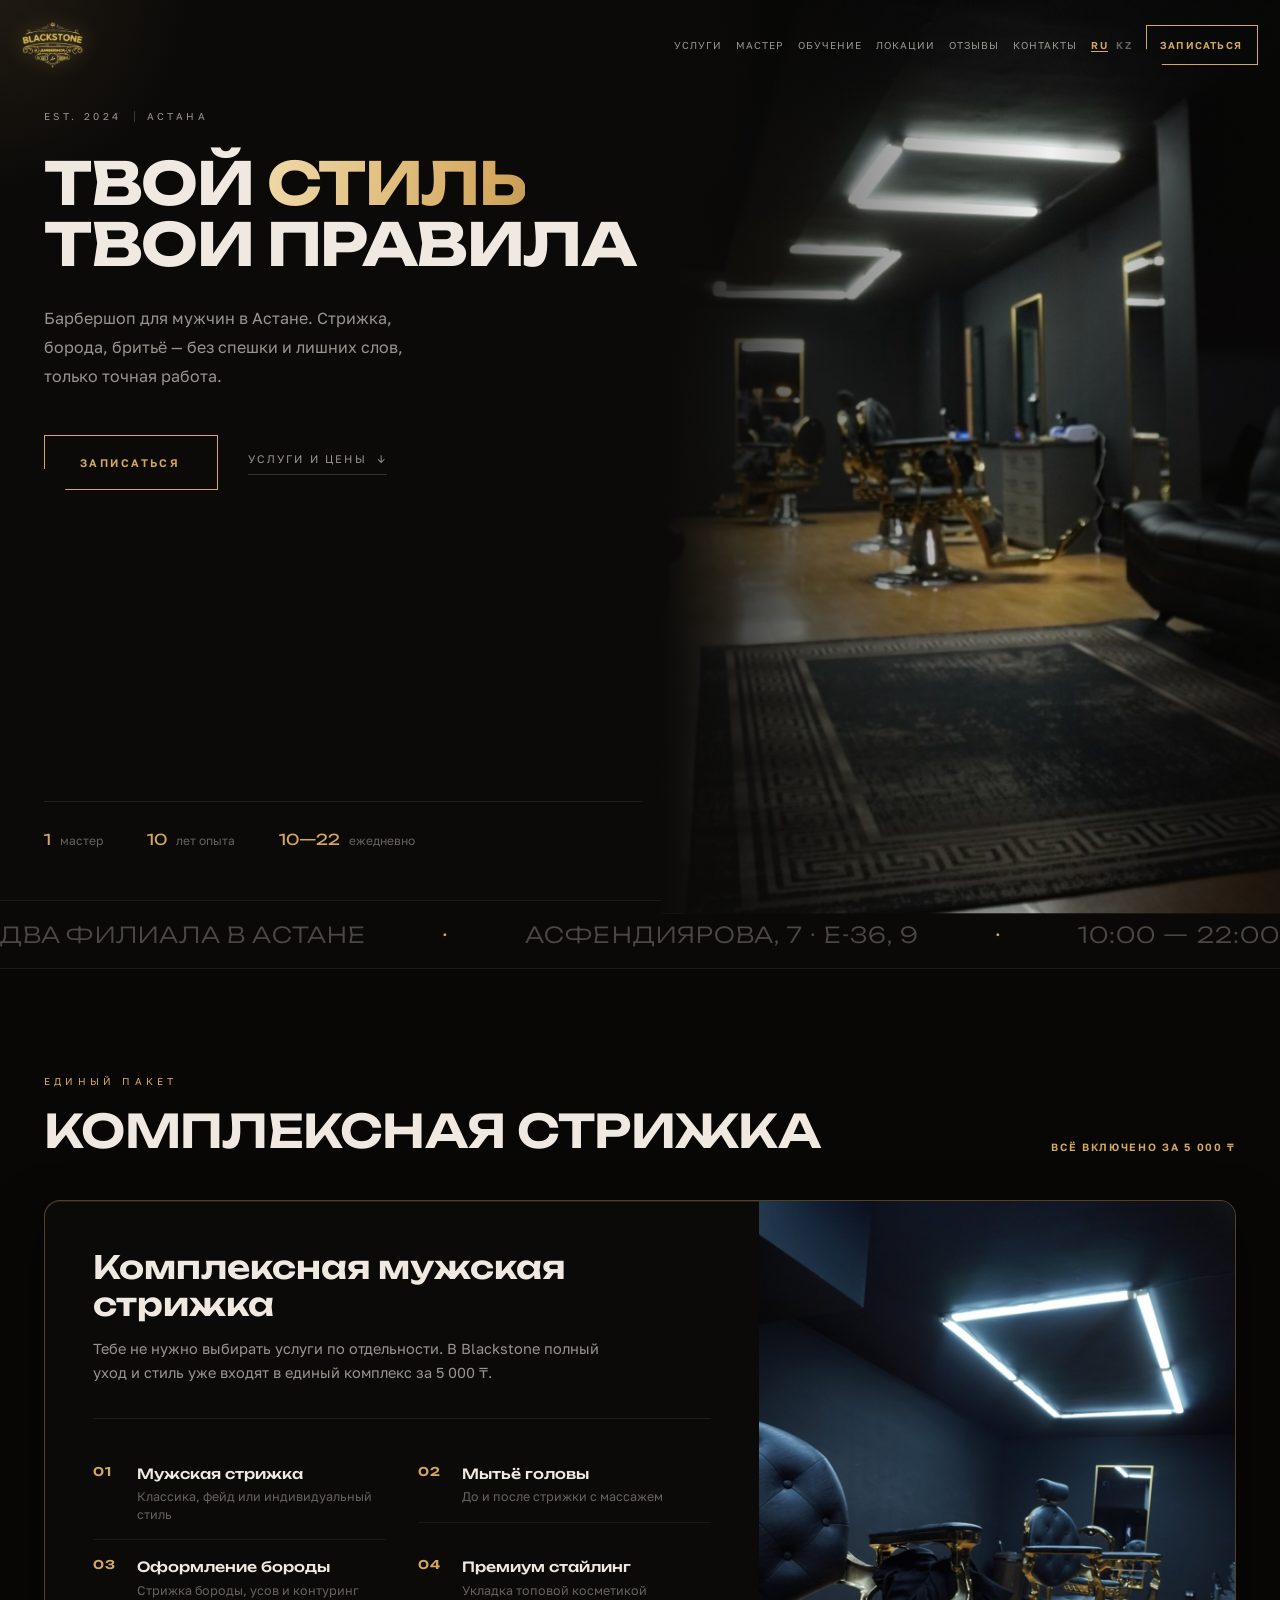
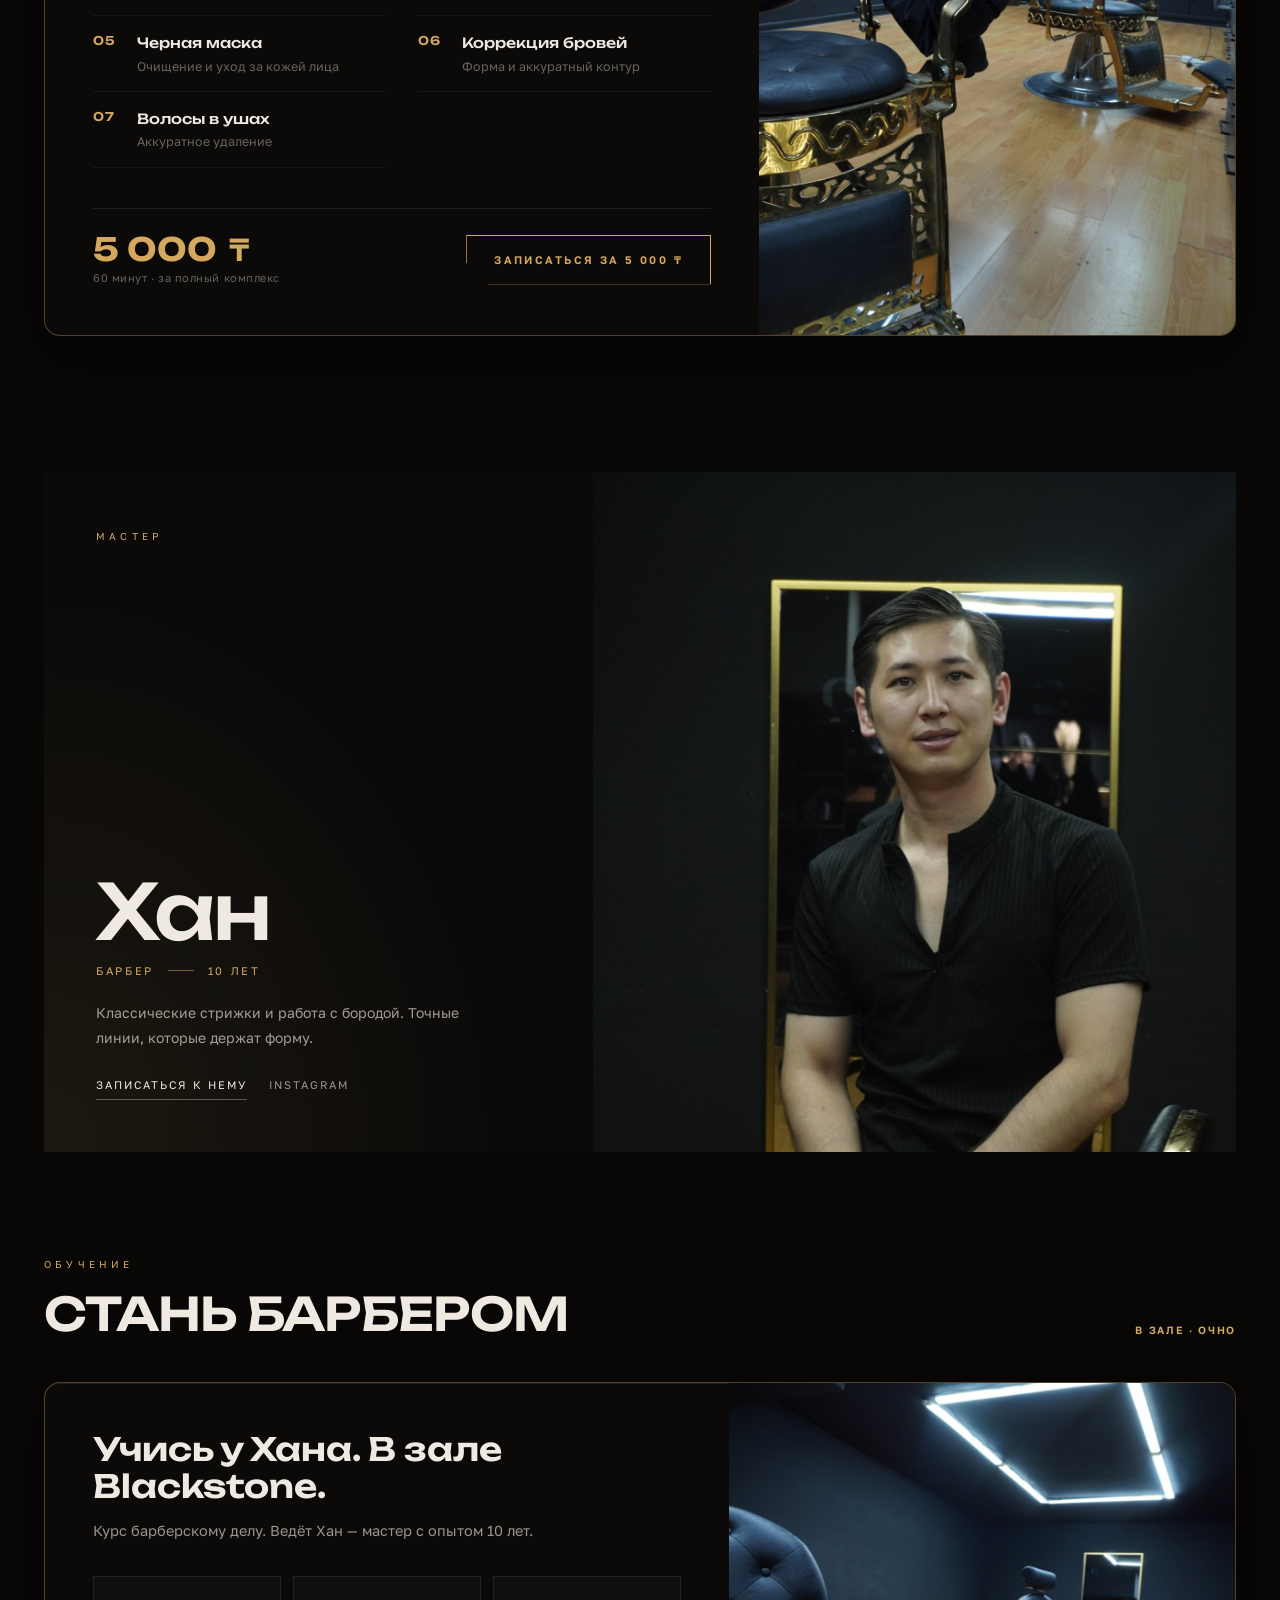
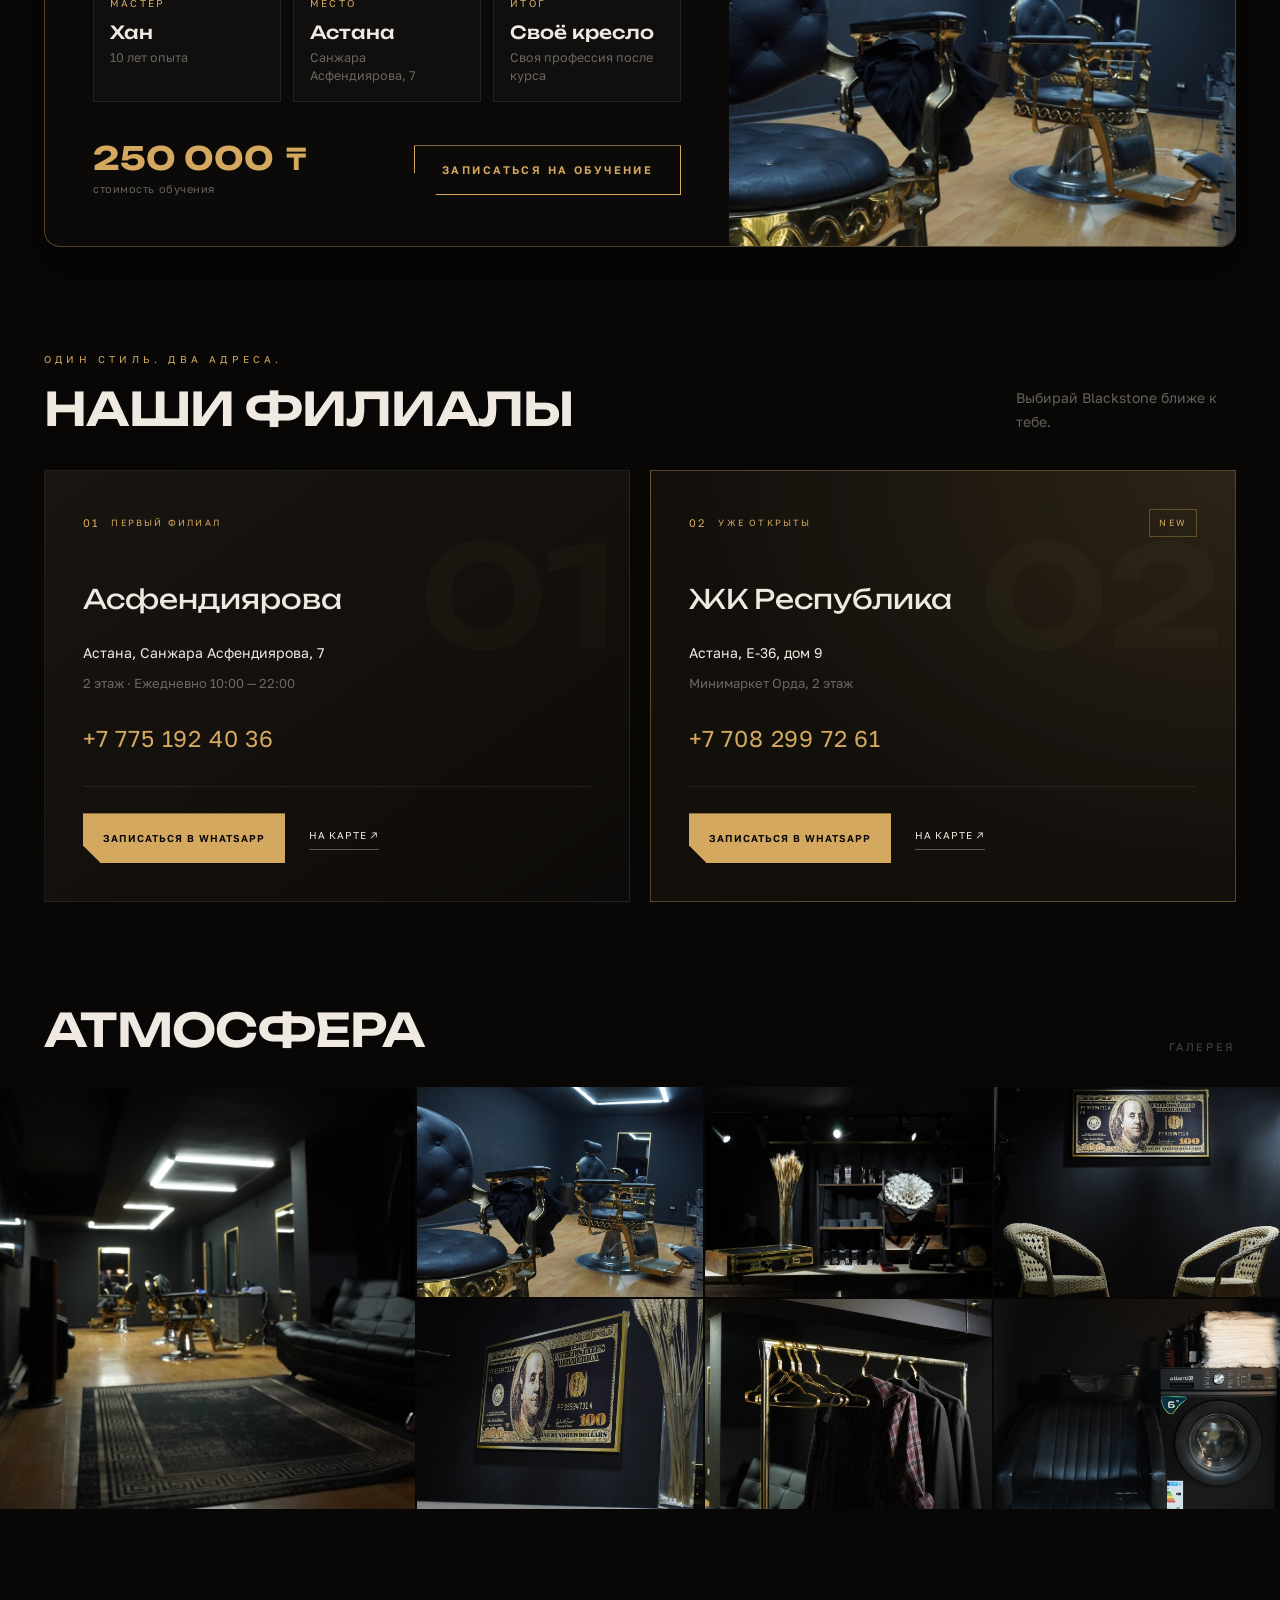
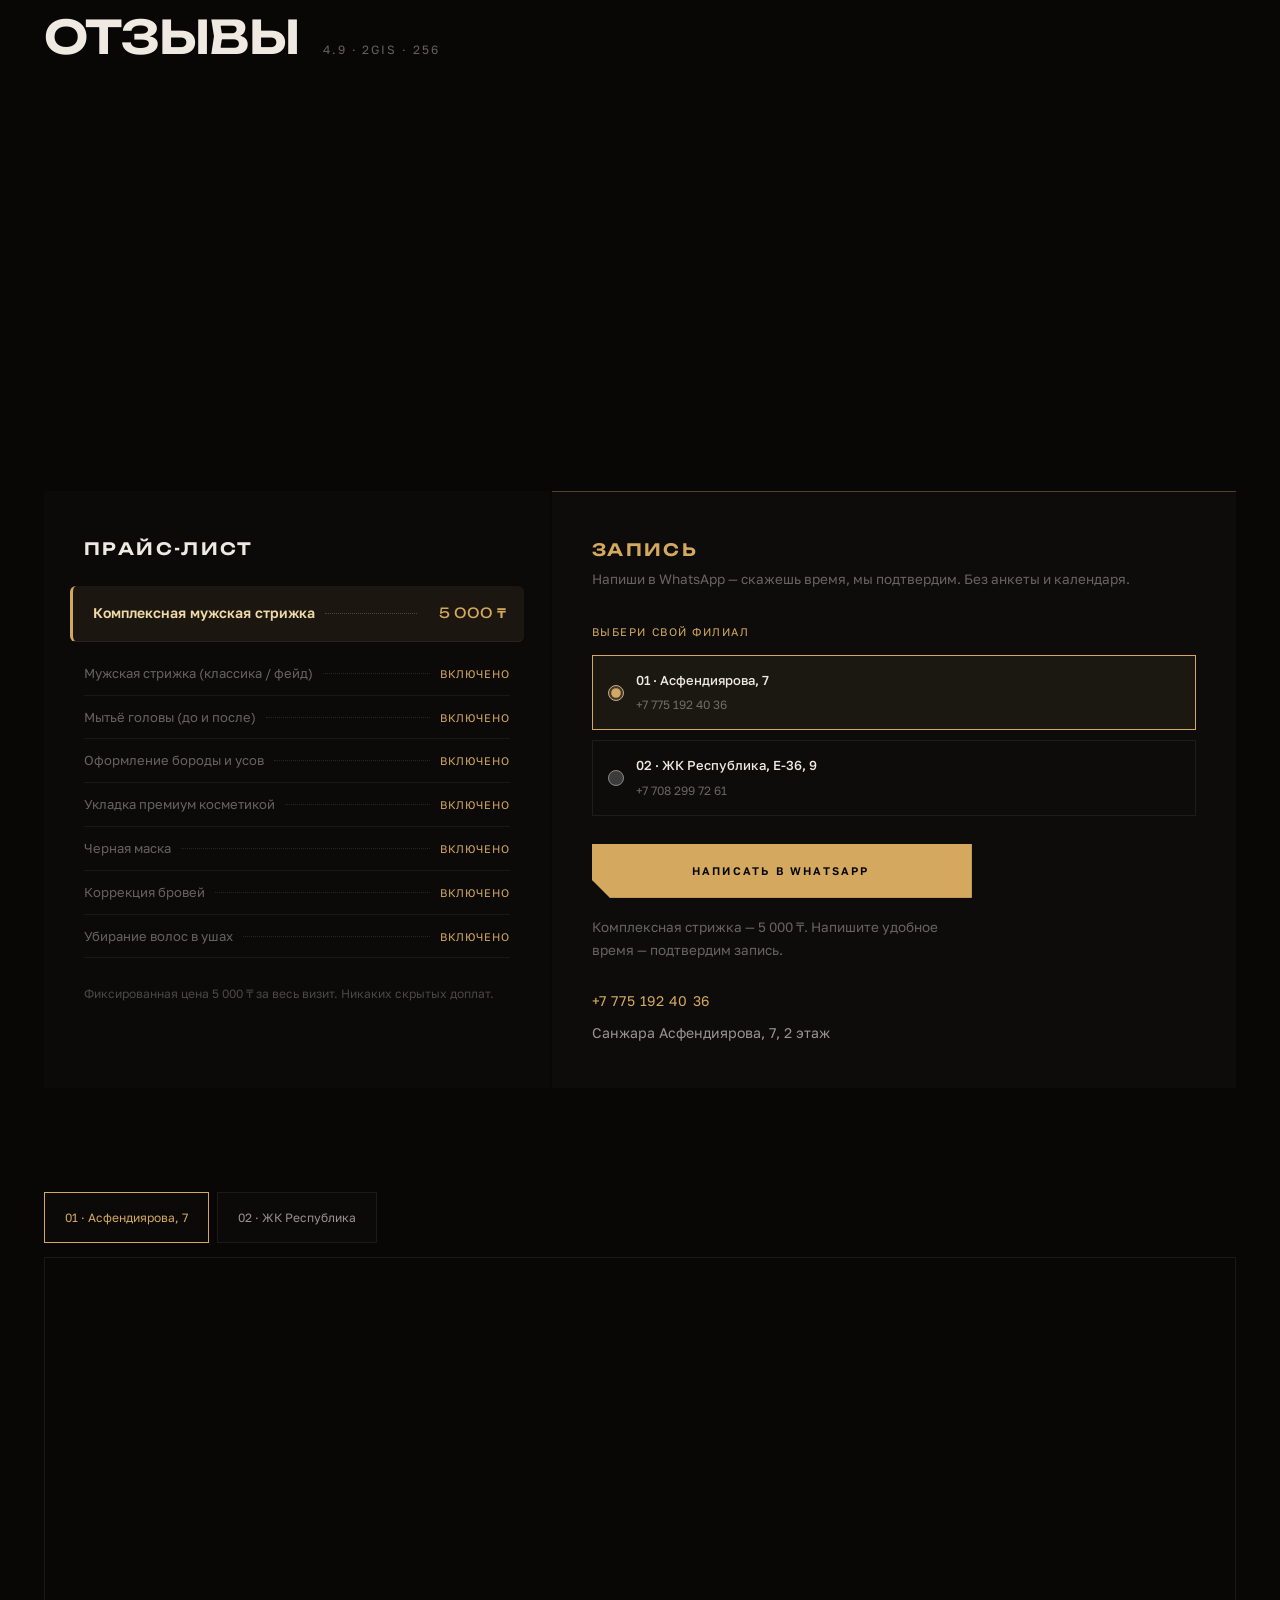
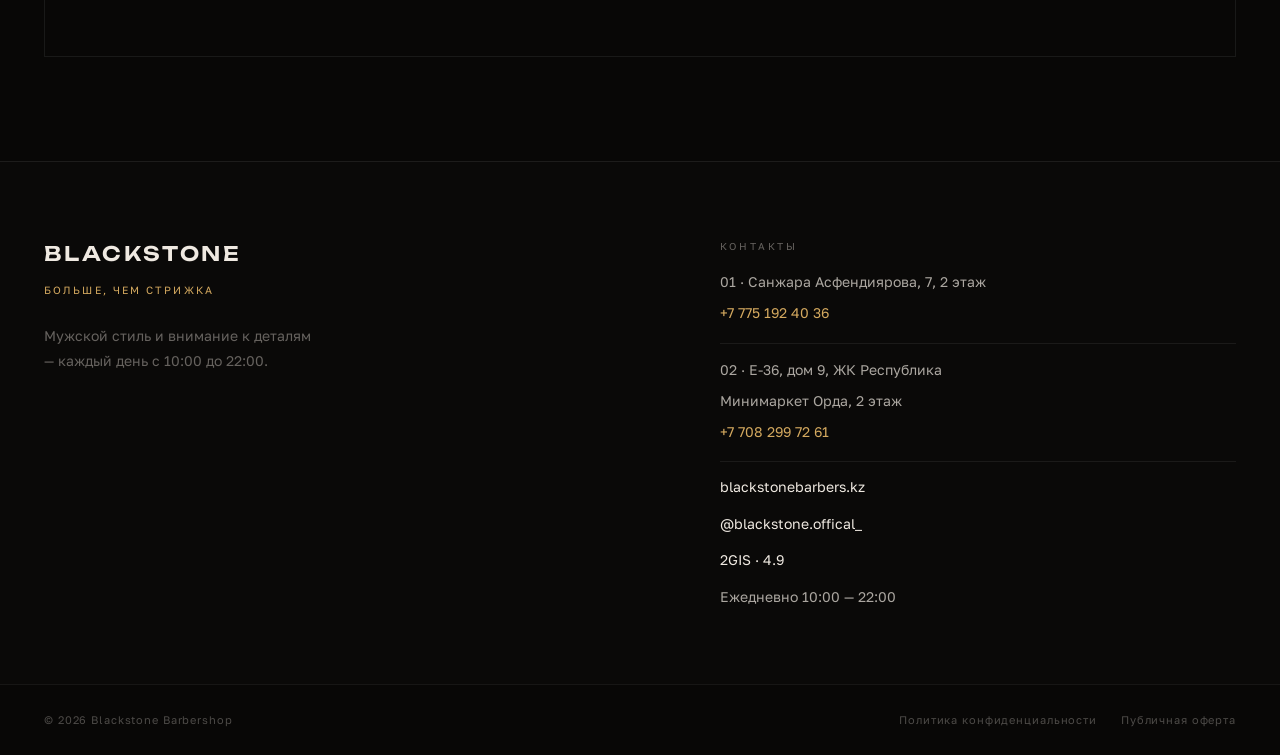
==== commit 76a4c3f9: "Correct second branch phone number to 72 61" ====
--- a/index.html
+++ b/index.html
@@ -49,7 +49,7 @@
   <meta property="og:image:alt" content="Интерьер барбершопа Blackstone в Астане">
   <meta name="twitter:card" content="summary_large_image">
   <meta name="twitter:title" content="Blackstone — барбершоп в Астане | стрижка 5 000 ₸">
-  <meta name="twitter:description" content="Blackstone: Асфендиярова, 7 — +7 775 192 40 36; Е-36, 9 — +7 708 299 71 61.">
+  <meta name="twitter:description" content="Blackstone: Асфендиярова, 7 — +7 775 192 40 36; Е-36, 9 — +7 708 299 72 61.">
   <meta name="twitter:image" content="https://blackstonebarbers.kz/images/og.jpg">
   <script type="application/ld+json">
   {
@@ -161,7 +161,7 @@
         "@id": "https://blackstonebarbers.kz/#republic",
         "name": "Blackstone — ЖК Республика",
         "url": "https://blackstonebarbers.kz/#locations",
-        "telephone": "+77082997161",
+        "telephone": "+77082997261",
         "address": {
           "@type": "PostalAddress",
           "streetAddress": "Е-36, дом 9, ЖК Республика, Минимаркет Орда, 2 этаж",
@@ -170,7 +170,7 @@
         },
         "potentialAction": {
           "@type": "ReserveAction",
-          "target": "https://wa.me/77082997161"
+          "target": "https://wa.me/77082997261"
         }
       }
     ]
@@ -452,8 +452,8 @@
       <h3 class="branch-title" data-kz="ЖК Республика">ЖК Республика</h3>
       <p class="branch-address" data-kz="Астана, Е-36 көшесі, 9-үй">Астана, Е-36, дом 9</p>
       <p class="branch-detail" data-kz="«Орда» минимаркеті, 2-қабат">Минимаркет Орда, 2 этаж</p>
-      <a class="branch-phone" href="tel:+77082997161">+7 708 299 71 61</a>
-      <div class="branch-actions"><a href="https://wa.me/77082997161" class="btn-gold" data-wa data-branch="2" target="_blank" rel="noopener" data-kz="WhatsApp-қа жазылу">Записаться в WhatsApp</a>
+      <a class="branch-phone" href="tel:+77082997261">+7 708 299 72 61</a>
+      <div class="branch-actions"><a href="https://wa.me/77082997261" class="btn-gold" data-wa data-branch="2" target="_blank" rel="noopener" data-kz="WhatsApp-қа жазылу">Записаться в WhatsApp</a>
       <a href="#map" class="loc-link" data-map-branch="2" data-kz="Картадан көру ↗">На карте ↗</a></div>
     </article>
   </div>
@@ -562,7 +562,7 @@
     <p class="book-subtitle" data-kz="WhatsApp-қа жаз — уақытты бір минутта таңдаймыз. Форма мен күнтізбе жоқ.">Напиши в WhatsApp — скажешь время, мы подтвердим. Без анкеты и календаря.</p>
     <fieldset class="branch-picker"><legend data-kz="Филиалды таңдаңыз">Выбери свой филиал</legend>
       <label class="branch-option"><input type="radio" name="branch" value="1" checked><span><strong>01 · Асфендиярова, 7</strong><small>+7 775 192 40 36</small></span></label>
-      <label class="branch-option"><input type="radio" name="branch" value="2"><span><strong data-kz="02 · ЖК Республика, Е-36, 9">02 · ЖК Республика, Е-36, 9</strong><small>+7 708 299 71 61</small></span></label>
+      <label class="branch-option"><input type="radio" name="branch" value="2"><span><strong data-kz="02 · ЖК Республика, Е-36, 9">02 · ЖК Республика, Е-36, 9</strong><small>+7 708 299 72 61</small></span></label>
     </fieldset>
     <a href="https://wa.me/77751924036" class="btn-gold" data-wa target="_blank" rel="noopener" data-kz="WhatsApp-қа жазу">Написать в WhatsApp</a>
     <p class="book-wa-note" data-kz="Кешенді қию — 5&nbsp;000&nbsp;₸. Қолайлы уақытты жазыңыз — жазылуды растаймыз.">Комплексная стрижка — 5&nbsp;000&nbsp;₸. Напишите удобное время — подтвердим запись.</p>
@@ -596,7 +596,7 @@
     <div class="contacts-label" data-kz="Байланыс">Контакты</div>
     <address class="contacts-info">
       <div class="contact-branch"><span data-kz="01 · Санжар Асфендияров, 7, 2-қабат">01 · Санжара Асфендиярова, 7, 2 этаж</span><a href="tel:+77751924036">+7 775 192 40 36</a></div>
-      <div class="contact-branch"><span data-kz="02 · Е-36, 9-үй, ЖК Республика">02 · Е-36, дом 9, ЖК Республика</span><span data-kz="«Орда» минимаркеті, 2-қабат">Минимаркет Орда, 2 этаж</span><a href="tel:+77082997161">+7 708 299 71 61</a></div>
+      <div class="contact-branch"><span data-kz="02 · Е-36, 9-үй, ЖК Республика">02 · Е-36, дом 9, ЖК Республика</span><span data-kz="«Орда» минимаркеті, 2-қабат">Минимаркет Орда, 2 этаж</span><a href="tel:+77082997261">+7 708 299 72 61</a></div>
       <a href="https://blackstonebarbers.kz/">blackstonebarbers.kz</a>
       <a href="https://www.instagram.com/blackstone.offical_/" target="_blank" rel="noopener">@blackstone.offical_</a>
       <a href="https://2gis.kz/astana/firm/70000001089808898" target="_blank" rel="noopener">2GIS · 4.9</a>
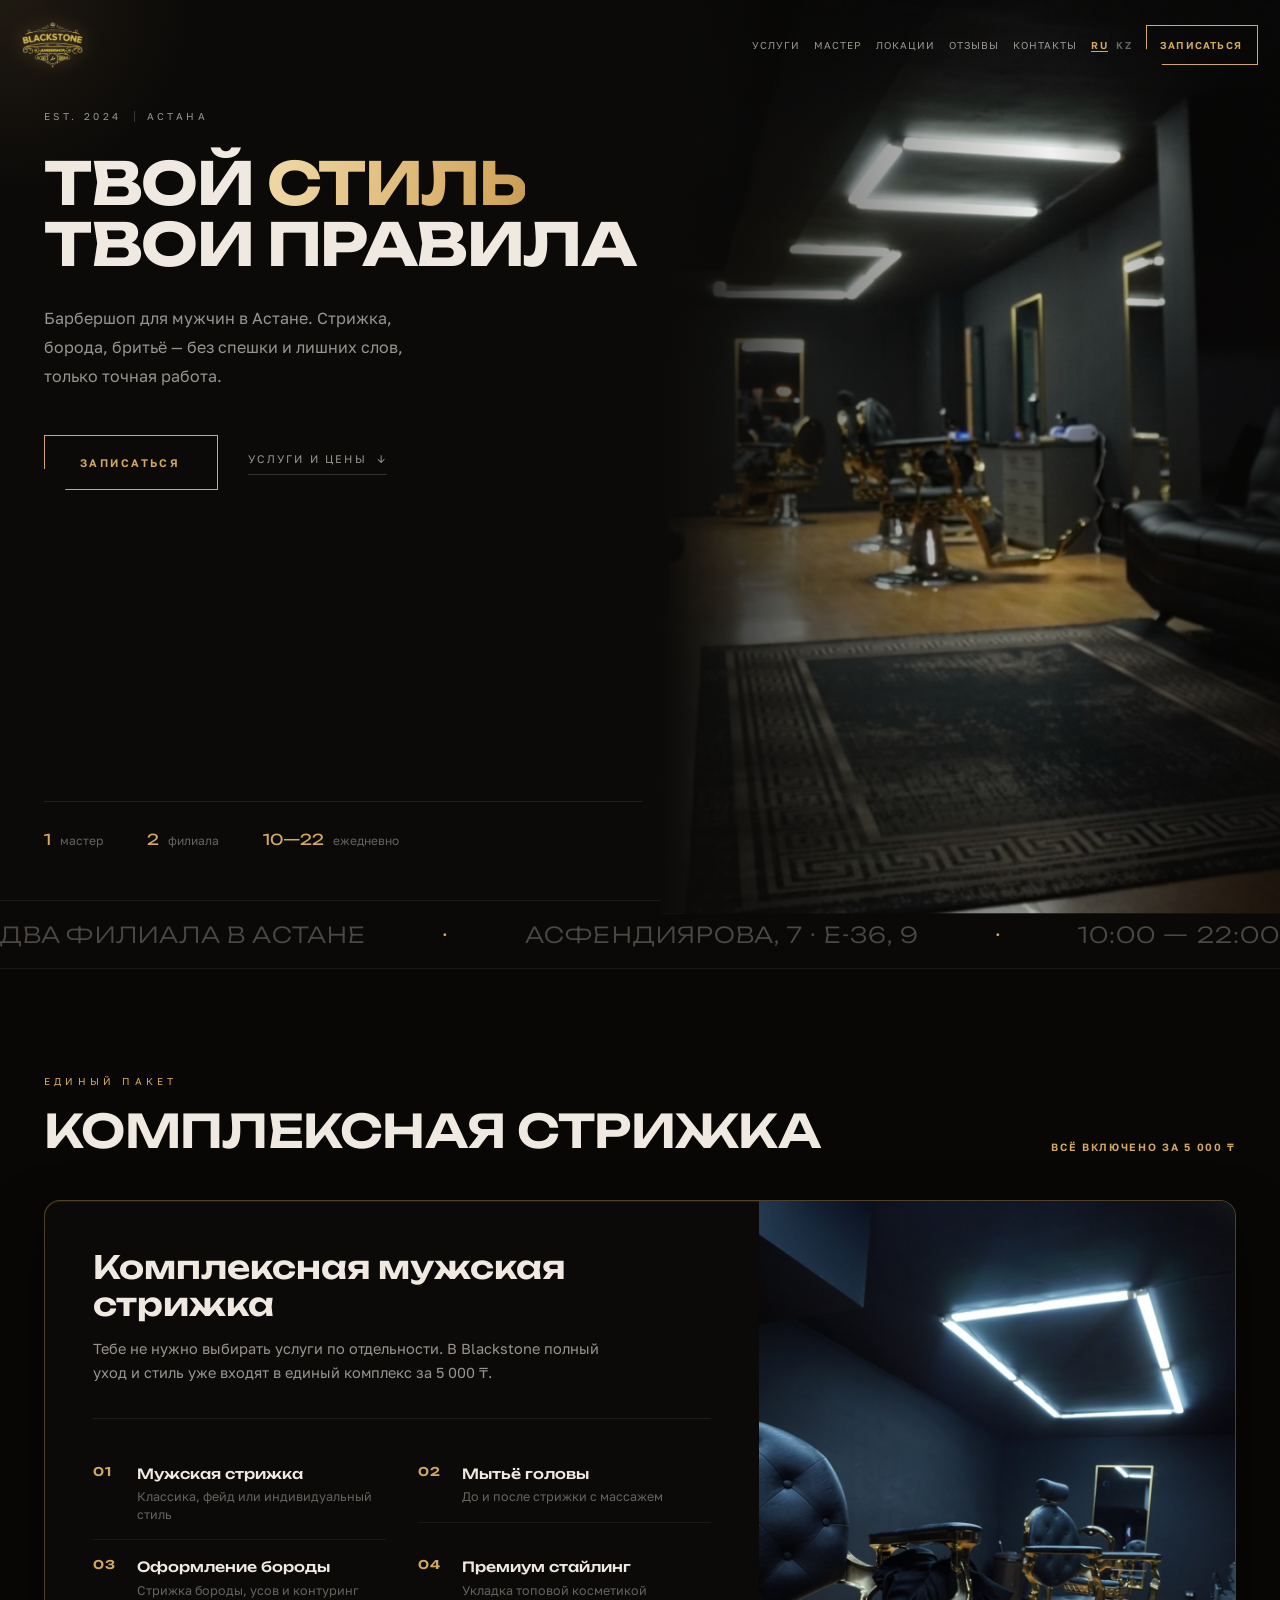
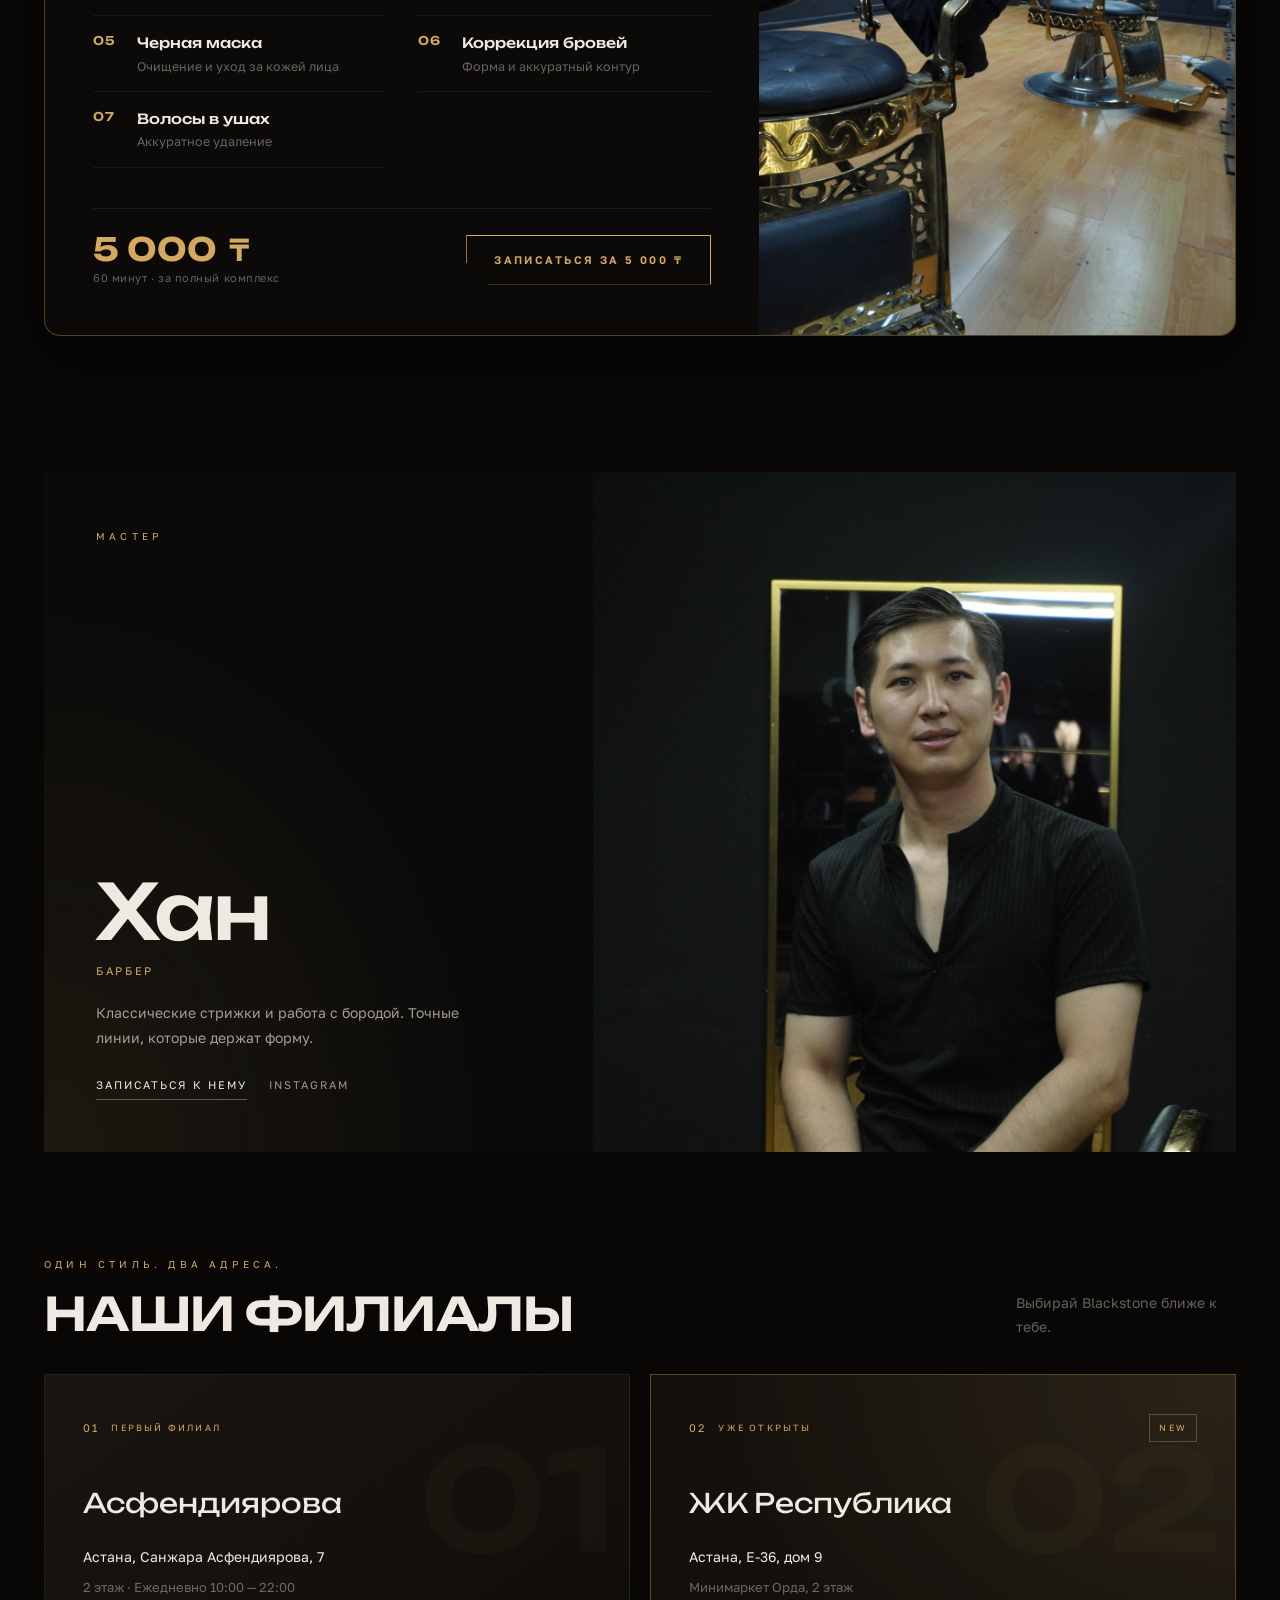
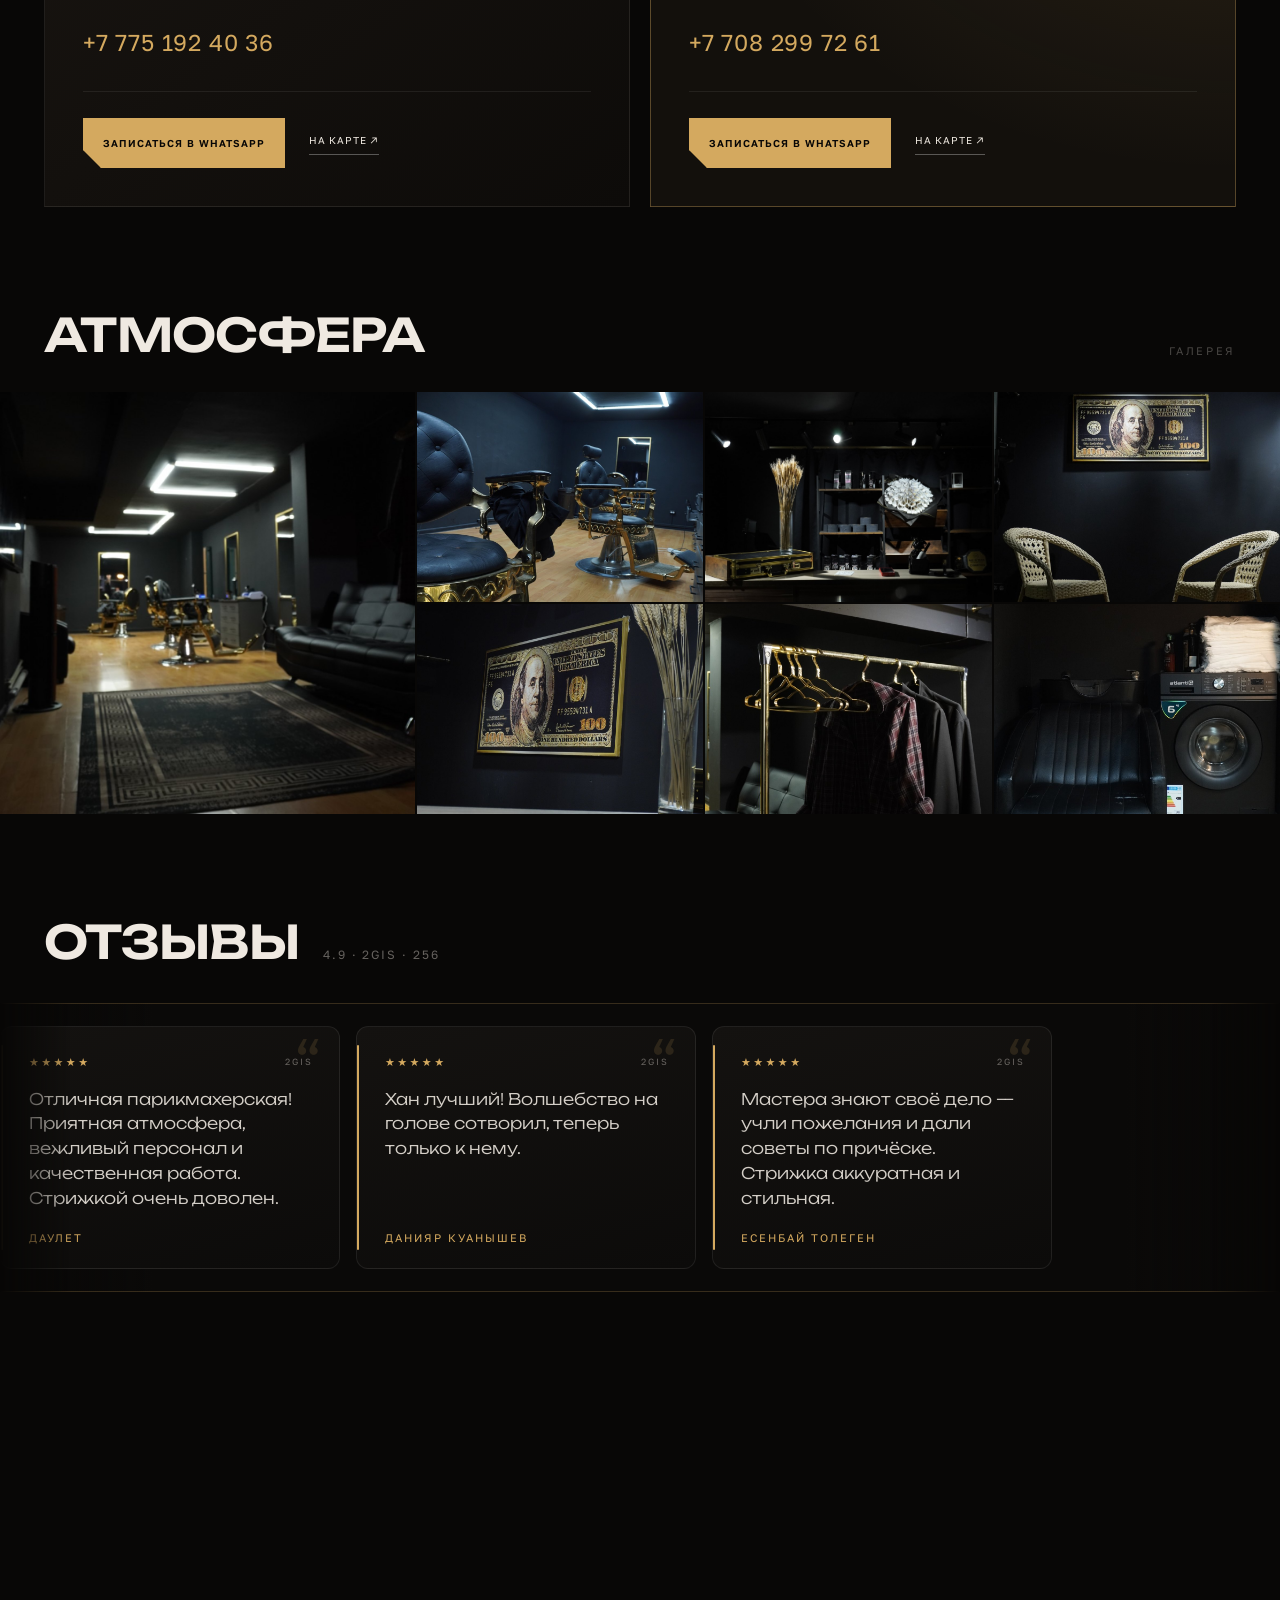
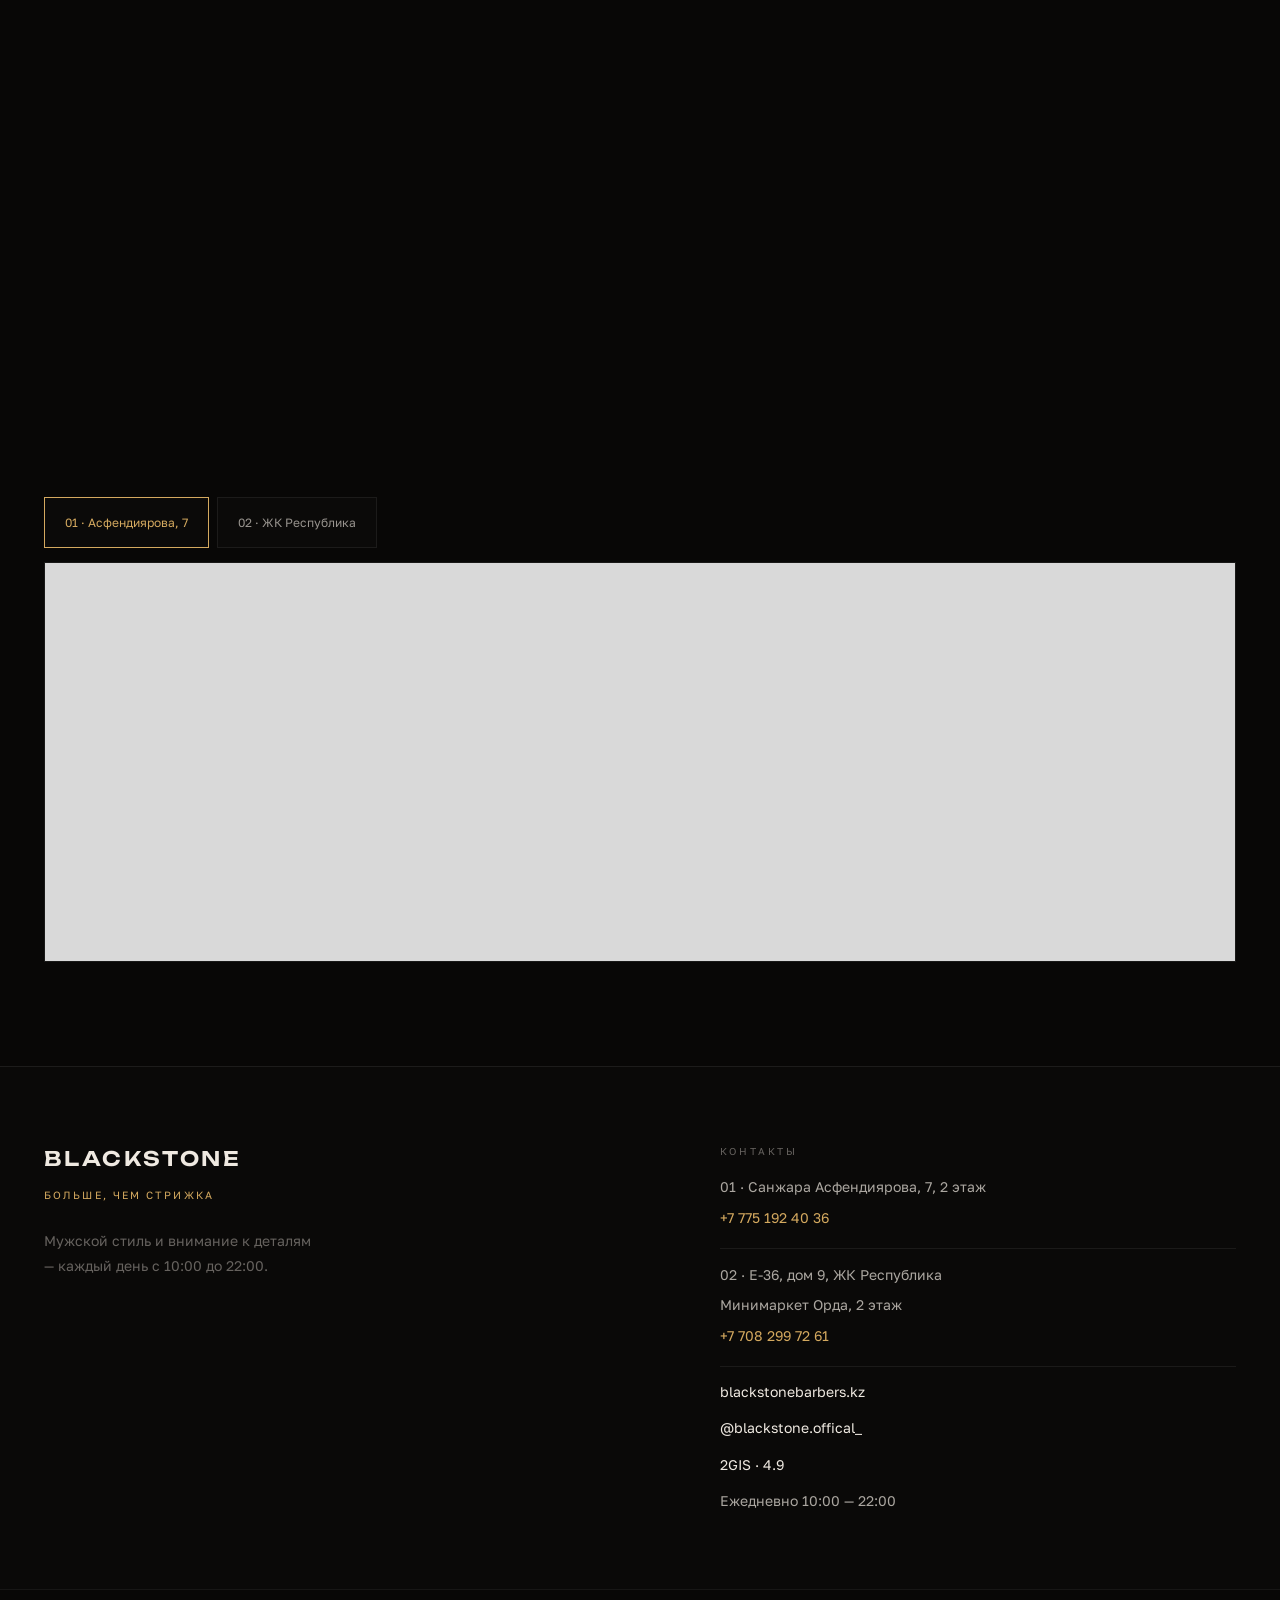
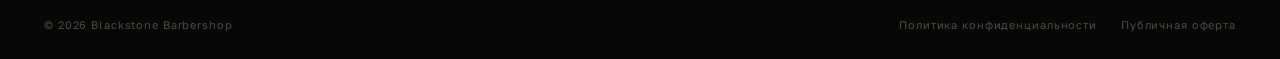
==== commit 3471ae74: "Remove training promotion and Khan experience claims" ====
--- a/index.html
+++ b/index.html
@@ -121,7 +121,7 @@
           "name": "Астана"
         },
         "knowsLanguage": ["ru", "kk"],
-        "knowsAbout": ["мужская стрижка", "фейд", "оформление бороды", "бритьё", "барбершоп Астана", "обучение барберов"],
+        "knowsAbout": ["мужская стрижка", "фейд", "оформление бороды", "бритьё", "барбершоп Астана"],
         "employee": [
           { "@type": "Person", "name": "Хан", "jobTitle": "Барбер" }
         ],
@@ -134,14 +134,6 @@
               "name": "Комплексная мужская стрижка",
               "description": "Стрижка (классика / фейд), мытьё головы, борода и усы, премиум-стайлинг, чёрная маска, коррекция бровей, волосы в ушах. 60 минут.",
               "price": "5000",
-              "priceCurrency": "KZT",
-              "availability": "https://schema.org/InStock"
-            },
-            {
-              "@type": "Offer",
-              "name": "Обучение барбера",
-              "description": "Курс барберскому делу в зале Blackstone, Астана. Ведёт мастер Хан.",
-              "price": "250000",
               "priceCurrency": "KZT",
               "availability": "https://schema.org/InStock"
             }
@@ -199,7 +191,6 @@
   <nav class="nav-links" id="nav-links">
     <a href="#services" data-kz="Қызметтер">Услуги</a>
     <a href="#masters" data-kz="Шебер">Мастер</a>
-    <a href="#academy" data-kz="Оқыту">Обучение</a>
     <a href="#locations" data-kz="Локациялар">Локации</a>
     <a href="#reviews" data-kz="Пікірлер">Отзывы</a>
     <a href="#contacts" data-kz="Байланыс">Контакты</a>
@@ -227,7 +218,6 @@
   <nav>
     <a href="#services" data-kz="Қызметтер">Услуги</a>
     <a href="#masters" data-kz="Шебер">Мастер</a>
-    <a href="#academy" data-kz="Оқыту">Обучение</a>
     <a href="#locations" data-kz="Локациялар">Локации</a>
     <a href="#reviews" data-kz="Пікірлер">Отзывы</a>
     <a href="#contacts" data-kz="Байланыс">Контакты</a>
@@ -259,7 +249,7 @@
     </div>
     <div class="hero-stats" data-reveal data-delay=".22">
       <span><span class="stat-num">1</span><span data-kz="шебер">мастер</span></span>
-      <span><span class="stat-num">10</span><span data-kz="жылдан астам тәжірибе">лет опыта</span></span>
+      <span><span class="stat-num">2</span><span data-kz="филиал">филиала</span></span>
       <span><span class="stat-num">10—22</span><span data-kz="күн сайын">ежедневно</span></span>
     </div>
   </div>
@@ -271,8 +261,8 @@
 <!-- ===== MARQUEE ===== -->
 <div class="marquee-wrap">
   <div class="marquee-track">
-    <span><span data-kz="Астанадағы екі филиал">Два филиала в Астане</span><span class="sep">·</span><span>Асфендиярова, 7 · Е-36, 9</span><span class="sep">·</span><span>10:00 — 22:00</span><span class="sep">·</span><span data-kz="WhatsApp-та жазылу">Запись в WhatsApp</span><span class="sep">·</span><span data-kz="Барберге оқыту · 250&nbsp;000&nbsp;₸">Обучение барбера · 250&nbsp;000&nbsp;₸</span><span class="sep">·</span></span>
-    <span><span data-kz="Астанадағы екі филиал">Два филиала в Астане</span><span class="sep">·</span><span>Асфендиярова, 7 · Е-36, 9</span><span class="sep">·</span><span>10:00 — 22:00</span><span class="sep">·</span><span data-kz="WhatsApp-та жазылу">Запись в WhatsApp</span><span class="sep">·</span><span data-kz="Барберге оқыту · 250&nbsp;000&nbsp;₸">Обучение барбера · 250&nbsp;000&nbsp;₸</span><span class="sep">·</span></span>
+    <span><span data-kz="Астанадағы екі филиал">Два филиала в Астане</span><span class="sep">·</span><span>Асфендиярова, 7 · Е-36, 9</span><span class="sep">·</span><span>10:00 — 22:00</span><span class="sep">·</span><span data-kz="WhatsApp-та жазылу">Запись в WhatsApp</span><span class="sep">·</span></span>
+    <span><span data-kz="Астанадағы екі филиал">Два филиала в Астане</span><span class="sep">·</span><span>Асфендиярова, 7 · Е-36, 9</span><span class="sep">·</span><span>10:00 — 22:00</span><span class="sep">·</span><span data-kz="WhatsApp-та жазылу">Запись в WhatsApp</span><span class="sep">·</span></span>
   </div>
 </div>
 
@@ -368,8 +358,6 @@
       <h2 class="master-name">Хан</h2>
       <div class="master-role">
         <span data-kz="Барбер">Барбер</span>
-        <span class="line"></span>
-        <span data-kz="10 жыл тәжірибе">10 лет</span>
       </div>
       <p class="master-desc" data-kz="Классикалық шаш қию және сақалмен жұмыс. Пішінді ұстап тұратын нақты сызықтар.">Классические стрижки и работа с бородой. Точные линии, которые держат форму.</p>
       <div class="master-links">
@@ -379,53 +367,6 @@
     </div>
     <div class="master-photo" data-reveal data-delay=".08">
       <img src="images/master_alexey.jpg" alt="Хан — барбер Blackstone" loading="lazy">
-    </div>
-  </div>
-</section>
-
-<!-- ===== ACADEMY ===== -->
-<section class="academy" id="academy">
-  <div class="academy-header">
-    <div>
-      <div class="section-label" data-kz="ОҚЫТУ">ОБУЧЕНИЕ</div>
-      <h2 class="section-title" data-reveal data-kz="БАРБЕР БОЛ">СТАНЬ БАРБЕРОМ</h2>
-    </div>
-    <span class="services-note" data-reveal data-delay=".05" data-kz="Залда · очно">В зале · очно</span>
-  </div>
-
-  <div class="academy-card" data-reveal>
-    <div class="academy-main">
-      <h3 class="academy-title" data-kz="Ханнан үйрен. Blackstone залында.">Учись у Хана. В зале Blackstone.</h3>
-      <p class="academy-desc" data-kz="Барберлік курсы. Жүргізеді — Хан, 10 жыл тәжірибесі бар шебер.">Курс барберскому делу. Ведёт Хан — мастер с опытом 10 лет.</p>
-
-      <ul class="academy-facts">
-        <li>
-          <span class="academy-k" data-kz="Шебер">Мастер</span>
-          <span class="academy-v">Хан</span>
-          <span class="academy-s" data-kz="10 жыл тәжірибе">10 лет опыта</span>
-        </li>
-        <li>
-          <span class="academy-k" data-kz="Орын">Место</span>
-          <span class="academy-v">Астана</span>
-          <span class="academy-s">Санжара Асфендиярова, 7</span>
-        </li>
-        <li>
-          <span class="academy-k" data-kz="Нәтиже">Итог</span>
-          <span class="academy-v" data-kz="Өз креслоң">Своё кресло</span>
-          <span class="academy-s" data-kz="Курс соңында өз мамандығың">Своя профессия после курса</span>
-        </li>
-      </ul>
-
-      <div class="academy-action">
-        <div class="academy-price">
-          <span class="price-val">250&nbsp;000&nbsp;<span class="currency">₸</span></span>
-          <span class="price-lbl" data-kz="оқыту құны">стоимость обучения</span>
-        </div>
-        <a href="https://wa.me/77751924036" class="btn-primary btn-hero-book" data-wa data-wa-intent="course" target="_blank" rel="noopener" data-kz="Оқытуға жазылу">Записаться на обучение</a>
-      </div>
-    </div>
-    <div class="academy-media">
-      <img src="images/atmosphere_1.jpg" alt="Зал Blackstone, где проходит обучение" loading="lazy">
     </div>
   </div>
 </section>
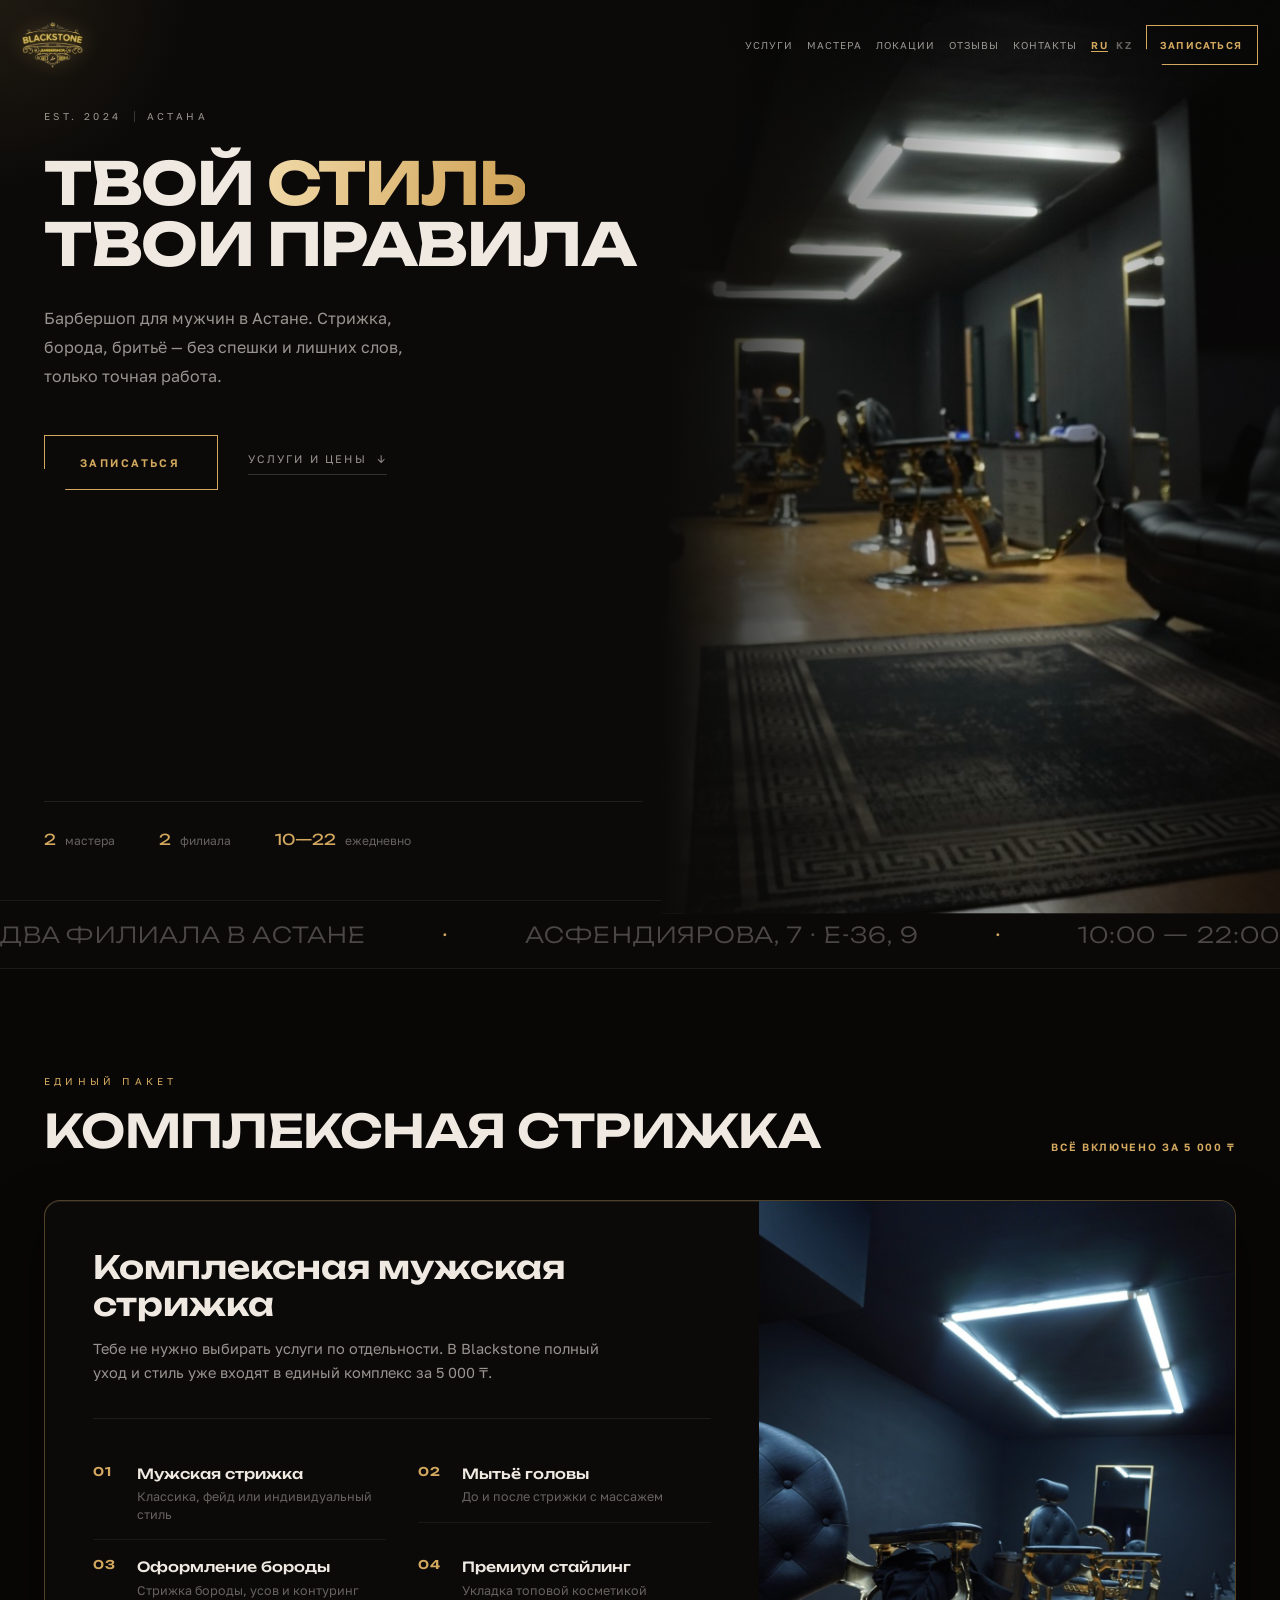
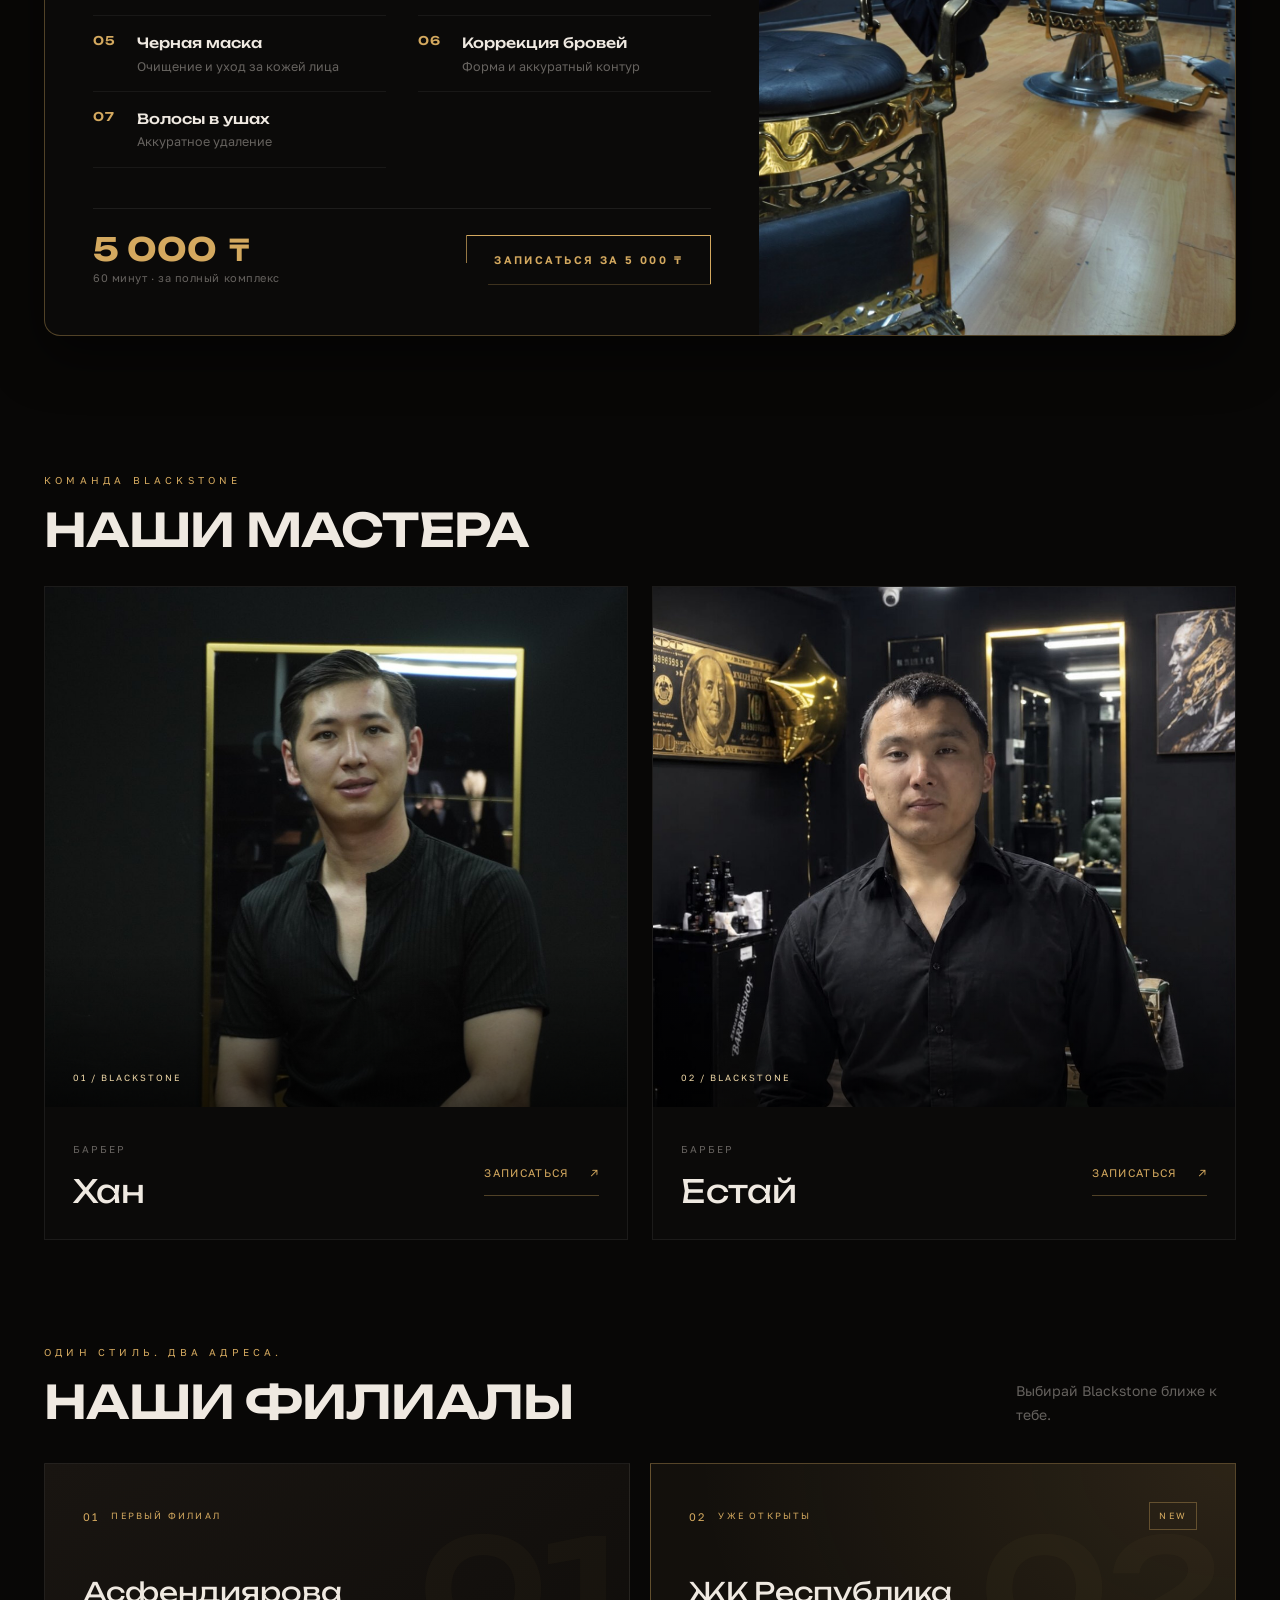
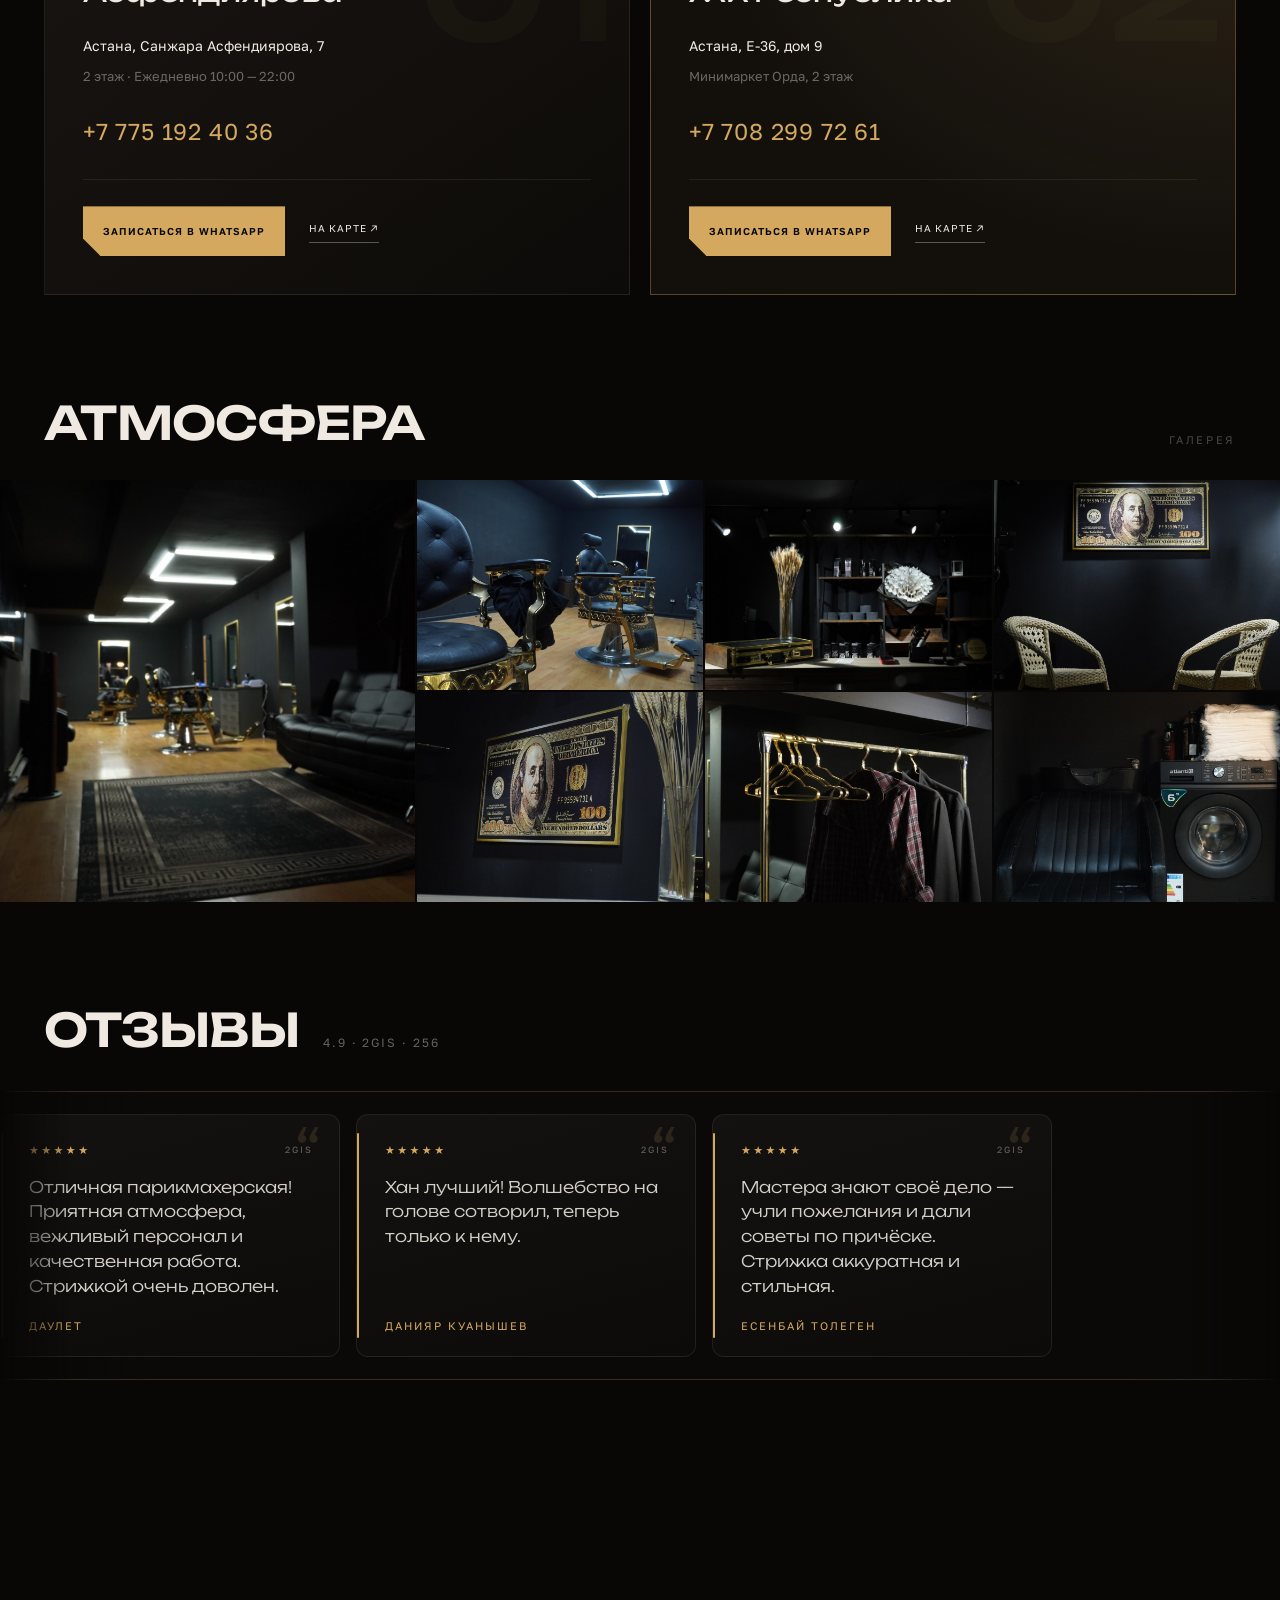
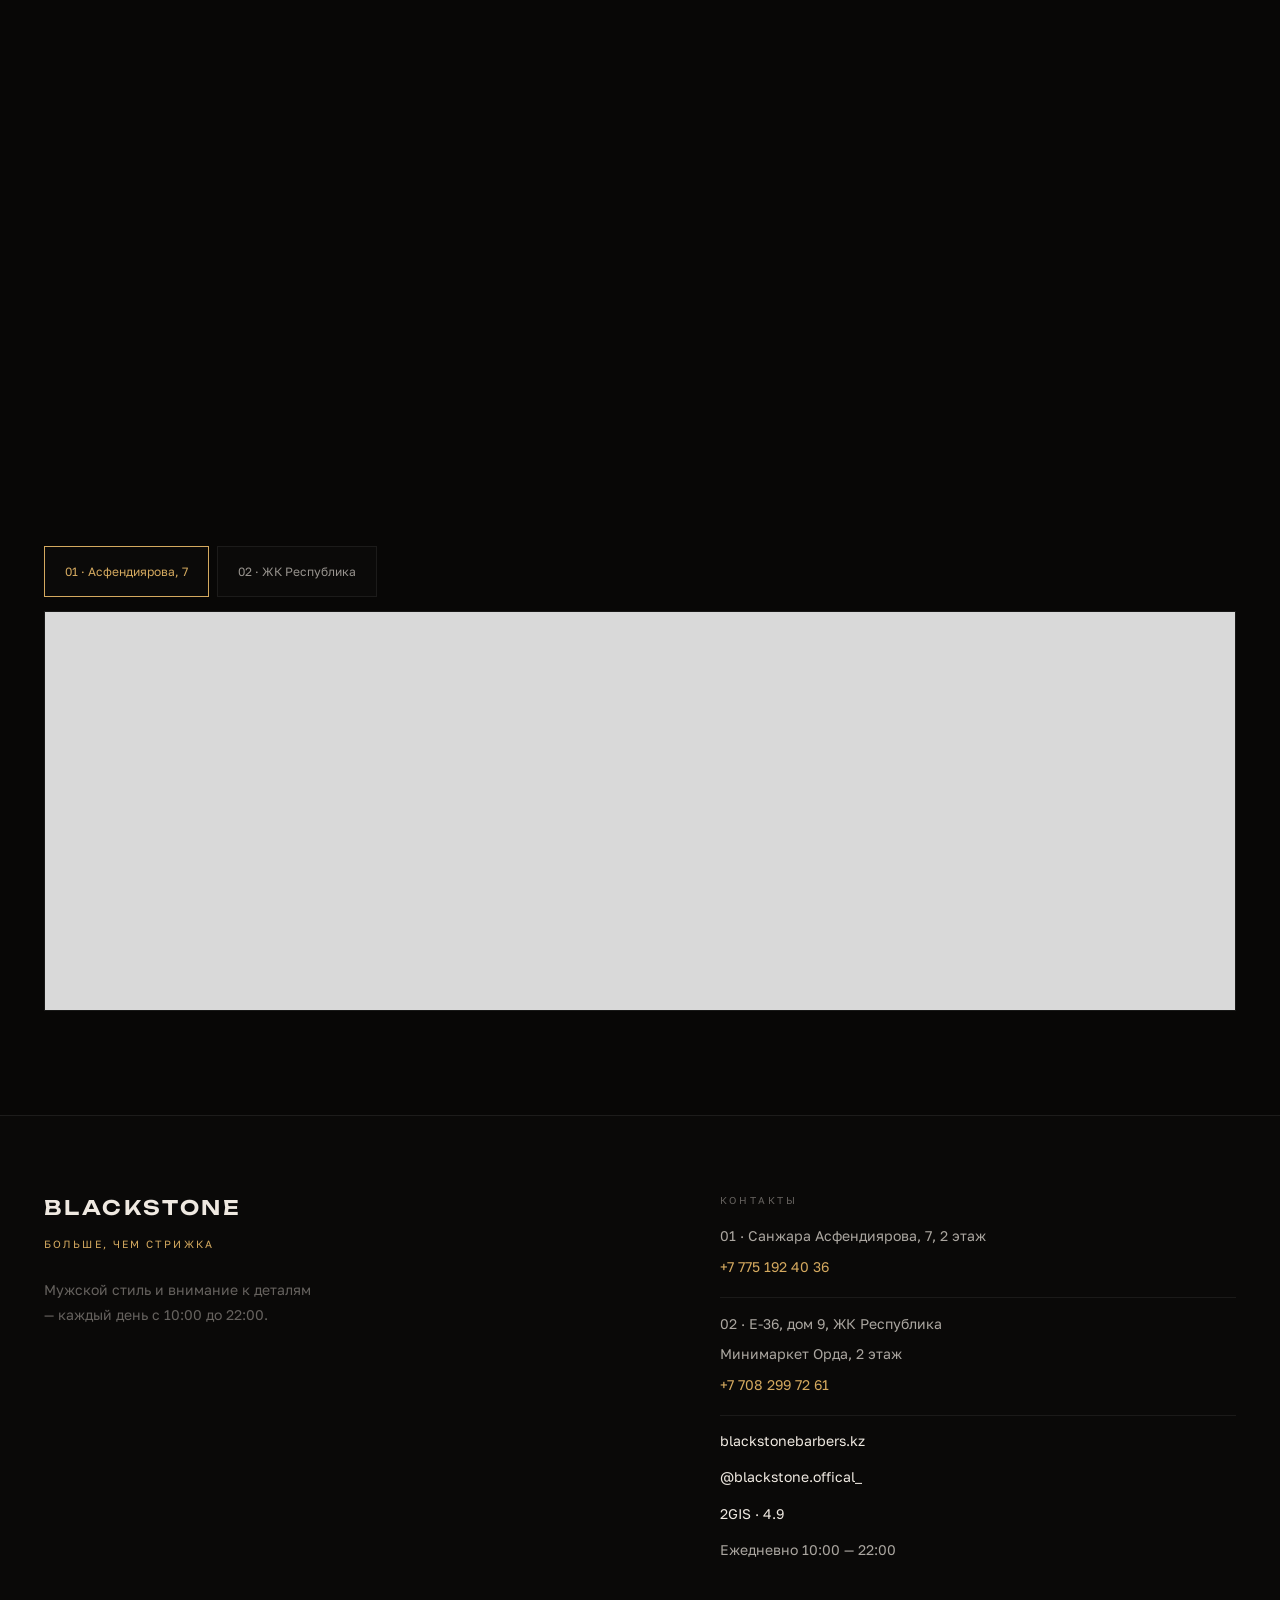
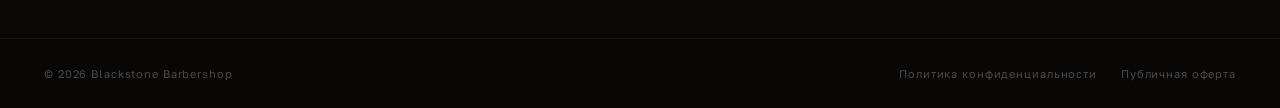
==== commit 6a697fce: "Add branch selection dialog and barber Estay" ====
--- a/index.html
+++ b/index.html
@@ -123,7 +123,8 @@
         "knowsLanguage": ["ru", "kk"],
         "knowsAbout": ["мужская стрижка", "фейд", "оформление бороды", "бритьё", "барбершоп Астана"],
         "employee": [
-          { "@type": "Person", "name": "Хан", "jobTitle": "Барбер" }
+          { "@type": "Person", "name": "Хан", "jobTitle": "Барбер" },
+          { "@type": "Person", "name": "Естай", "jobTitle": "Барбер" }
         ],
         "hasOfferCatalog": {
           "@type": "OfferCatalog",
@@ -190,7 +191,7 @@
   </a>
   <nav class="nav-links" id="nav-links">
     <a href="#services" data-kz="Қызметтер">Услуги</a>
-    <a href="#masters" data-kz="Шебер">Мастер</a>
+    <a href="#masters" data-kz="Шеберлер">Мастера</a>
     <a href="#locations" data-kz="Локациялар">Локации</a>
     <a href="#reviews" data-kz="Пікірлер">Отзывы</a>
     <a href="#contacts" data-kz="Байланыс">Контакты</a>
@@ -217,7 +218,7 @@
 <div class="mobile-menu" id="mobile-menu">
   <nav>
     <a href="#services" data-kz="Қызметтер">Услуги</a>
-    <a href="#masters" data-kz="Шебер">Мастер</a>
+    <a href="#masters" data-kz="Шеберлер">Мастера</a>
     <a href="#locations" data-kz="Локациялар">Локации</a>
     <a href="#reviews" data-kz="Пікірлер">Отзывы</a>
     <a href="#contacts" data-kz="Байланыс">Контакты</a>
@@ -248,7 +249,7 @@
       </a>
     </div>
     <div class="hero-stats" data-reveal data-delay=".22">
-      <span><span class="stat-num">1</span><span data-kz="шебер">мастер</span></span>
+      <span><span class="stat-num">2</span><span data-kz="шебер">мастера</span></span>
       <span><span class="stat-num">2</span><span data-kz="филиал">филиала</span></span>
       <span><span class="stat-num">10—22</span><span data-kz="күн сайын">ежедневно</span></span>
     </div>
@@ -352,22 +353,21 @@
 
 <!-- ===== MASTER ===== -->
 <section class="masters" id="masters">
-  <div class="master-feature">
-    <div class="master-copy" data-reveal>
-      <div class="section-label" data-kz="ШЕБЕР">МАСТЕР</div>
-      <h2 class="master-name">Хан</h2>
-      <div class="master-role">
-        <span data-kz="Барбер">Барбер</span>
+  <div class="section-label" data-kz="BLACKSTONE КОМАНДАСЫ">КОМАНДА BLACKSTONE</div>
+  <h2 class="section-title masters-heading" data-reveal data-kz="БІЗДІҢ ШЕБЕРЛЕР">НАШИ МАСТЕРА</h2>
+  <div class="masters-grid">
+    <article class="barber-card" data-reveal>
+      <div class="barber-portrait"><img src="images/master_alexey.jpg" alt="Хан — барбер Blackstone" loading="lazy"><span class="barber-number">01 / BLACKSTONE</span></div>
+      <div class="barber-info"><div><span class="barber-role" data-kz="Барбер">Барбер</span><h3>Хан</h3></div>
+        <a href="#booking" class="barber-book" data-book-master="Хан"><span data-kz="Жазылу">Записаться</span><span aria-hidden="true">↗</span></a>
       </div>
-      <p class="master-desc" data-kz="Классикалық шаш қию және сақалмен жұмыс. Пішінді ұстап тұратын нақты сызықтар.">Классические стрижки и работа с бородой. Точные линии, которые держат форму.</p>
-      <div class="master-links">
-        <a href="https://wa.me/77751924036" data-wa data-wa-master="Хан" target="_blank" rel="noopener" data-kz="Шеберге жазылу">Записаться к нему</a>
-        <a href="https://www.instagram.com/blackstone.offical_/" class="dim" target="_blank" rel="noopener">Instagram</a>
+    </article>
+    <article class="barber-card" data-reveal data-delay=".08">
+      <div class="barber-portrait"><img src="images/master_estay.jpg" alt="Естай — барбер Blackstone" loading="lazy"><span class="barber-number">02 / BLACKSTONE</span></div>
+      <div class="barber-info"><div><span class="barber-role" data-kz="Барбер">Барбер</span><h3>Естай</h3></div>
+        <a href="#booking" class="barber-book" data-book-master="Естай"><span data-kz="Жазылу">Записаться</span><span aria-hidden="true">↗</span></a>
       </div>
-    </div>
-    <div class="master-photo" data-reveal data-delay=".08">
-      <img src="images/master_alexey.jpg" alt="Хан — барбер Blackstone" loading="lazy">
-    </div>
+    </article>
   </div>
 </section>
 
@@ -501,16 +501,8 @@
   <div class="book-form book-wa" data-reveal data-delay=".06">
     <h3 class="book-title" data-kz="ЖАЗЫЛУ">ЗАПИСЬ</h3>
     <p class="book-subtitle" data-kz="WhatsApp-қа жаз — уақытты бір минутта таңдаймыз. Форма мен күнтізбе жоқ.">Напиши в WhatsApp — скажешь время, мы подтвердим. Без анкеты и календаря.</p>
-    <fieldset class="branch-picker"><legend data-kz="Филиалды таңдаңыз">Выбери свой филиал</legend>
-      <label class="branch-option"><input type="radio" name="branch" value="1" checked><span><strong>01 · Асфендиярова, 7</strong><small>+7 775 192 40 36</small></span></label>
-      <label class="branch-option"><input type="radio" name="branch" value="2"><span><strong data-kz="02 · ЖК Республика, Е-36, 9">02 · ЖК Республика, Е-36, 9</strong><small>+7 708 299 72 61</small></span></label>
-    </fieldset>
-    <a href="https://wa.me/77751924036" class="btn-gold" data-wa target="_blank" rel="noopener" data-kz="WhatsApp-қа жазу">Написать в WhatsApp</a>
-    <p class="book-wa-note" data-kz="Кешенді қию — 5&nbsp;000&nbsp;₸. Қолайлы уақытты жазыңыз — жазылуды растаймыз.">Комплексная стрижка — 5&nbsp;000&nbsp;₸. Напишите удобное время — подтвердим запись.</p>
-    <div class="book-wa-meta">
-      <a href="tel:+77751924036" data-selected-phone>+7 775 192 40 36</a>
-      <span data-selected-address>Санжара Асфендиярова, 7, 2 этаж</span>
-    </div>
+    <a href="#booking" class="btn-gold" data-kz="Филиалды таңдау →">Выбрать филиал →</a>
+    <p class="book-wa-note" data-kz="Кешенді қию — 5&nbsp;000&nbsp;₸. Филиалды таңдап, WhatsApp-қа жазыңыз — уақытты растаймыз.">Комплексная стрижка — 5&nbsp;000&nbsp;₸. Выбери филиал и напиши в WhatsApp — подтвердим удобное время.</p>
   </div>
 
 </section>
@@ -549,10 +541,10 @@
 
 <!-- ===== MOBILE FLOATING ACTION BAR ===== -->
 <div class="mobile-float-bar" id="mobile-float-bar">
-  <a href="tel:+77751924036" data-selected-phone class="float-btn float-call" aria-label="Позвонить">
+  <a href="#booking" data-book-action="call" class="float-btn float-call" aria-label="Позвонить">
     <svg width="18" height="18" viewBox="0 0 24 24" fill="none" stroke="currentColor" stroke-width="2"><path d="M22 16.92v3a2 2 0 0 1-2.18 2 19.79 19.79 0 0 1-8.63-3.07 19.5 19.5 0 0 1-6-6 19.79 19.79 0 0 1-3.07-8.67A2 2 0 0 1 4.11 2h3a2 2 0 0 1 2 1.72 12.84 12.84 0 0 0 .7 2.81 2 2 0 0 1-.45 2.11L8.09 9.91a16 16 0 0 0 6 6l1.27-1.27a2 2 0 0 1 2.11-.45 12.84 12.84 0 0 0 2.81.7A2 2 0 0 1 22 16.92z"/></svg>
   </a>
-  <a href="https://wa.me/77751924036" target="_blank" rel="noopener" class="float-btn float-wa" data-wa aria-label="WhatsApp">
+  <a href="#booking" class="float-btn float-wa" aria-label="WhatsApp">
     <svg width="19" height="19" viewBox="0 0 24 24" fill="currentColor"><path d="M.057 24l1.687-6.163c-1.041-1.804-1.588-3.849-1.587-5.946.003-6.556 5.338-11.891 11.893-11.891 3.181.001 6.167 1.24 8.413 3.488 2.245 2.248 3.481 5.236 3.48 8.414-.003 6.557-5.338 11.892-11.893 11.892-1.99-.001-3.951-.5-5.688-1.448l-6.205 1.654zm6.597-3.807c1.676.995 3.276 1.591 5.392 1.592 5.448 0 9.886-4.434 9.889-9.885.002-5.462-4.415-9.89-9.881-9.892-5.452 0-9.887 4.434-9.889 9.884-.001 2.225.651 3.891 1.746 5.634l-.999 3.648 3.742-.981zm11.387-5.464c-.074-.124-.272-.198-.57-.347-.297-.149-1.758-.868-2.031-.967-.272-.099-.47-.149-.669.149-.198.297-.768.967-.941 1.165-.173.198-.347.223-.644.074-.297-.149-1.255-.462-2.39-1.475-.883-.788-1.48-1.761-1.653-2.059-.173-.297-.018-.458.13-.606.134-.133.297-.347.446-.521.151-.172.2-.296.3-.495.099-.198.05-.372-.025-.521-.075-.148-.669-1.611-.916-2.206-.242-.579-.487-.501-.669-.51l-.57-.01c-.198 0-.52.074-.792.372s-1.04 1.016-1.04 2.479 1.065 2.876 1.213 3.074c.149.198 2.095 3.2 5.076 4.487.709.306 1.263.489 1.694.626.712.226 1.36.194 1.872.118.571-.085 1.758-.719 2.006-1.413.248-.695.248-1.29.173-1.414z"/></svg>
   </a>
   <a href="#booking" class="float-btn float-book">
@@ -570,6 +562,33 @@
   </span>
 </footer>
 
+<!-- Branch selection: no default branch, each action has an explicit destination. -->
+<dialog class="booking-dialog" id="booking-dialog" aria-labelledby="booking-dialog-title" aria-describedby="booking-dialog-desc">
+  <div class="booking-sheet">
+    <div class="sheet-handle" aria-hidden="true"></div>
+    <button class="booking-close" type="button" aria-label="Закрыть" data-kz-aria="Жабу">×</button>
+    <div class="section-label">BLACKSTONE / BOOKING</div>
+    <h2 id="booking-dialog-title" data-kz="Қайда кездесеміз?">Где встречаемся?</h2>
+    <p id="booking-dialog-desc" data-kz="Өзіңізге ыңғайлы филиалды таңдаңыз.">Выбери филиал, в который тебе удобно прийти.</p>
+    <p class="booking-master" hidden></p>
+    <div class="booking-destinations">
+      <a class="booking-destination" href="https://wa.me/77751924036" data-book-destination="1">
+        <span class="destination-top"><span class="destination-number">01</span><span class="destination-tag" data-kz="БІРІНШІ ФИЛИАЛ">ПЕРВЫЙ ФИЛИАЛ</span><span class="destination-arrow" aria-hidden="true">↗</span></span>
+        <strong data-kz="Асфендиярова, 7">Асфендиярова, 7</strong>
+        <span class="destination-address" data-kz="Санжар Асфендияров көшесі · 2-қабат">Улица Санжара Асфендиярова · 2 этаж</span>
+        <span class="destination-bottom"><span>+7 775 192 40 36</span><span class="destination-action">WhatsApp →</span></span>
+      </a>
+      <a class="booking-destination" href="https://wa.me/77082997261" data-book-destination="2">
+        <span class="destination-top"><span class="destination-number">02</span><span class="destination-tag" data-kz="ЖАҢА ФИЛИАЛ">НОВЫЙ ФИЛИАЛ</span><span class="destination-arrow" aria-hidden="true">↗</span></span>
+        <strong data-kz="ЖК Республика">ЖК Республика</strong>
+        <span class="destination-address" data-kz="Е-36, 9-үй · «Орда» минимаркеті, 2-қабат">Е-36, дом 9 · Минимаркет Орда, 2 этаж</span>
+        <span class="destination-bottom"><span>+7 708 299 72 61</span><span class="destination-action">WhatsApp →</span></span>
+      </a>
+    </div>
+    <p class="booking-footnote" data-kz="Бір қадам — WhatsApp-та жазылу.">Один шаг — и ты в WhatsApp для записи.</p>
+  </div>
+</dialog>
+
 <script src="script.js"></script>
 </body>
 </html>
--- a/styles.css
+++ b/styles.css
@@ -2581,3 +2581,59 @@
 @media (max-width:1100px) { .branch-card { padding:28px; } .branch-actions { flex-direction:column; align-items:flex-start; gap:20px; } }
 @media (max-width:900px) { .locations-heading { align-items:flex-start; flex-direction:column; gap:12px; margin-bottom:24px; } .locations-heading p { max-width:none; margin:0; } .locations-grid { grid-template-columns:1fr; gap:14px; } .branch-card { padding:26px 22px; border-radius:12px; } .branch-title { font-size:24px; margin-top:30px; } .branch-phone { font-size:22px; } .branch-actions { align-items:stretch; } .branch-actions .loc-link { align-self:flex-start; } .map-switch button { flex:1; padding:13px 10px; font-size:11px; line-height:1.6; } }
 .branch-index { min-height:29px; }
+
+/* Team portraits */
+.masters-heading { margin-bottom:32px; }
+.masters-grid { display:grid; grid-template-columns:repeat(2,minmax(0,1fr)); gap:24px; }
+.barber-card { overflow:hidden; border:1px solid var(--border); background:var(--bg-card); }
+.barber-portrait { position:relative; height:520px; overflow:hidden; background:#15120f; }
+.barber-portrait::after { content:''; position:absolute; inset:0; background:linear-gradient(transparent 70%,rgba(0,0,0,.65)); pointer-events:none; }
+.barber-portrait img { width:100%; height:100%; object-fit:cover; object-position:center 28%; transition:transform .7s; }
+.barber-card:hover .barber-portrait img { transform:scale(1.025); }
+.barber-number { position:absolute; bottom:22px; left:28px; z-index:1; font-size:9px; letter-spacing:.22em; color:var(--gold-light); }
+.barber-info { display:flex; justify-content:space-between; align-items:center; gap:18px; padding:28px; }
+.barber-role { color:var(--text-muted); font-size:10px; letter-spacing:.2em; text-transform:uppercase; }
+.barber-info h3 { font:400 32px var(--ff-heading); margin-top:10px; }
+.barber-book { display:flex; gap:20px; align-items:center; border-bottom:1px solid var(--border-gold); color:var(--gold); padding:14px 0; font-size:11px; text-transform:uppercase; letter-spacing:.12em; }
+/* Native dialog provides focus containment, Escape and an inert background. */
+.booking-dialog { position:fixed; inset:0; margin:auto; width:min(580px,calc(100% - 40px)); max-height:calc(100dvh - 48px); border:1px solid var(--border-gold); border-radius:20px; color:var(--text); background:#100e0b; padding:0; overflow:auto; overscroll-behavior:contain; box-shadow:0 30px 120px #000b; }
+.booking-dialog::backdrop { background:rgba(0,0,0,.76); backdrop-filter:blur(8px); }
+.booking-dialog[open] { animation:booking-enter .25s ease-out; }
+.booking-sheet { position:relative; padding:38px; background:radial-gradient(ellipse at 100% 0,rgba(212,169,95,.09),transparent 55%); }
+.booking-close { position:absolute; right:18px; top:15px; display:grid; place-items:center; width:44px; height:44px; border:1px solid var(--border); border-radius:50%; background:transparent; color:var(--text-dim); font:300 28px var(--ff-body); cursor:pointer; }
+.booking-close:hover { color:var(--gold); border-color:var(--border-gold); }
+.booking-sheet .section-label { font-size:9px; padding-right:35px; margin-bottom:20px; }
+.booking-sheet h2 { font:400 clamp(23px,4vw,30px)/1.3 var(--ff-heading); letter-spacing:-.04em; }
+#booking-dialog-desc { margin:13px 0 25px; font-size:13px; line-height:1.7; color:var(--text-dim); max-width:340px; }
+.booking-master { margin:-10px 0 18px; font-size:12px; color:var(--gold); }
+.booking-destinations { display:grid; gap:12px; }
+.booking-destination { display:block; padding:22px; border:1px solid rgba(212,169,95,.23); background:linear-gradient(130deg,rgba(212,169,95,.055),transparent); border-radius:12px; transition:border-color .2s,background .2s; }
+.booking-destination:hover { border-color:var(--gold); background:rgba(212,169,95,.10); color:var(--text); }
+.destination-top { display:flex; align-items:center; gap:12px; margin-bottom:17px; }
+.destination-number { font:400 16px var(--ff-heading); color:var(--gold); }
+.destination-tag { font-size:8px; letter-spacing:.18em; color:var(--text-muted); }
+.destination-arrow { margin-left:auto; color:var(--gold); font-size:24px; line-height:1; }
+.booking-destination strong { display:block; font:400 18px/1.5 var(--ff-heading); letter-spacing:-.03em; }
+.destination-address { display:block; margin-top:6px; font-size:12px; color:var(--text-dim); line-height:1.7; }
+.destination-bottom { display:flex; justify-content:space-between; align-items:center; gap:8px; margin-top:18px; padding-top:15px; border-top:1px solid var(--border); font-size:12px; color:var(--text-dim); }
+.destination-action { color:var(--gold); font-size:11px; white-space:nowrap; }
+.booking-footnote { text-align:center; margin-top:22px; font-size:11px; color:var(--text-muted); }
+.sheet-handle { display:none; }
+@keyframes booking-enter { from { opacity:0; transform:translateY(24px); } to { opacity:1; transform:translateY(0); } }
+@media(max-width:900px) { .barber-portrait { height:400px; } .barber-info { padding:22px; } }
+@media(max-width:600px) {
+ .masters-grid { grid-template-columns:1fr; gap:20px; }
+ .barber-card { border-radius:12px; } .barber-portrait { height:auto; aspect-ratio:4/4.5; }
+ .barber-info h3 { font-size:29px; } .barber-book { font-size:10px; gap:16px; }
+ .booking-dialog { inset:auto 0 0; margin:0; width:100%; max-height:calc(100dvh - 16px); border-radius:22px 22px 0 0; border-bottom:0; }
+ .booking-sheet { padding:30px 20px max(24px,env(safe-area-inset-bottom)); }
+ .sheet-handle { display:block; position:absolute; top:9px; left:calc(50% - 18px); width:36px; height:3px; border-radius:4px; background:rgba(212,169,95,.3); }
+ .booking-close { top:20px; right:15px; width:40px; height:40px; }
+ .booking-sheet .section-label { margin-bottom:18px; }
+ .booking-sheet h2 { font-size:26px; } #booking-dialog-desc { margin-bottom:20px; max-width:280px; }
+ .booking-destination { padding:18px; } .destination-top { margin-bottom:11px; }
+ .booking-destination strong { font-size:18px; } .destination-bottom { margin-top:14px; padding-top:12px; }
+ .booking-footnote { margin-top:18px; font-size:10px; }
+}
+@media(prefers-reduced-motion:reduce) { .booking-dialog[open] { animation:none; } .barber-portrait img { transition:none; } }
+@media(max-width:600px) { .booking-dialog { max-width:100%; } }
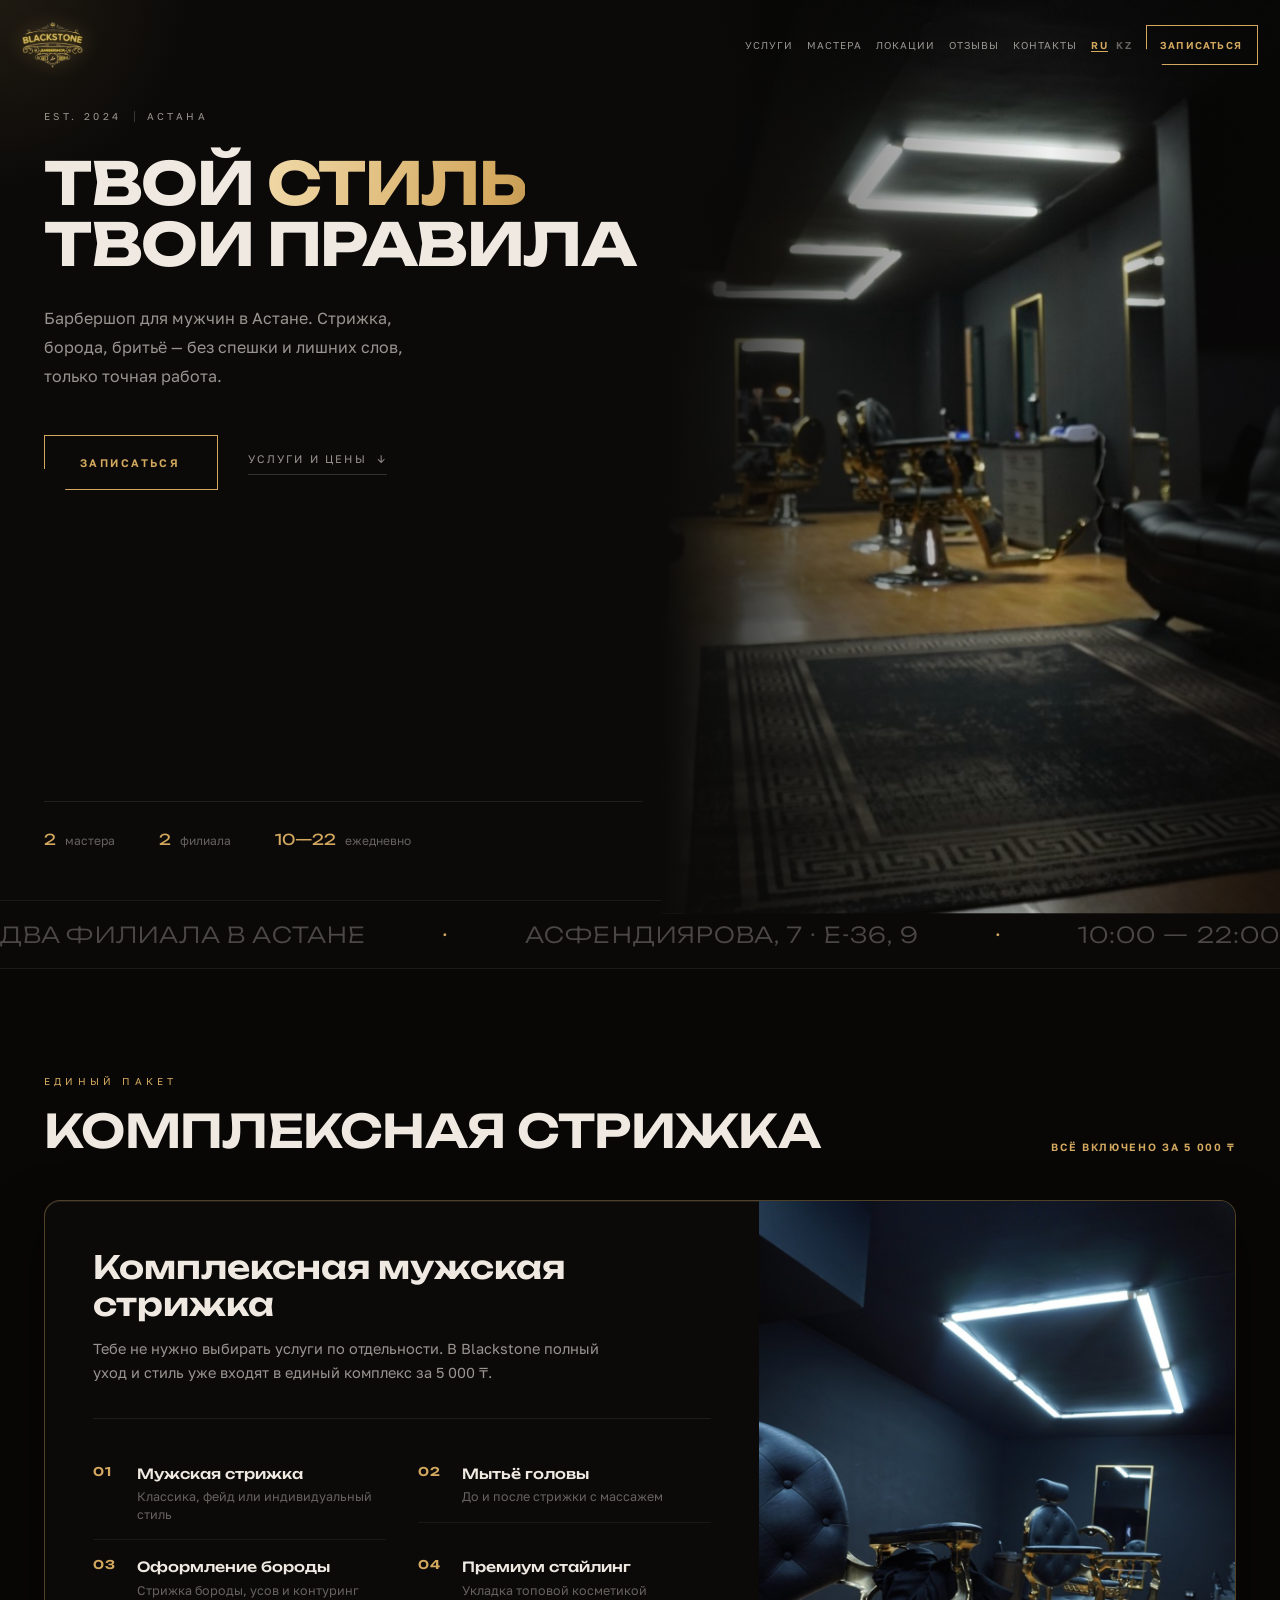
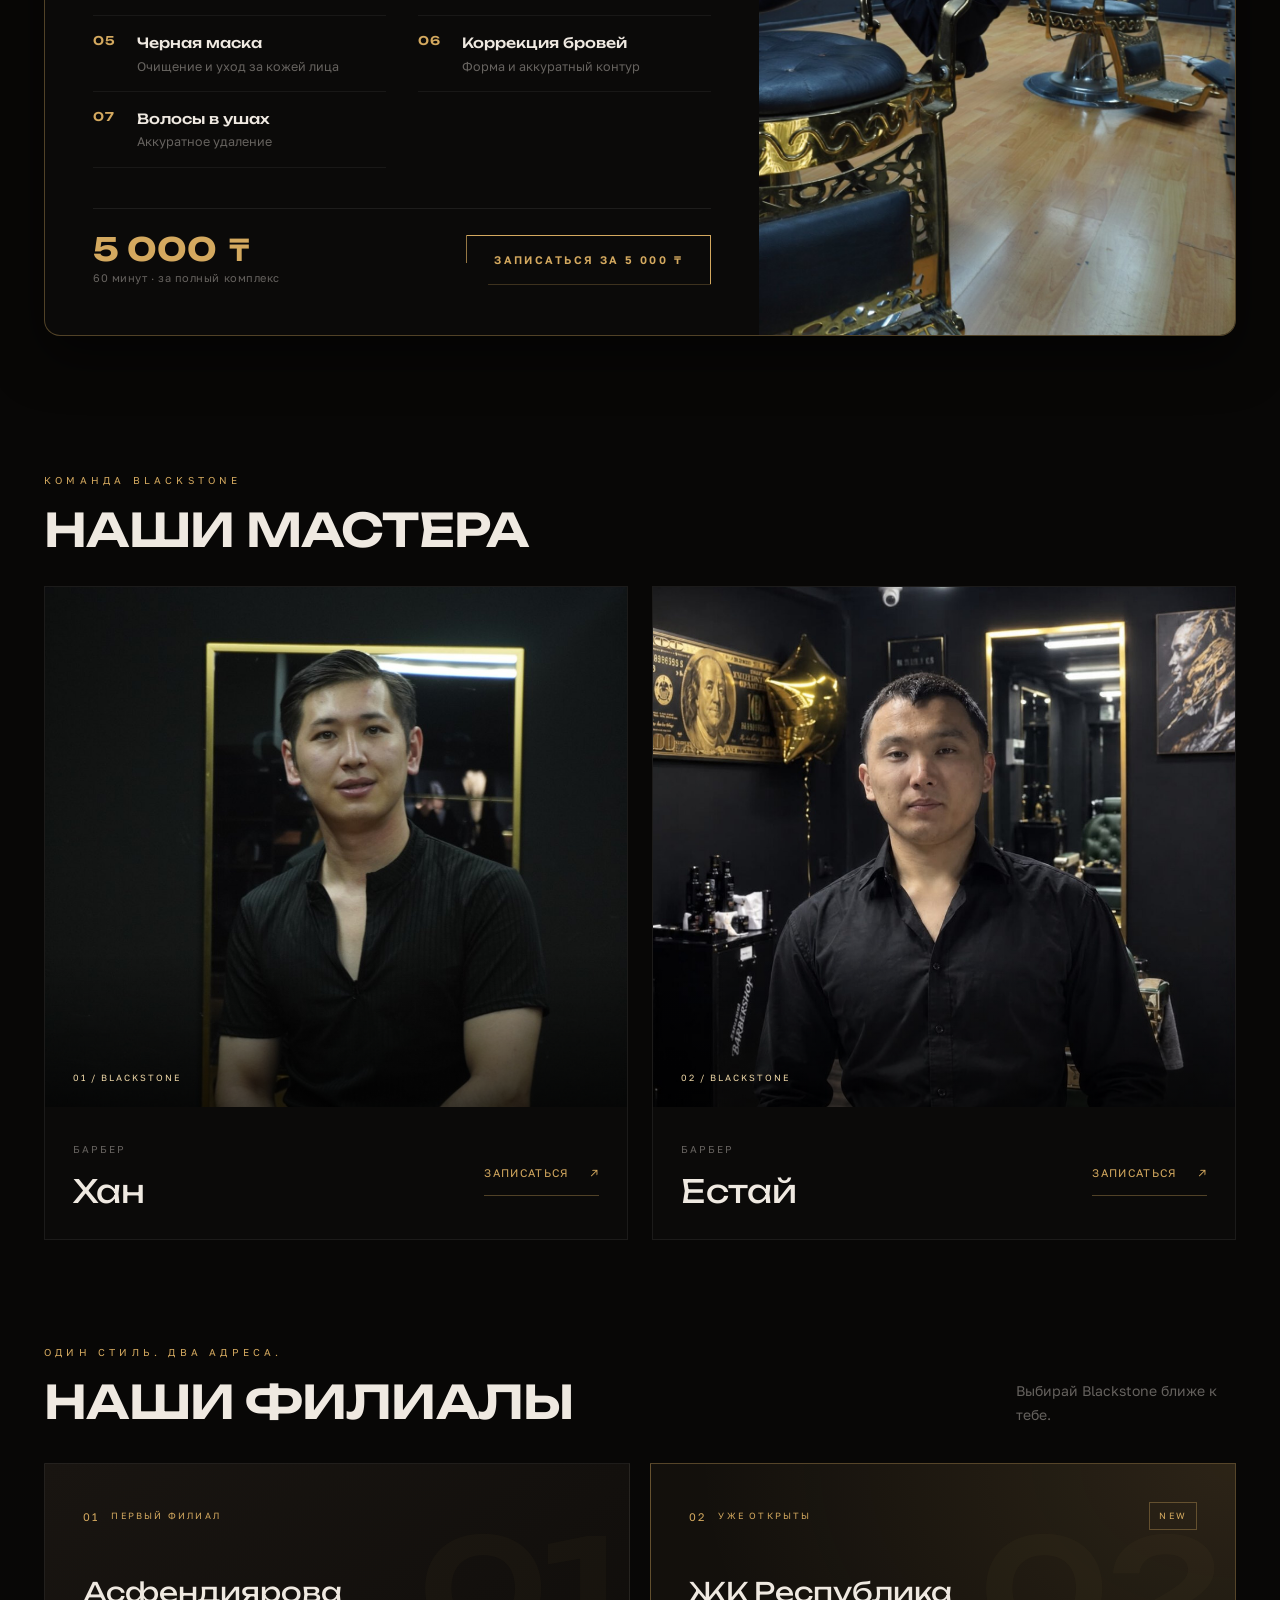
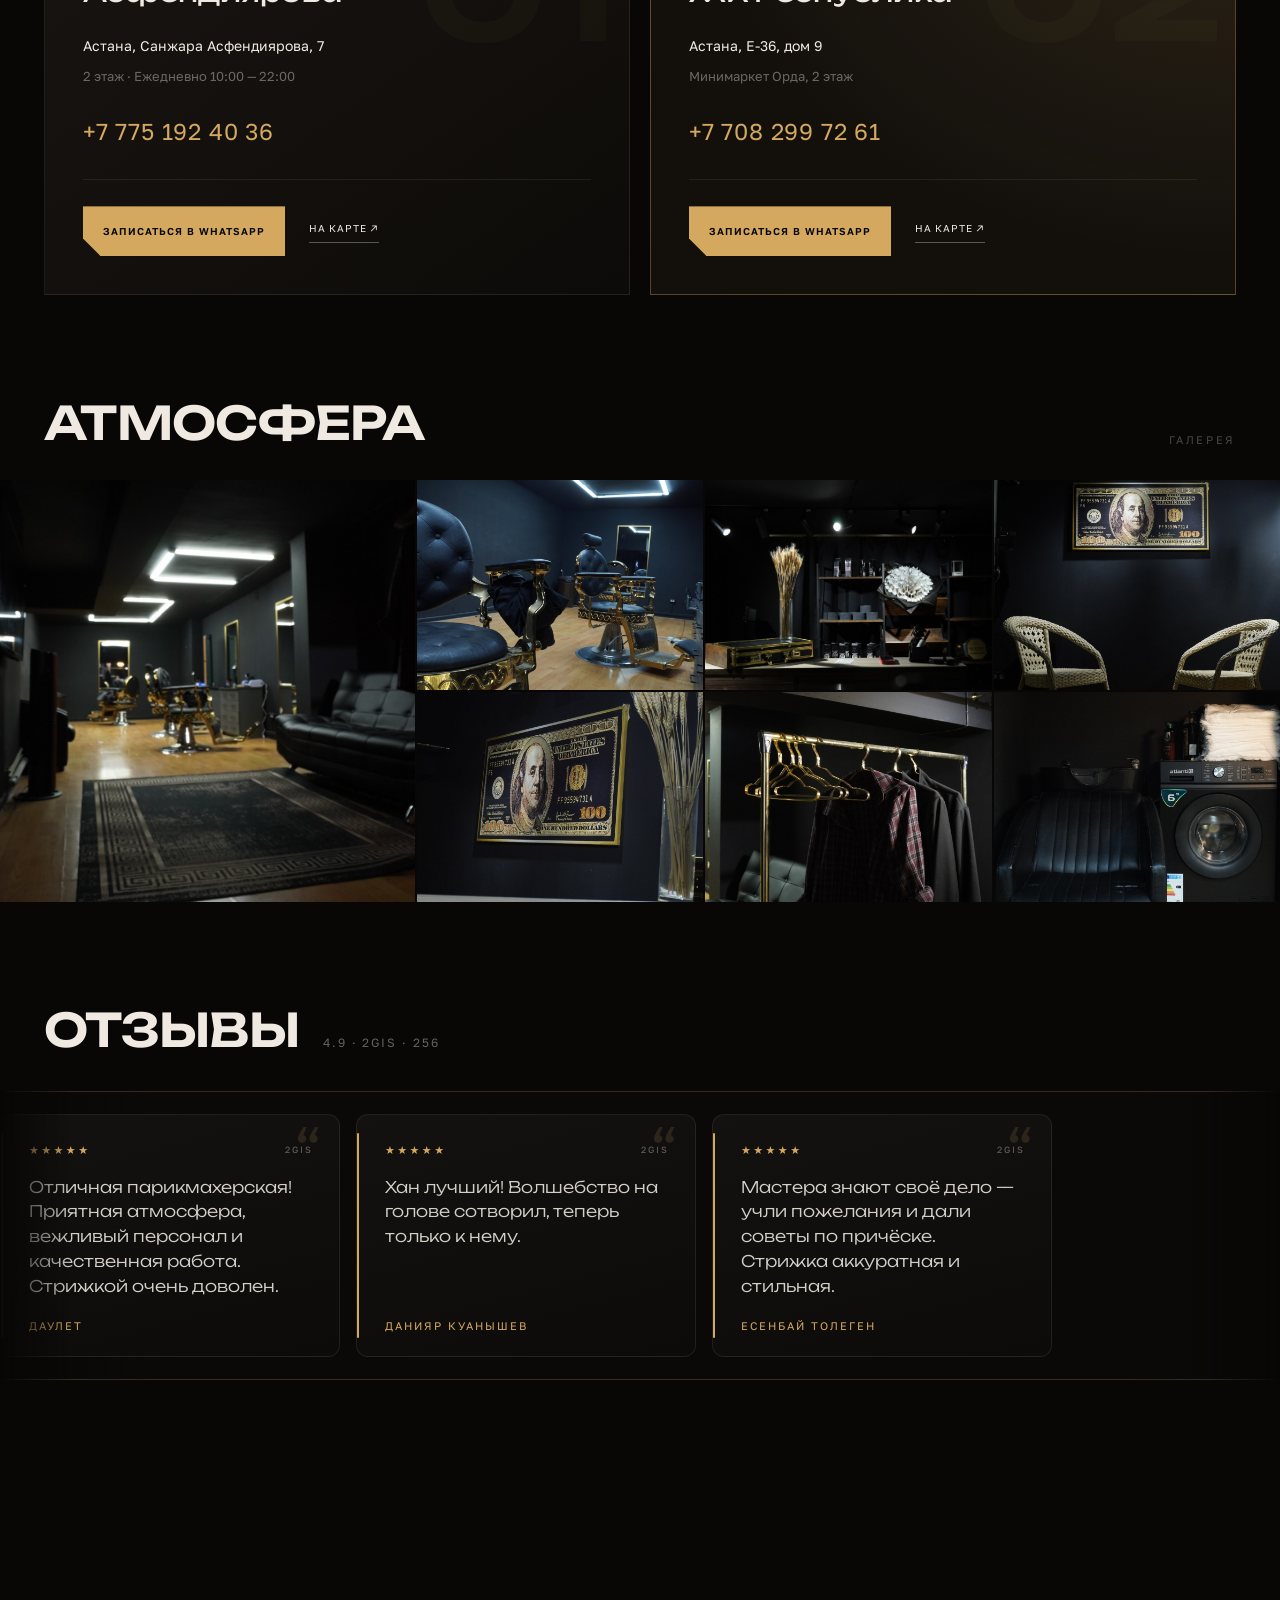
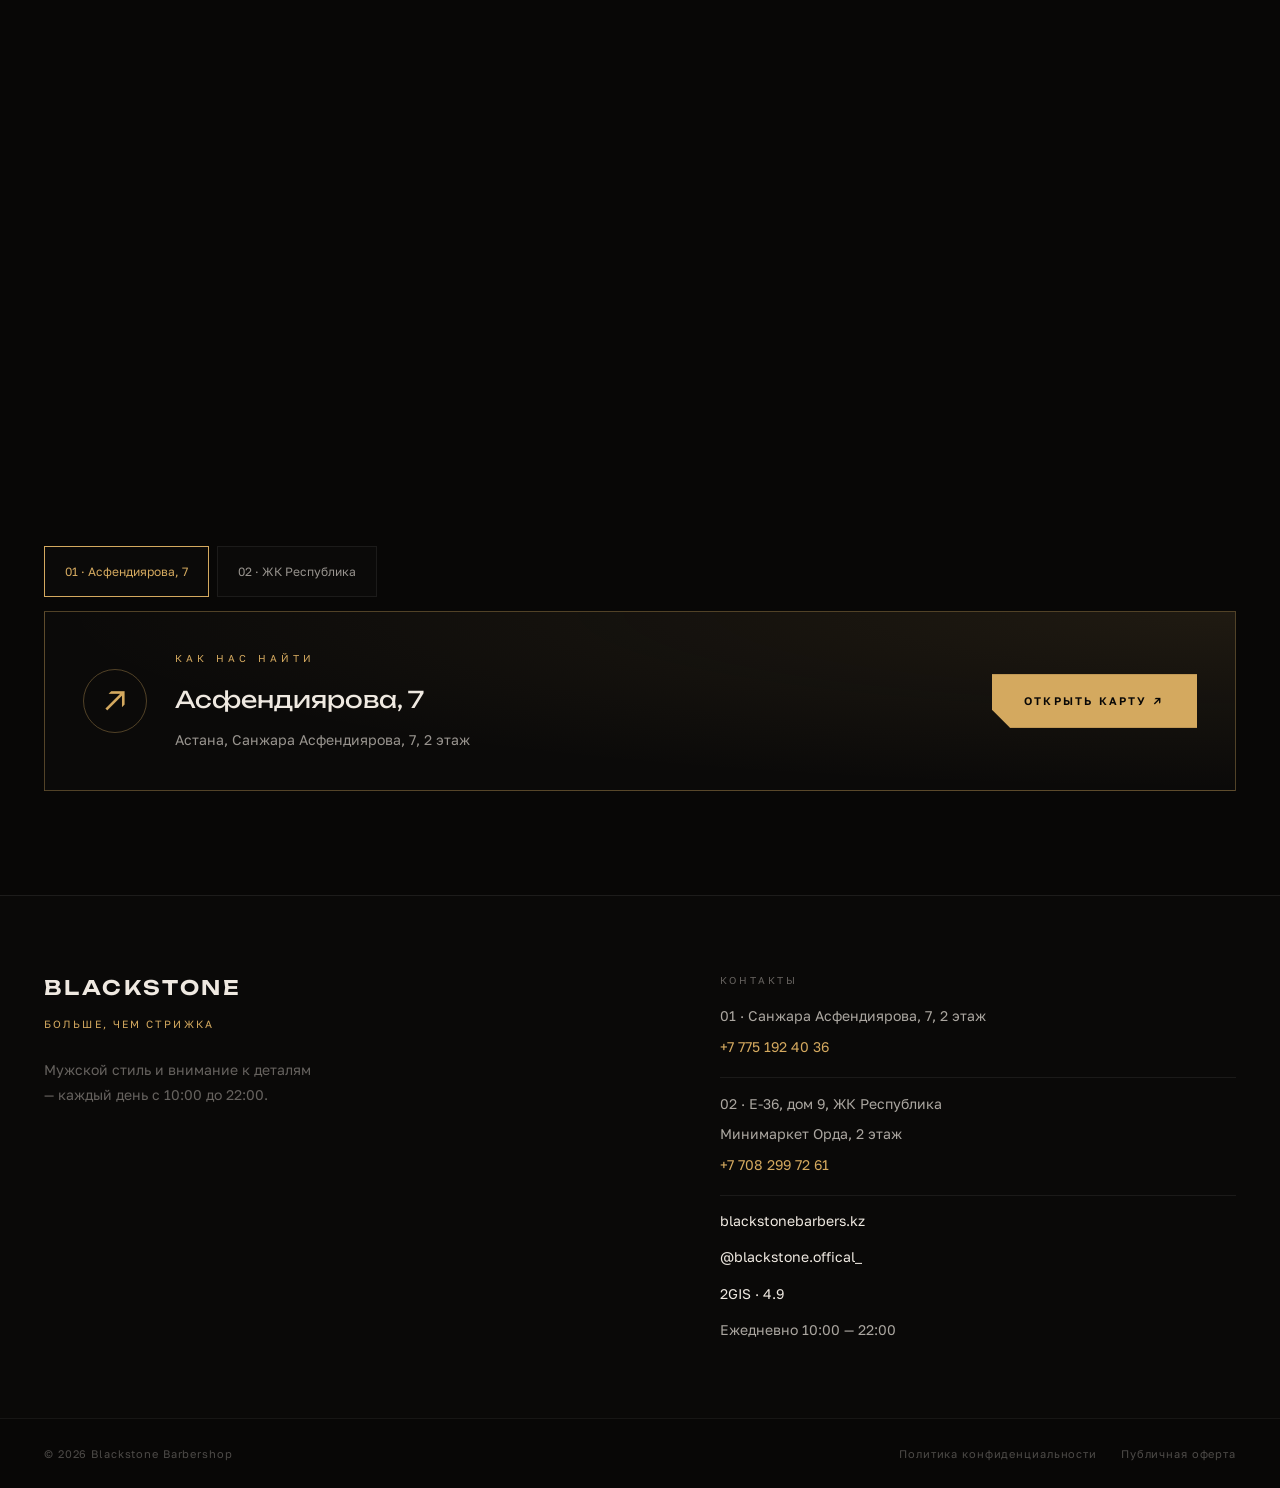
==== commit 2f49cc9a: "Replace unreliable embedded map with branch directions links" ====
--- a/index.html
+++ b/index.html
@@ -513,8 +513,14 @@
     <button type="button" data-map-branch="1" class="active" aria-pressed="true">01 · Асфендиярова, 7</button>
     <button type="button" data-map-branch="2" aria-pressed="false" data-kz="02 · ЖК Республика">02 · ЖК Республика</button>
   </div>
-  <div class="map-container">
-    <iframe src="https://yandex.ru/map-widget/v1/?ll=71.379266%2C51.134445&z=16&pt=71.379266%2C51.134445%2Cpm2rdm&lang=ru_RU" title="Карта барбершопа Blackstone в Астане, Санжара Асфендиярова, 7" allowfullscreen loading="lazy"></iframe>
+  <div class="map-directions">
+    <div class="directions-pin" aria-hidden="true">↗</div>
+    <div class="directions-copy">
+      <div class="section-label" data-kz="БІЗГЕ ҚАЛАЙ ЖЕТУГЕ БОЛАДЫ">КАК НАС НАЙТИ</div>
+      <h2 data-directions-title>Асфендиярова, 7</h2>
+      <p data-directions-address>Астана, Санжара Асфендиярова, 7, 2 этаж</p>
+    </div>
+    <a class="btn-gold" data-directions-link href="https://2gis.kz/astana/firm/70000001089808898" target="_blank" rel="noopener" data-kz="Картаны ашу ↗">Открыть карту ↗</a>
   </div>
 </section>
 
--- a/styles.css
+++ b/styles.css
@@ -2637,3 +2637,9 @@
 }
 @media(prefers-reduced-motion:reduce) { .booking-dialog[open] { animation:none; } .barber-portrait img { transition:none; } }
 @media(max-width:600px) { .booking-dialog { max-width:100%; } }
+
+/* Directions remain usable even when in-app browsers block map embeds. */
+.map-directions { display:flex; align-items:center; gap:28px; padding:38px; border:1px solid var(--border-gold); background:radial-gradient(ellipse at top right,rgba(212,169,95,.1),transparent 70%),var(--bg-card); }
+.directions-pin { display:grid; place-items:center; width:64px; height:64px; flex-shrink:0; border:1px solid var(--border-gold); border-radius:50%; color:var(--gold); font-size:32px; }
+.directions-copy { flex:1; } .directions-copy h2 { font:400 23px/1.4 var(--ff-heading); } .directions-copy p { margin-top:12px; font-size:14px; line-height:1.7; color:var(--text-dim); }
+@media(max-width:900px) { .map-directions { flex-wrap:wrap; padding:26px 22px; gap:20px; border-radius:12px; } .directions-pin { width:44px; height:44px; font-size:24px; } .directions-copy { flex-basis:calc(100% - 64px); } .directions-copy h2 { font-size:18px; } .directions-copy p { font-size:13px; } .map-directions .btn-gold { width:100%; text-align:center; } }
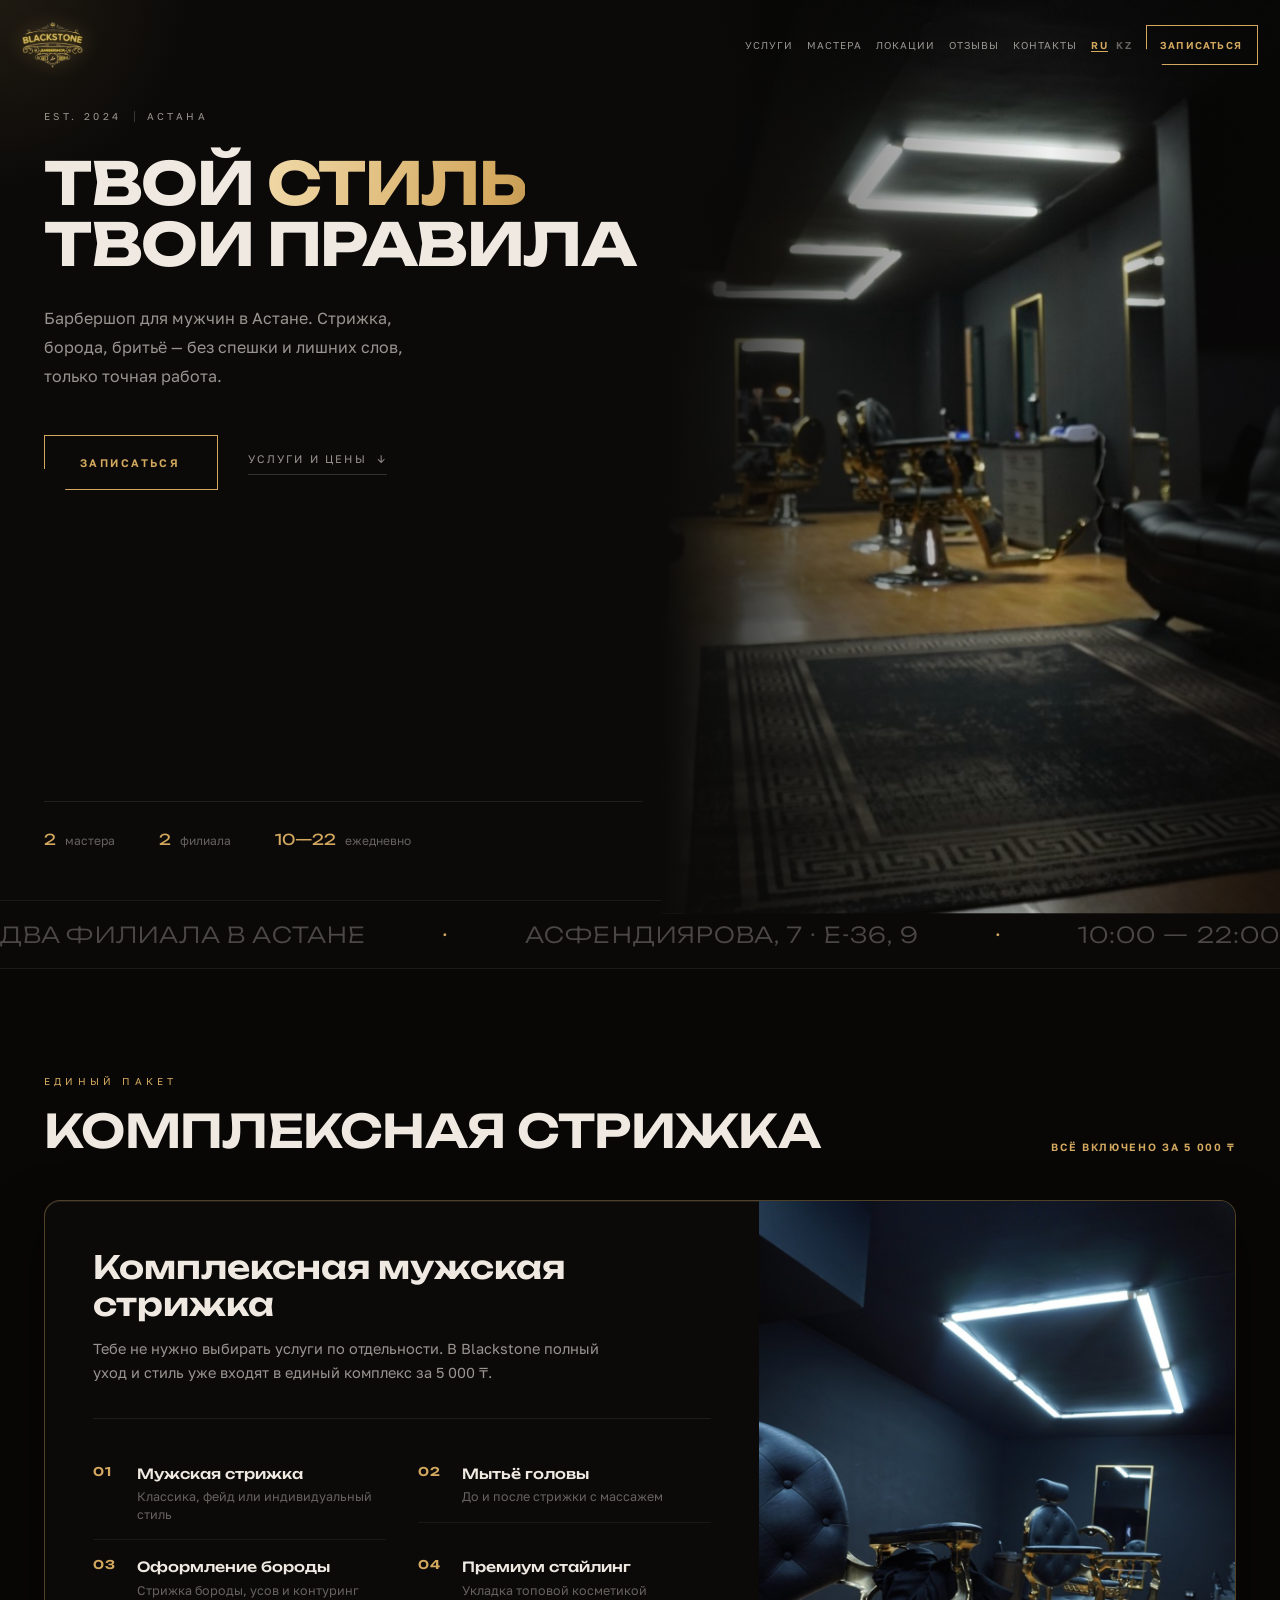
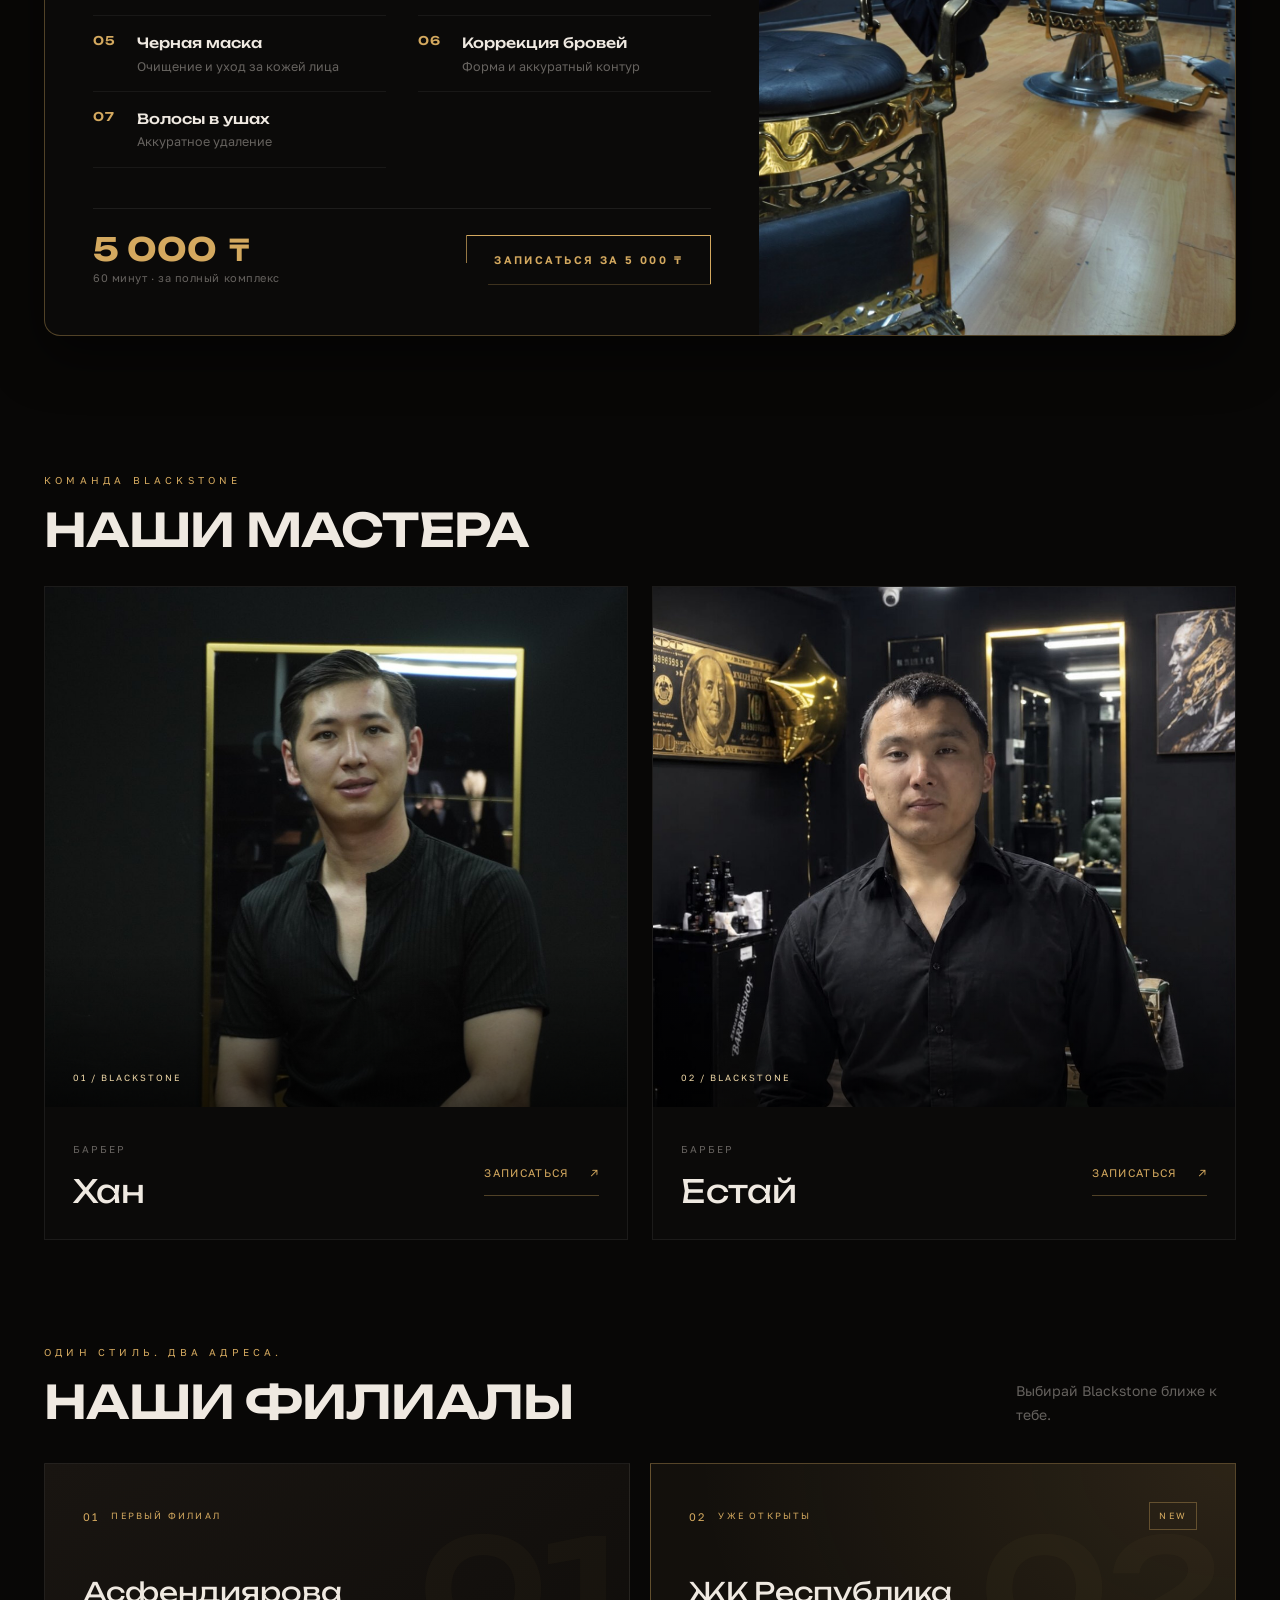
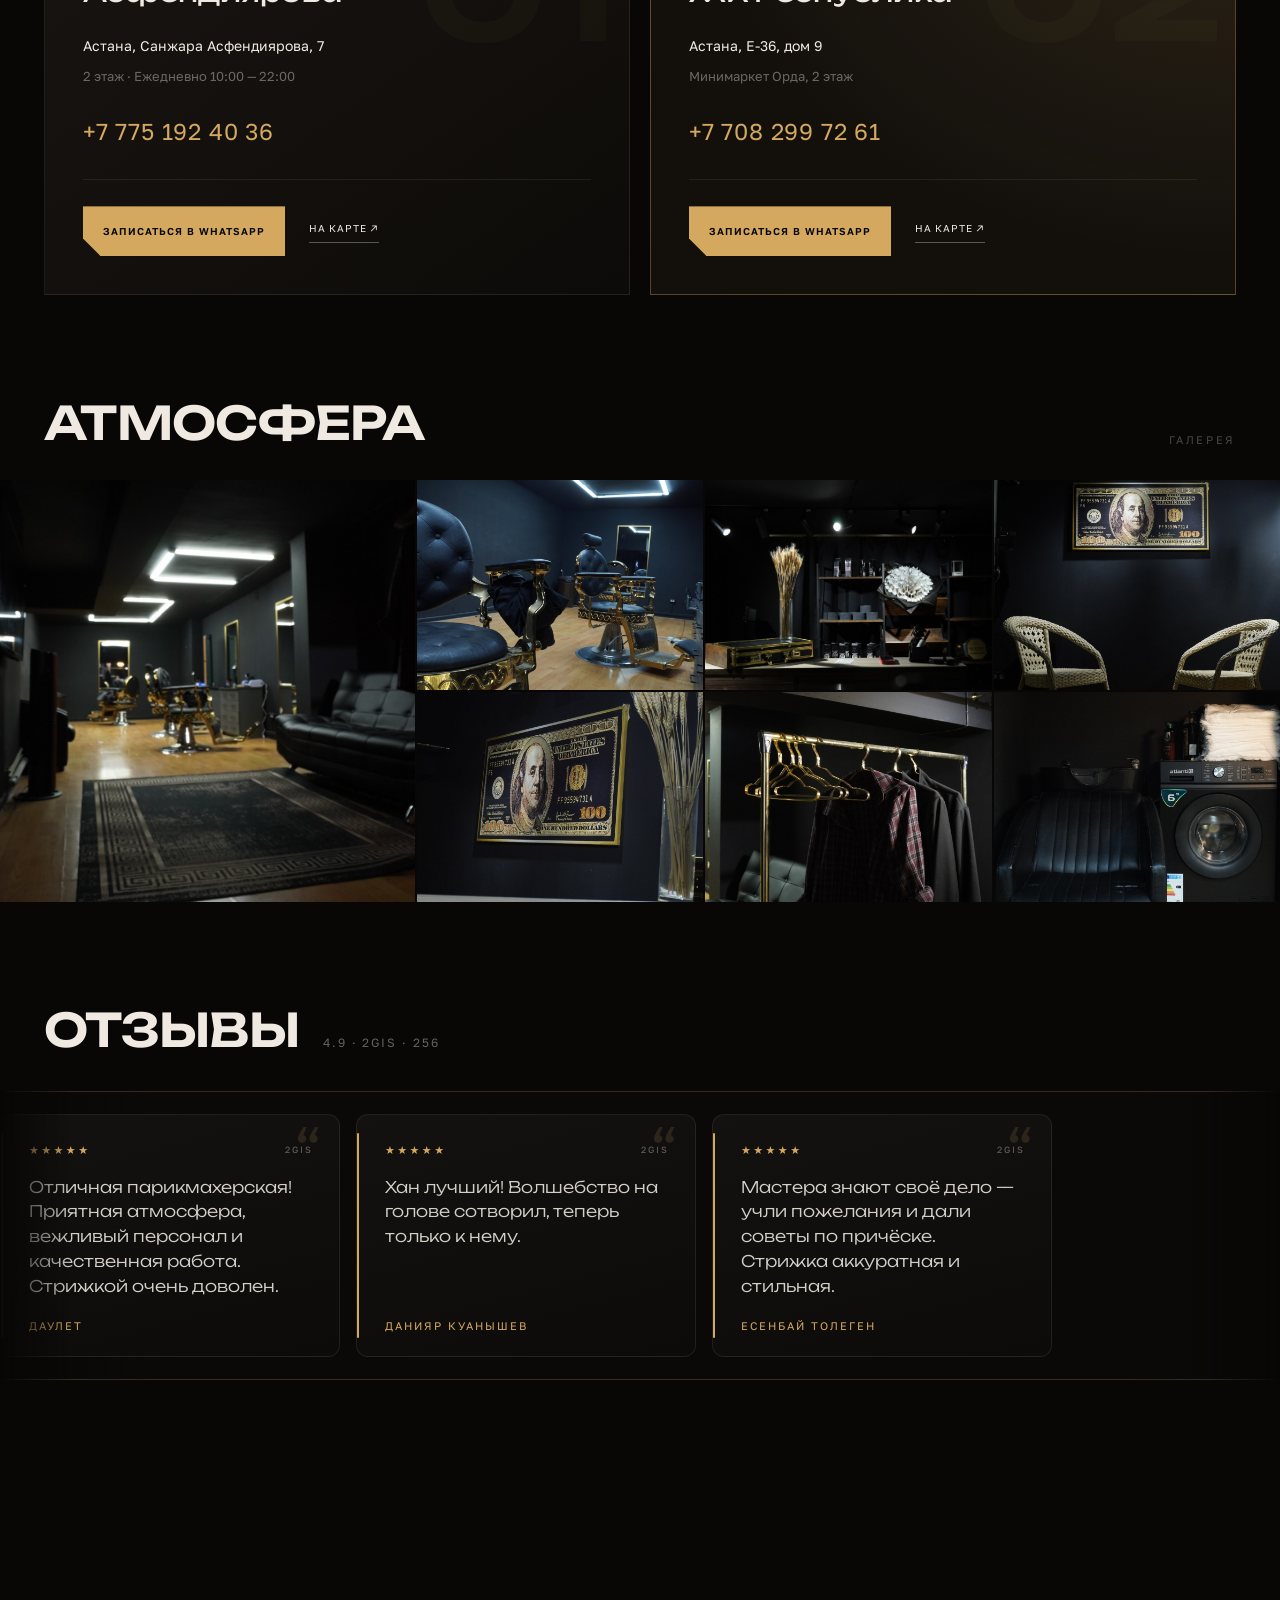
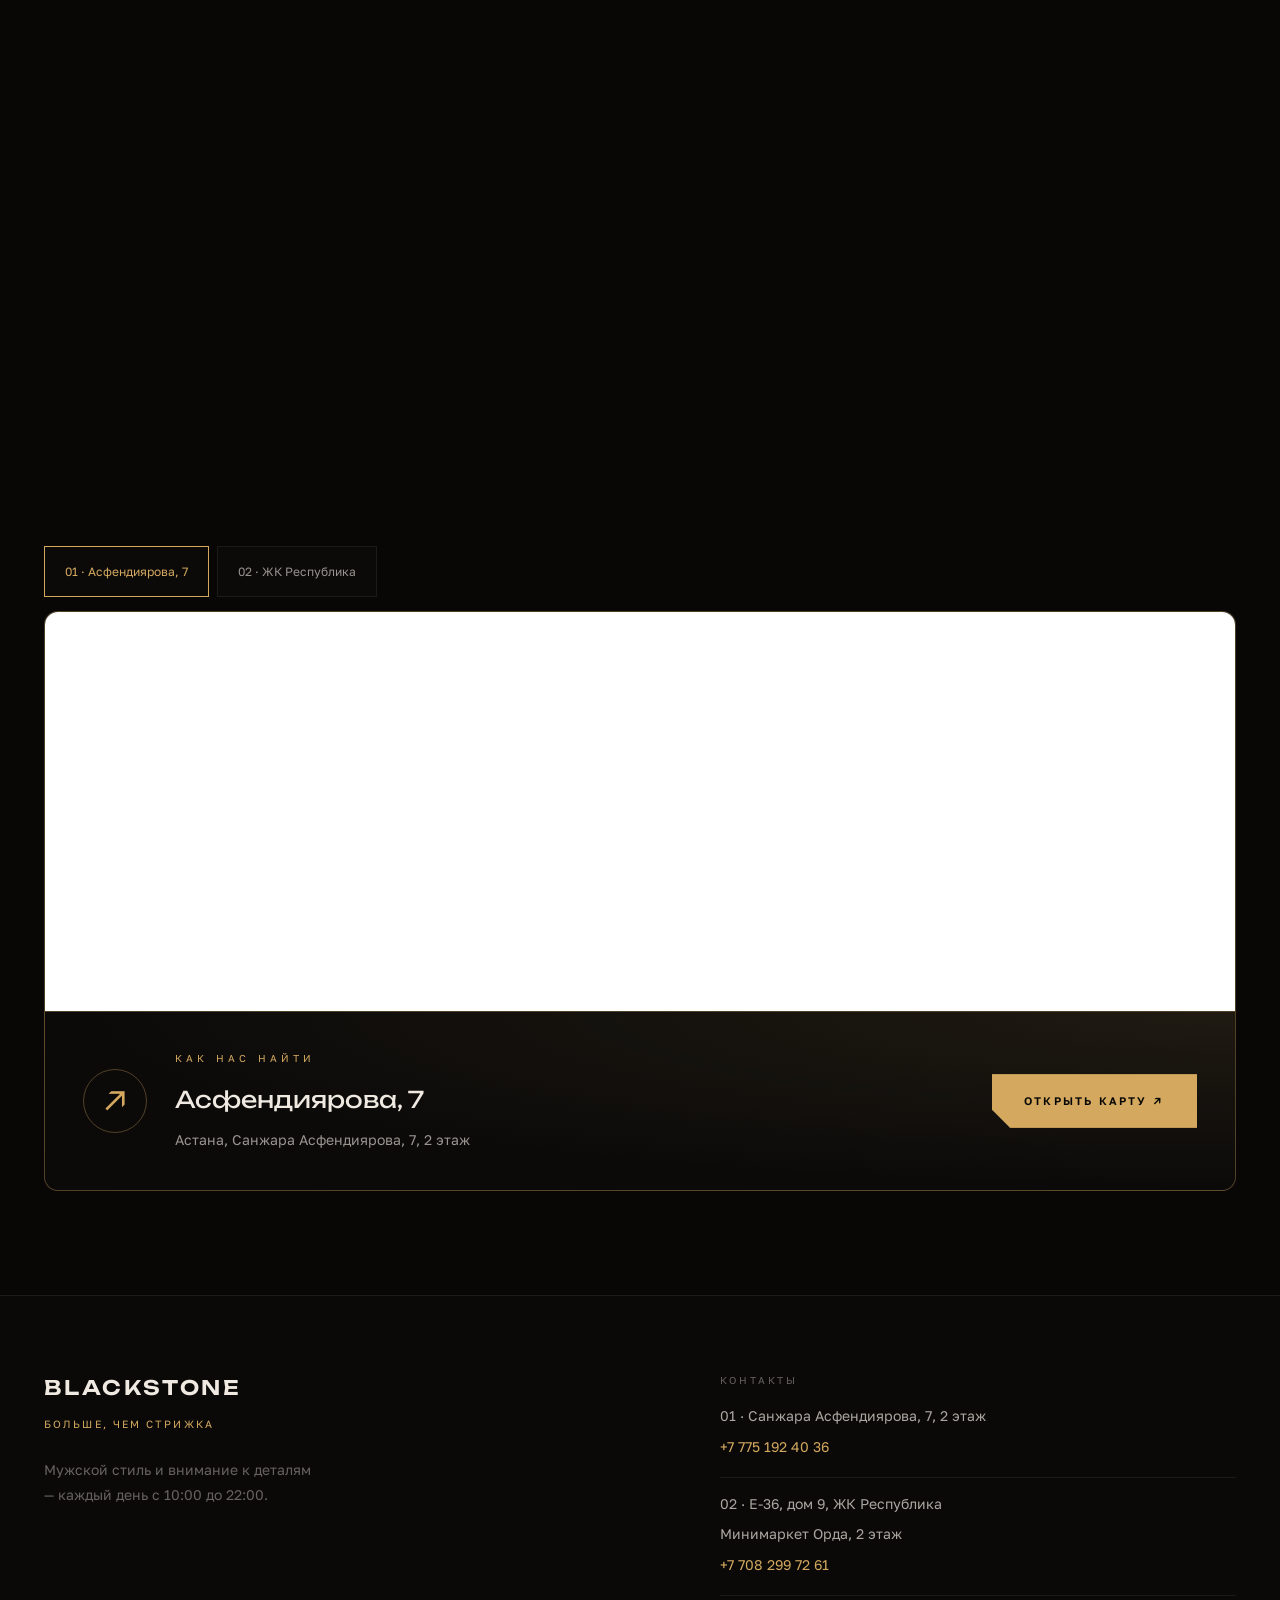
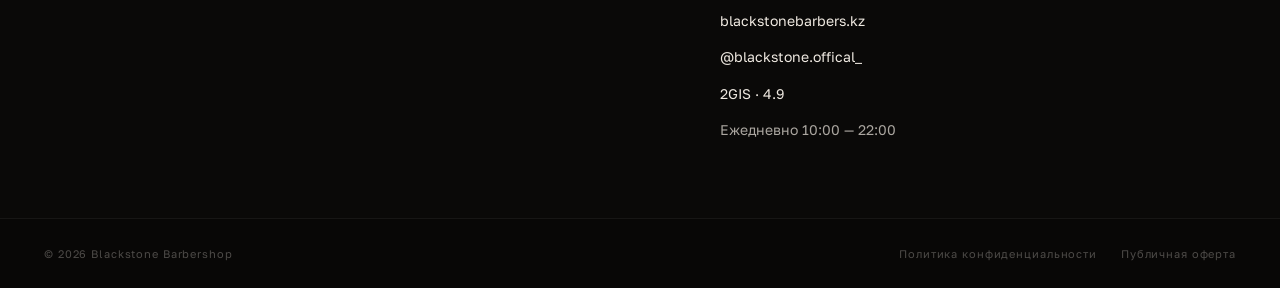
==== commit 0c67aa71: "Restore embedded maps using Google Maps for both branches" ====
--- a/index.html
+++ b/index.html
@@ -513,6 +513,9 @@
     <button type="button" data-map-branch="1" class="active" aria-pressed="true">01 · Асфендиярова, 7</button>
     <button type="button" data-map-branch="2" aria-pressed="false" data-kz="02 · ЖК Республика">02 · ЖК Республика</button>
   </div>
+  <div class="map-container branch-map">
+    <iframe src="https://maps.google.com/maps?q=51.134445,71.379266&amp;z=17&amp;output=embed&amp;hl=ru" title="Карта Blackstone — Асфендиярова, 7" loading="lazy" allowfullscreen referrerpolicy="no-referrer-when-downgrade"></iframe>
+  </div>
   <div class="map-directions">
     <div class="directions-pin" aria-hidden="true">↗</div>
     <div class="directions-copy">
--- a/styles.css
+++ b/styles.css
@@ -2643,3 +2643,8 @@
 .directions-pin { display:grid; place-items:center; width:64px; height:64px; flex-shrink:0; border:1px solid var(--border-gold); border-radius:50%; color:var(--gold); font-size:32px; }
 .directions-copy { flex:1; } .directions-copy h2 { font:400 23px/1.4 var(--ff-heading); } .directions-copy p { margin-top:12px; font-size:14px; line-height:1.7; color:var(--text-dim); }
 @media(max-width:900px) { .map-directions { flex-wrap:wrap; padding:26px 22px; gap:20px; border-radius:12px; } .directions-pin { width:44px; height:44px; font-size:24px; } .directions-copy { flex-basis:calc(100% - 64px); } .directions-copy h2 { font-size:18px; } .directions-copy p { font-size:13px; } .map-directions .btn-gold { width:100%; text-align:center; } }
+
+.branch-map { height:400px; border-color:var(--border-gold); border-bottom:0; border-radius:14px 14px 0 0; background:var(--bg-card); }
+.branch-map iframe { display:block; filter:none; }
+.branch-map + .map-directions { border-radius:0 0 14px 14px; }
+@media(max-width:900px) { .branch-map { height:300px; } }
